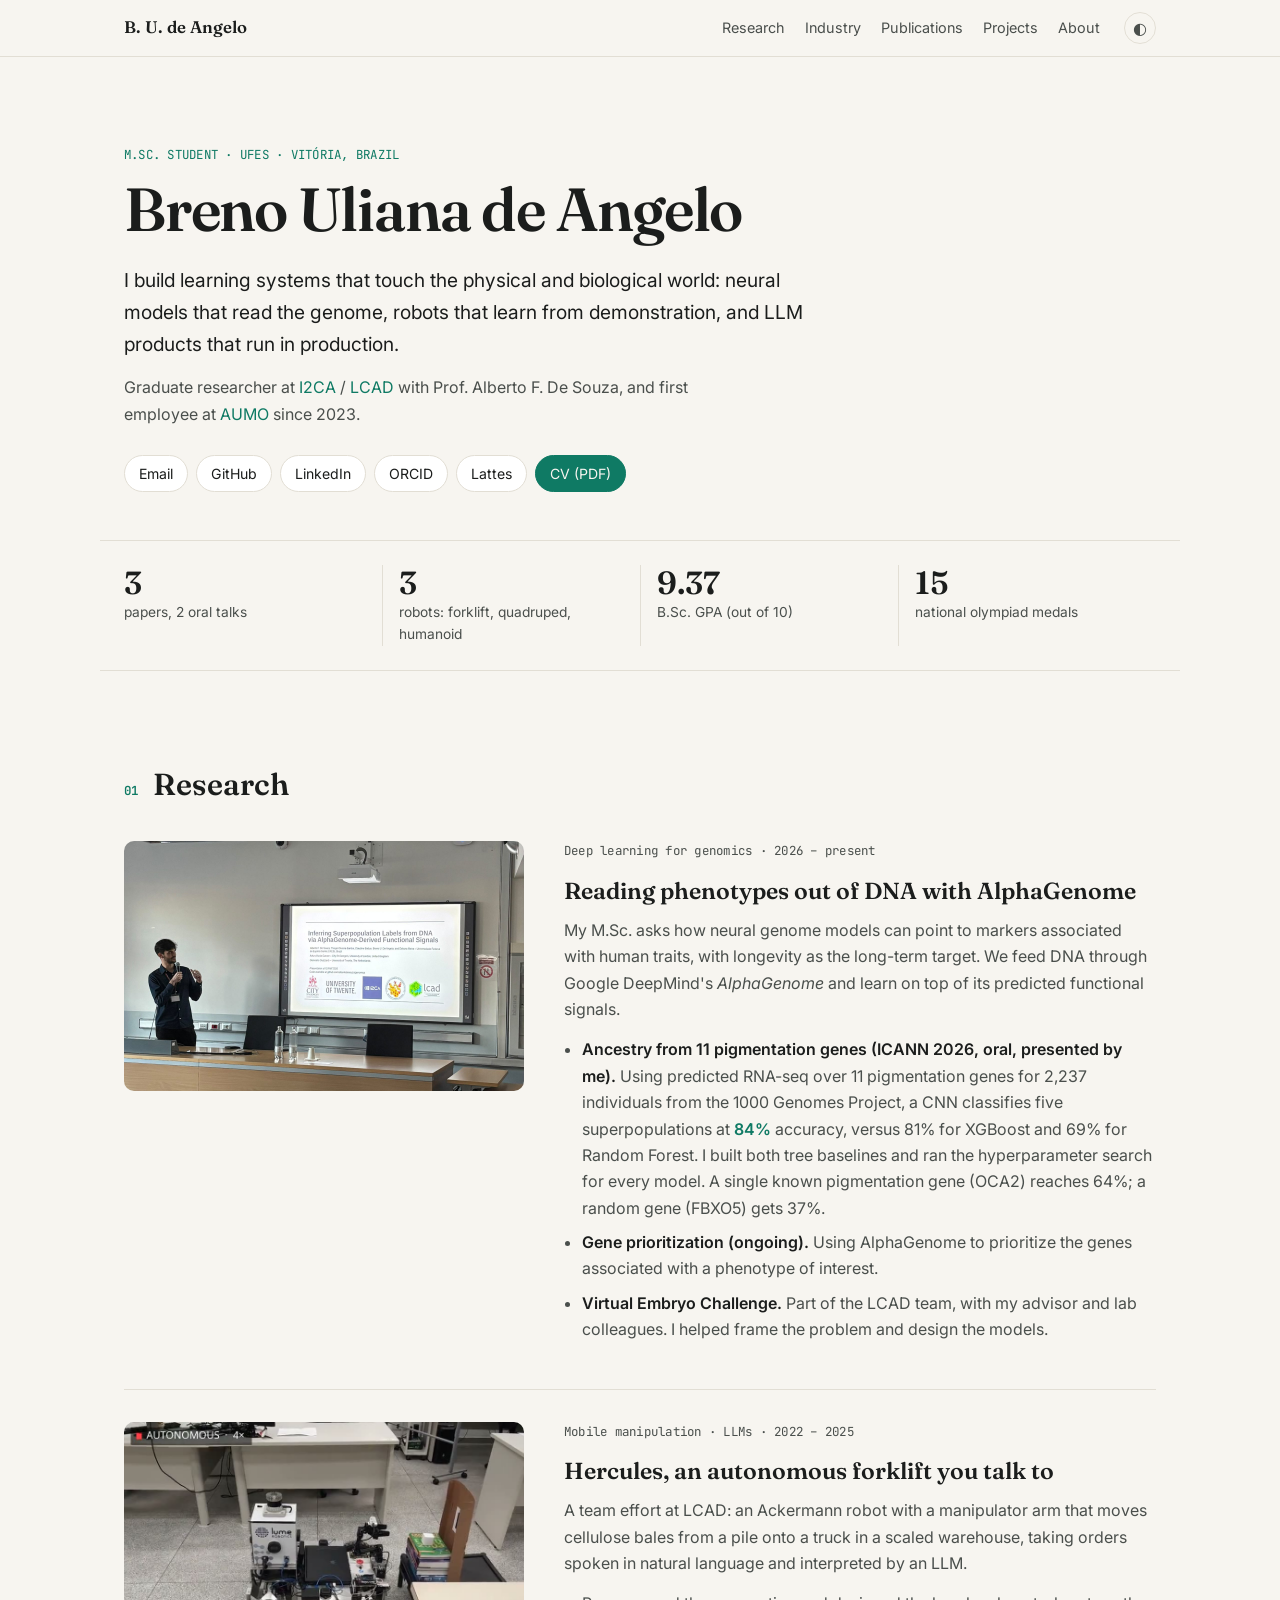
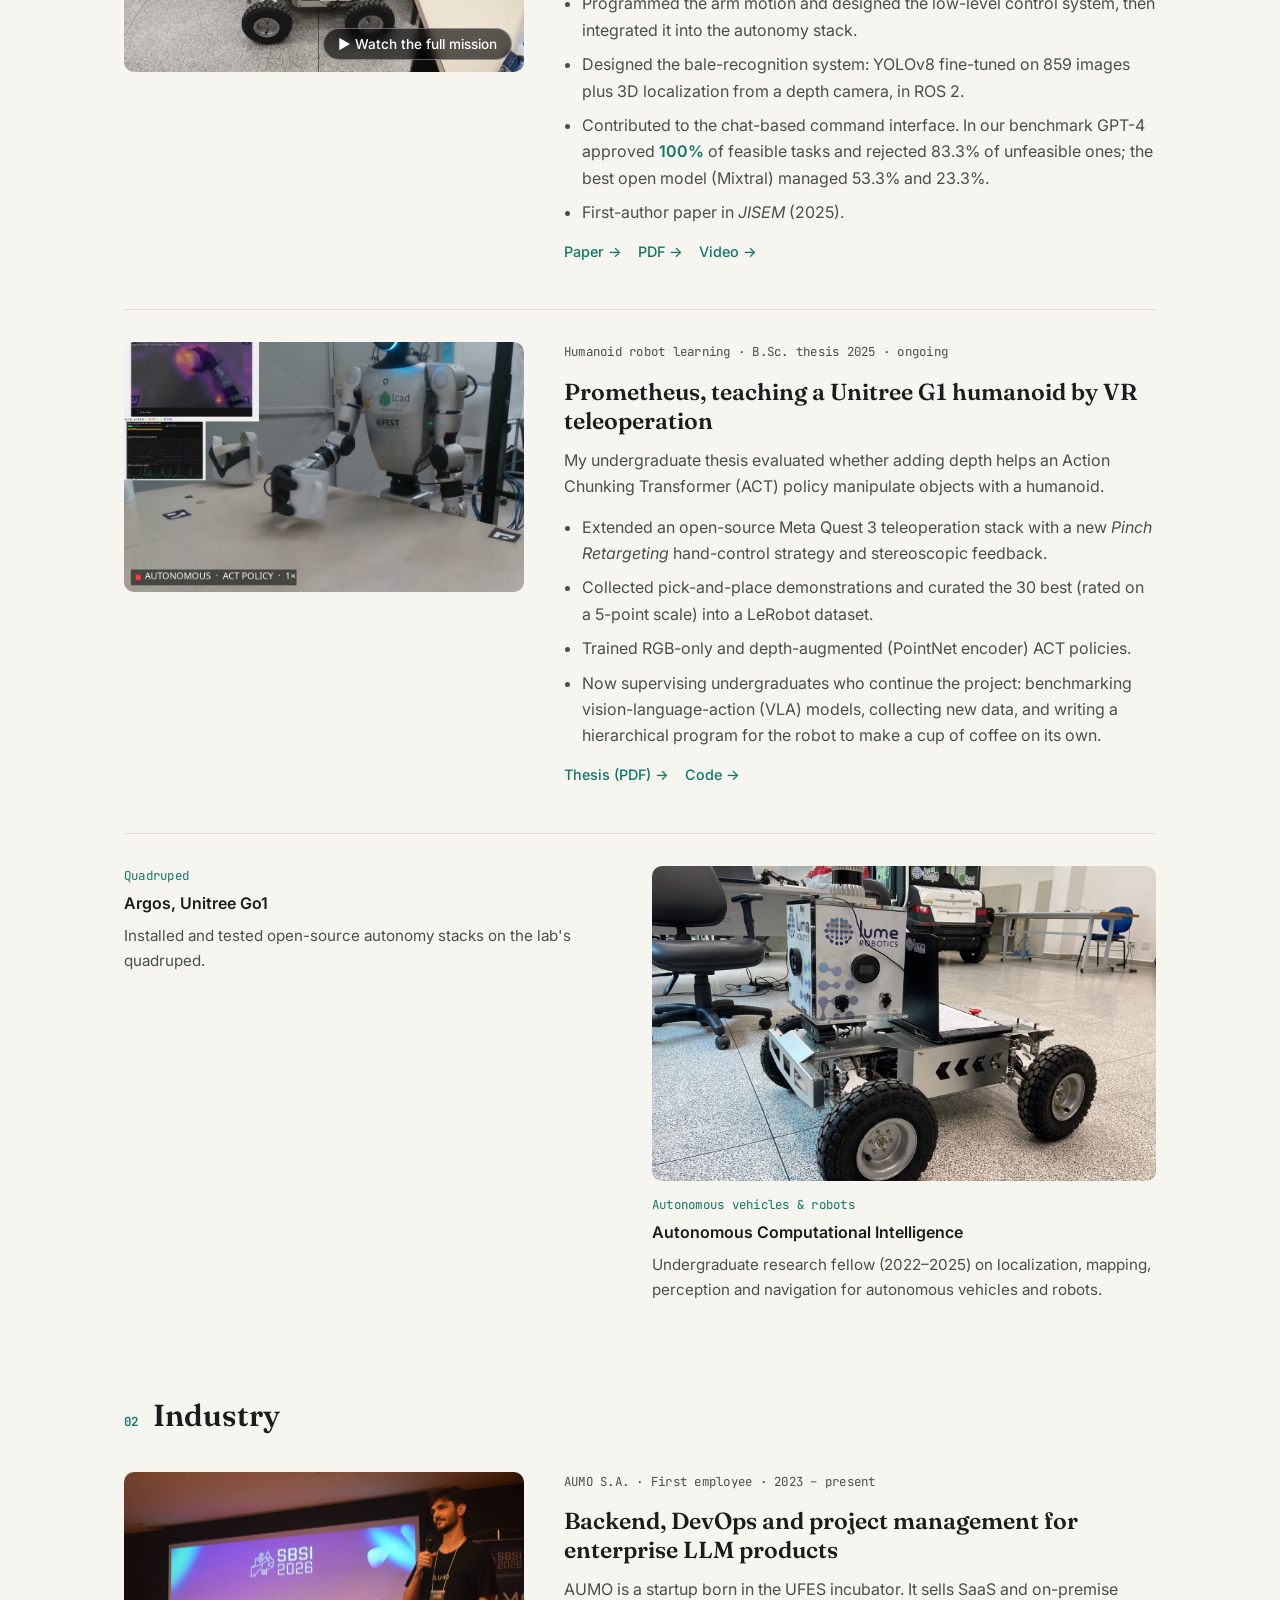
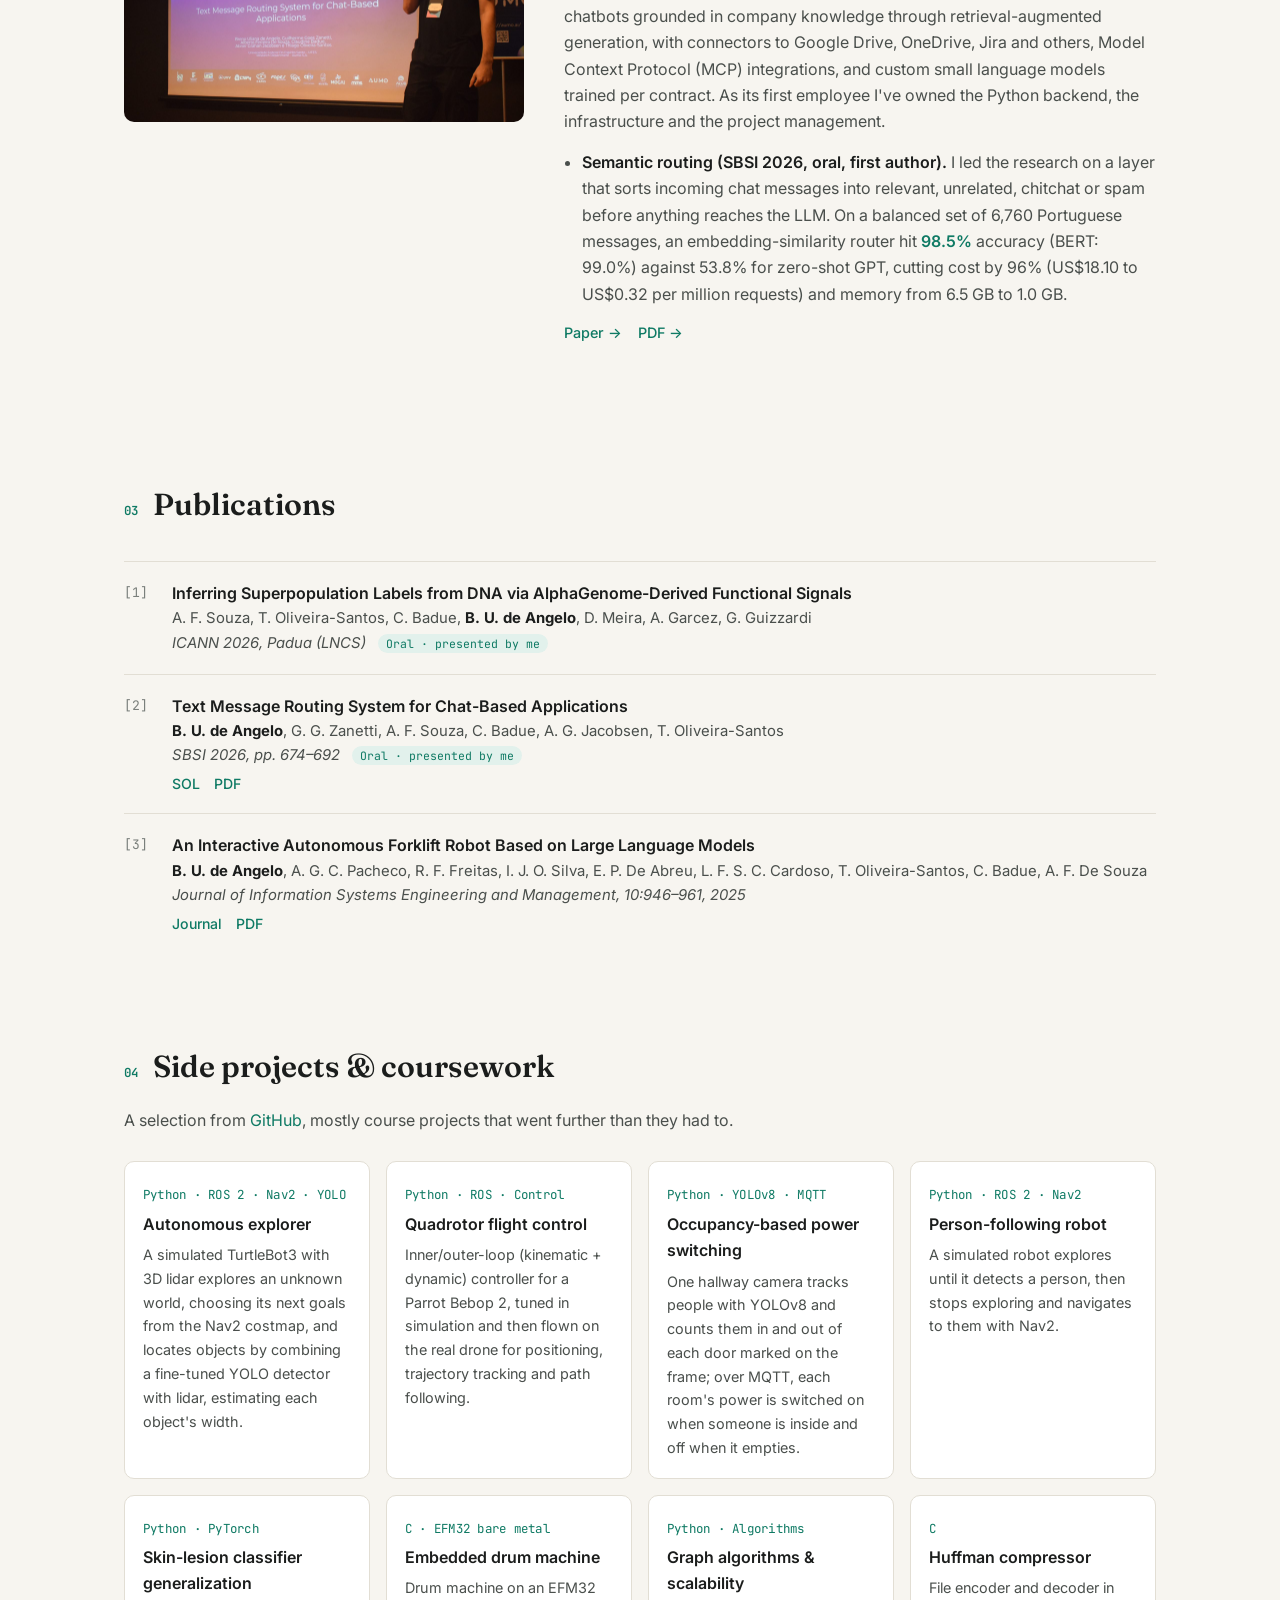
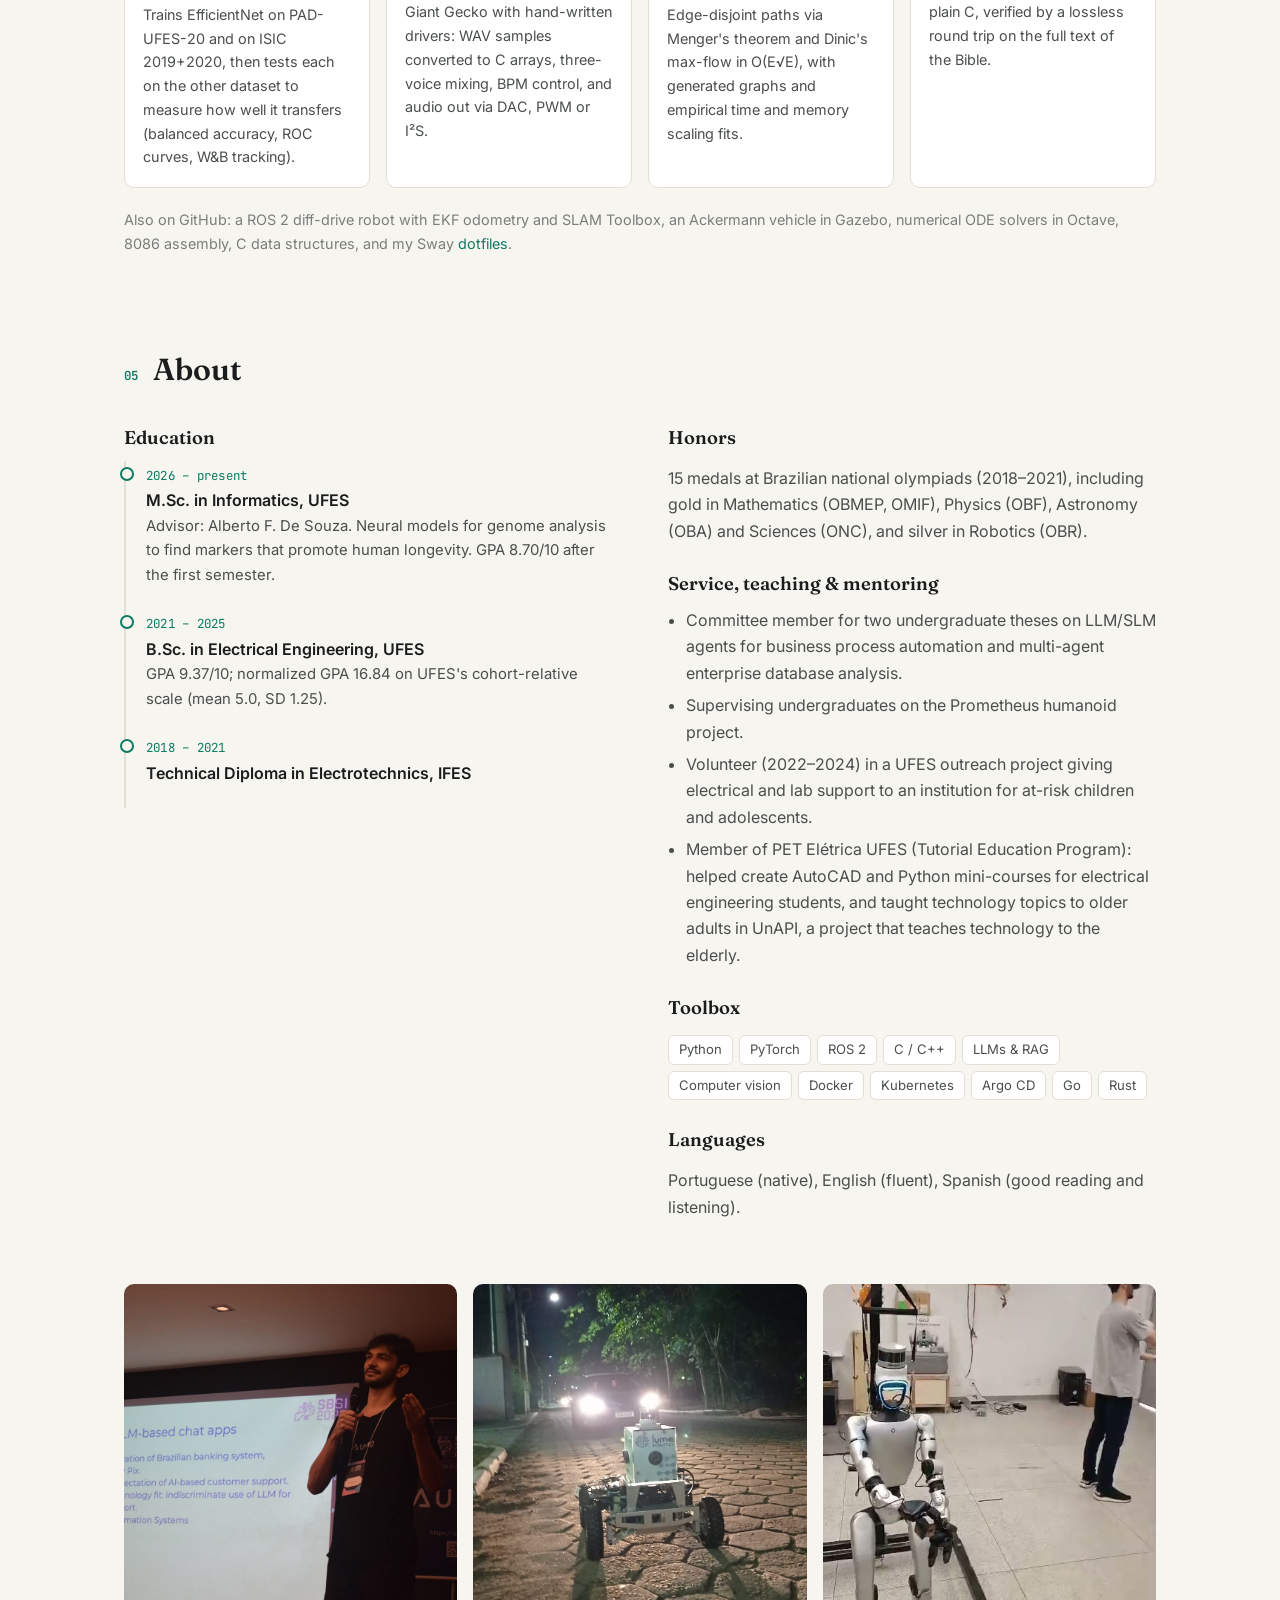
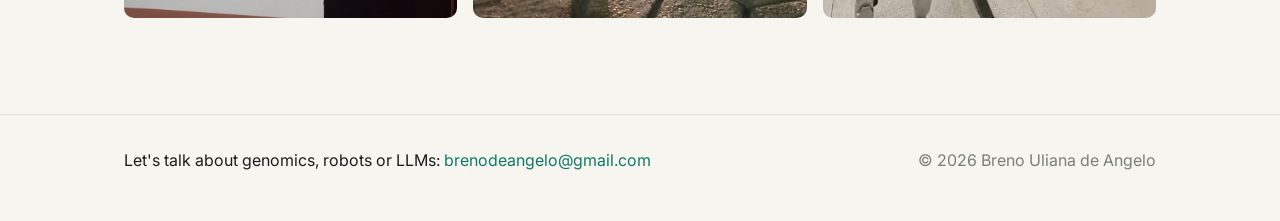
==== index.html @ 8107053a "Personal website" ====
<!doctype html>
<html lang="en">
<head>
  <meta charset="utf-8">
  <meta name="viewport" content="width=device-width, initial-scale=1">
  <title>Breno Uliana de Angelo</title>
  <meta name="description" content="Breno Uliana de Angelo: M.Sc. student at UFES working on deep learning for genomics, robot learning and LLM systems.">
  <link rel="preconnect" href="https://fonts.googleapis.com">
  <link rel="preconnect" href="https://fonts.gstatic.com" crossorigin>
  <link href="https://fonts.googleapis.com/css2?family=Fraunces:opsz,wght@9..144,400;9..144,600&family=Inter:wght@400;500;600&family=JetBrains+Mono:wght@400;500&display=swap" rel="stylesheet">
  <link rel="stylesheet" href="style.css">
</head>
<body>

<header class="nav">
  <div class="wrap nav-inner">
    <a class="brand" href="#top">B. U. de Angelo</a>
    <nav>
      <a href="#research">Research</a>
      <a href="#industry">Industry</a>
      <a href="#publications">Publications</a>
      <a href="#projects">Projects</a>
      <a href="#about">About</a>
    </nav>
    <button class="theme-toggle" type="button" aria-label="Toggle dark mode">◐</button>
  </div>
</header>

<main id="top">

  <!-- ===================== HERO ===================== -->
  <section class="hero wrap">
    <div class="hero-text">
      <p class="eyebrow">M.Sc. student · UFES · Vitória, Brazil</p>
      <h1>Breno Uliana de&nbsp;Angelo</h1>
      <p class="lede">
        I build learning systems that touch the physical and biological world:
        neural models that read the genome, robots that learn from demonstration,
        and LLM products that run in production.
      </p>
      <p class="lede-sub">
        Graduate researcher at <a href="https://github.com/i2ca">I2CA</a> / <a href="https://github.com/LCAD-UFES">LCAD</a>
        with Prof. Alberto F. De Souza, and first employee at <a href="https://github.com/aumoai">AUMO</a> since 2023.
      </p>
      <ul class="links">
        <li><a href="mailto:brenodeangelo@gmail.com">Email</a></li>
        <li><a href="https://github.com/Breno-de-Angelo">GitHub</a></li>
        <li><a href="https://www.linkedin.com/in/breno-uliana-de-angelo-2b32a3231/">LinkedIn</a></li>
        <li><a href="https://orcid.org/0009-0007-9900-2477">ORCID</a></li>
        <li><a href="http://lattes.cnpq.br/7851457880073528">Lattes</a></li>
        <li><a href="papers/cv.pdf" class="cv-link">CV (PDF)</a></li>
      </ul>
    </div>
    <figure class="slot portrait" data-media="media/profile" data-label="Portrait photo"></figure>
  </section>

  <section class="stats wrap" aria-label="At a glance">
    <div><span class="num">3</span><span class="lbl">papers, 2 oral talks</span></div>
    <div><span class="num">3</span><span class="lbl">robots: forklift, quadruped, humanoid</span></div>
    <div><span class="num">9.37</span><span class="lbl">B.Sc. GPA (out of 10)</span></div>
    <div><span class="num">15</span><span class="lbl">national olympiad medals</span></div>
  </section>

  <!-- ===================== RESEARCH ===================== -->
  <section id="research" class="section wrap">
    <h2 class="section-title"><span>01</span> Research</h2>

    <article class="project">
      <figure class="slot" data-media="media/genomics" data-label="Presenting the AlphaGenome paper at ICANN 2026 in Padua, title slide"></figure>
      <div class="project-body">
        <p class="tag">Deep learning for genomics · 2026 – present</p>
        <h3>Reading phenotypes out of DNA with AlphaGenome</h3>
        <p>
          My M.Sc. asks how neural genome models can point to markers associated with human traits, with longevity as the long-term target.
          We feed DNA through Google DeepMind's <em>AlphaGenome</em> and learn on top of its predicted functional signals.
        </p>
        <ul class="results">
          <li>
            <strong>Ancestry from 11 pigmentation genes (ICANN 2026, oral, presented by me).</strong>
            Using predicted RNA-seq over 11 pigmentation genes for 2,237 individuals from the 1000 Genomes Project, a CNN classifies five superpopulations at
            <b>84%</b> accuracy, versus 81% for XGBoost and 69% for Random Forest. I built both tree baselines and ran the hyperparameter search for every model.
            A single known pigmentation gene (OCA2) reaches 64%; a random gene (FBXO5) gets 37%.
          </li>
          <li>
            <strong>Gene prioritization (ongoing).</strong>
            Using AlphaGenome to prioritize the genes associated with a phenotype of interest.
          </li>
          <li>
            <strong>Virtual Embryo Challenge.</strong> Part of the LCAD team, with my advisor and lab colleagues. I helped frame the problem and design the models.
          </li>
        </ul>
      </div>
    </article>

    <article class="project">
      <figure class="slot" data-media="media/hercules" data-youtube="1shBzEbdhWM" data-youtube-label="Watch the full mission" data-label="Hercules autonomously picks a bale from the pile and delivers it to the truck (sped up)"></figure>
      <div class="project-body">
        <p class="tag">Mobile manipulation · LLMs · 2022 – 2025</p>
        <h3>Hercules, an autonomous forklift you talk to</h3>
        <p>
          A team effort at LCAD: an Ackermann robot with a manipulator arm that moves cellulose bales from a pile onto a truck in a scaled warehouse,
          taking orders spoken in natural language and interpreted by an LLM.
        </p>
        <ul class="results">
          <li>Programmed the arm motion and designed the low-level control system, then integrated it into the autonomy stack.</li>
          <li>Designed the bale-recognition system: YOLOv8 fine-tuned on 859 images plus 3D localization from a depth camera, in ROS&nbsp;2.</li>
          <li>Contributed to the chat-based command interface. In our benchmark GPT-4 approved <b>100%</b> of feasible tasks and rejected 83.3% of unfeasible ones; the best open model (Mixtral) managed 53.3% and 23.3%.</li>
          <li>First-author paper in <em>JISEM</em> (2025).</li>
        </ul>
        <p class="actions">
          <a href="https://jisem-journal.com/index.php/journal/article/view/4610">Paper</a>
          <a href="papers/2025-jisem-hercules-forklift.pdf">PDF</a>
          <a href="https://www.youtube.com/watch?v=1shBzEbdhWM">Video</a>
        </p>
      </div>
    </article>

    <article class="project">
      <figure class="slot" data-media="media/prometheus" data-label="The Unitree G1 running a learned ACT policy autonomously: it grasps a mug, lifts it and puts it back down (real time)"></figure>
      <div class="project-body">
        <p class="tag">Humanoid robot learning · B.Sc. thesis 2025 · ongoing</p>
        <h3>Prometheus, teaching a Unitree G1 humanoid by VR teleoperation</h3>
        <p>
          My undergraduate thesis evaluated whether adding depth helps an Action Chunking Transformer (ACT) policy manipulate objects with a humanoid.
        </p>
        <ul class="results">
          <li>Extended an open-source Meta Quest&nbsp;3 teleoperation stack with a new <em>Pinch Retargeting</em> hand-control strategy and stereoscopic feedback.</li>
          <li>Collected pick-and-place demonstrations and curated the 30 best (rated on a 5-point scale) into a LeRobot dataset.</li>
          <li>Trained RGB-only and depth-augmented (PointNet encoder) ACT policies.</li>
          <li>Now supervising undergraduates who continue the project: benchmarking vision-language-action (VLA) models, collecting new data, and writing a hierarchical program for the robot to make a cup of coffee on its own.</li>
        </ul>
        <p class="actions">
          <a href="papers/2025-tcc-depth-augmented-act-humanoid.pdf">Thesis (PDF)</a>
          <a href="https://github.com/Breno-de-Angelo/refactored-prometheus">Code</a>
        </p>
      </div>
    </article>

    <div class="mini-grid">
      <article class="mini">
        <figure class="slot" data-media="media/argos" data-label="Argos (Unitree Go1) photo"></figure>
        <p class="tag">Quadruped</p>
        <h4>Argos, Unitree Go1</h4>
        <p>Installed and tested open-source autonomy stacks on the lab's quadruped.</p>
      </article>
      <article class="mini">
        <figure class="slot" data-media="media/autonomy" data-label="The lab's robot car with its sensor box"></figure>
        <p class="tag">Autonomous vehicles &amp; robots</p>
        <h4>Autonomous Computational Intelligence</h4>
        <p>Undergraduate research fellow (2022–2025) on localization, mapping, perception and navigation for autonomous vehicles and robots.</p>
      </article>
    </div>
  </section>

  <!-- ===================== INDUSTRY ===================== -->
  <section id="industry" class="section wrap">
    <h2 class="section-title"><span>02</span> Industry</h2>

    <article class="project">
      <figure class="slot" data-media="media/aumo" data-label="Presenting the message routing paper at SBSI 2026"></figure>
      <div class="project-body">
        <p class="tag">AUMO S.A. · First employee · 2023 – present</p>
        <h3>Backend, DevOps and project management for enterprise LLM products</h3>
        <p>
          AUMO is a startup born in the UFES incubator. It sells SaaS and on-premise chatbots grounded in company knowledge through retrieval-augmented generation,
          with connectors to Google Drive, OneDrive, Jira and others, Model Context Protocol (MCP) integrations, and custom small language models trained per contract.
          As its first employee I've owned the Python backend, the infrastructure and the project management.
        </p>
        <ul class="results">
          <li>
            <strong>Semantic routing (SBSI 2026, oral, first author).</strong> I led the research on a layer that sorts incoming chat messages
            into relevant, unrelated, chitchat or spam before anything reaches the LLM. On a balanced set of 6,760 Portuguese messages, an embedding-similarity router hit
            <b>98.5%</b> accuracy (BERT: 99.0%) against 53.8% for zero-shot GPT, cutting cost by 96% (US$18.10 to US$0.32 per million requests) and memory from 6.5&nbsp;GB to 1.0&nbsp;GB.
          </li>
        </ul>
        <p class="actions">
          <a href="https://sol.sbc.org.br/index.php/sbsi/article/view/41348">Paper</a>
          <a href="papers/2026-sbsi-text-message-routing.pdf">PDF</a>
        </p>
      </div>
    </article>
  </section>

  <!-- ===================== PUBLICATIONS ===================== -->
  <section id="publications" class="section wrap">
    <h2 class="section-title"><span>03</span> Publications</h2>
    <ol class="pubs">
      <li>
        <p class="pub-title">Inferring Superpopulation Labels from DNA via AlphaGenome-Derived Functional Signals</p>
        <p class="pub-authors">A. F. Souza, T. Oliveira-Santos, C. Badue, <b>B. U. de Angelo</b>, D. Meira, A. Garcez, G. Guizzardi</p>
        <p class="pub-venue">ICANN 2026, Padua (LNCS) <span class="badge">Oral · presented by me</span></p>
      </li>
      <li>
        <p class="pub-title">Text Message Routing System for Chat-Based Applications</p>
        <p class="pub-authors"><b>B. U. de Angelo</b>, G. G. Zanetti, A. F. Souza, C. Badue, A. G. Jacobsen, T. Oliveira-Santos</p>
        <p class="pub-venue">SBSI 2026, pp. 674–692 <span class="badge">Oral · presented by me</span></p>
        <p class="pub-links"><a href="https://sol.sbc.org.br/index.php/sbsi/article/view/41348">SOL</a> <a href="papers/2026-sbsi-text-message-routing.pdf">PDF</a></p>
      </li>
      <li>
        <p class="pub-title">An Interactive Autonomous Forklift Robot Based on Large Language Models</p>
        <p class="pub-authors"><b>B. U. de Angelo</b>, A. G. C. Pacheco, R. F. Freitas, I. J. O. Silva, E. P. De Abreu, L. F. S. C. Cardoso, T. Oliveira-Santos, C. Badue, A. F. De Souza</p>
        <p class="pub-venue">Journal of Information Systems Engineering and Management, 10:946–961, 2025</p>
        <p class="pub-links"><a href="https://jisem-journal.com/index.php/journal/article/view/4610">Journal</a> <a href="papers/2025-jisem-hercules-forklift.pdf">PDF</a></p>
      </li>
    </ol>
  </section>

  <!-- ===================== PROJECTS ===================== -->
  <section id="projects" class="section wrap">
    <h2 class="section-title"><span>04</span> Side projects &amp; coursework</h2>
    <p class="section-intro">A selection from <a href="https://github.com/Breno-de-Angelo">GitHub</a>, mostly course projects that went further than they had to.</p>
    <div class="repo-grid">
      <a class="repo" href="https://github.com/Breno-de-Angelo/robos_autonomos_t1">
        <span class="repo-lang">Python · ROS 2 · Nav2 · YOLO</span>
        <h4>Autonomous explorer</h4>
        <p>A simulated TurtleBot3 with 3D lidar explores an unknown world, choosing its next goals from the Nav2 costmap, and locates objects by combining a fine-tuned YOLO detector with lidar, estimating each object's width.</p>
      </a>
      <a class="repo" href="https://github.com/Breno-de-Angelo/robotica_movel">
        <span class="repo-lang">Python · ROS · Control</span>
        <h4>Quadrotor flight control</h4>
        <p>Inner/outer-loop (kinematic + dynamic) controller for a Parrot Bebop 2, tuned in simulation and then flown on the real drone for positioning, trajectory tracking and path following.</p>
      </a>
      <a class="repo" href="https://github.com/Breno-de-Angelo/person_tracker">
        <span class="repo-lang">Python · YOLOv8 · MQTT</span>
        <h4>Occupancy-based power switching</h4>
        <p>One hallway camera tracks people with YOLOv8 and counts them in and out of each door marked on the frame; over MQTT, each room's power is switched on when someone is inside and off when it empties.</p>
      </a>
      <a class="repo" href="https://github.com/Breno-de-Angelo/robos_autonomos_t2">
        <span class="repo-lang">Python · ROS 2 · Nav2</span>
        <h4>Person-following robot</h4>
        <p>A simulated robot explores until it detects a person, then stops exploring and navigates to them with Nav2.</p>
      </a>
      <a class="repo" href="https://github.com/Breno-de-Angelo/lesion-classifier-generalization">
        <span class="repo-lang">Python · PyTorch</span>
        <h4>Skin-lesion classifier generalization</h4>
        <p>Trains EfficientNet on PAD-UFES-20 and on ISIC 2019+2020, then tests each on the other dataset to measure how well it transfers (balanced accuracy, ROC curves, W&amp;B tracking).</p>
      </a>
      <a class="repo" href="https://github.com/Breno-de-Angelo/embedded-drum-synth">
        <span class="repo-lang">C · EFM32 bare metal</span>
        <h4>Embedded drum machine</h4>
        <p>Drum machine on an EFM32 Giant Gecko with hand-written drivers: WAV samples converted to C arrays, three-voice mixing, BPM control, and audio out via DAC, PWM or I²S.</p>
      </a>
      <a class="repo" href="https://github.com/Breno-de-Angelo/graph-theory">
        <span class="repo-lang">Python · Algorithms</span>
        <h4>Graph algorithms &amp; scalability</h4>
        <p>Edge-disjoint paths via Menger's theorem and Dinic's max-flow in O(E√E), with generated graphs and empirical time and memory scaling fits.</p>
      </a>
      <a class="repo" href="https://github.com/Breno-de-Angelo/huffman-encoding">
        <span class="repo-lang">C</span>
        <h4>Huffman compressor</h4>
        <p>File encoder and decoder in plain C, verified by a lossless round trip on the full text of the Bible.</p>
      </a>
    </div>
    <p class="more">Also on GitHub: a ROS 2 diff-drive robot with EKF odometry and SLAM Toolbox, an Ackermann vehicle in Gazebo, numerical ODE solvers in Octave, 8086 assembly, C data structures, and my Sway <a href="https://github.com/Breno-de-Angelo/dotfiles">dotfiles</a>.</p>
  </section>

  <!-- ===================== ABOUT ===================== -->
  <section id="about" class="section wrap">
    <h2 class="section-title"><span>05</span> About</h2>

    <div class="about-grid">
      <div>
        <h3 class="sub">Education</h3>
        <ul class="timeline">
          <li>
            <span class="when">2026 – present</span>
            <p class="what">M.Sc. in Informatics, UFES</p>
            <p class="detail">Advisor: Alberto F. De Souza. Neural models for genome analysis to find markers that promote human longevity. GPA 8.70/10 after the first semester.</p>
          </li>
          <li>
            <span class="when">2021 – 2025</span>
            <p class="what">B.Sc. in Electrical Engineering, UFES</p>
            <p class="detail">GPA 9.37/10; normalized GPA 16.84 on UFES's cohort-relative scale (mean 5.0, SD 1.25).</p>
          </li>
          <li>
            <span class="when">2018 – 2021</span>
            <p class="what">Technical Diploma in Electrotechnics, IFES</p>
          </li>
        </ul>
      </div>

      <div>
        <h3 class="sub">Honors</h3>
        <p>15 medals at Brazilian national olympiads (2018–2021), including gold in Mathematics (OBMEP, OMIF), Physics (OBF), Astronomy (OBA) and Sciences (ONC), and silver in Robotics (OBR).</p>

        <h3 class="sub">Service, teaching &amp; mentoring</h3>
        <ul class="plain">
          <li>Committee member for two undergraduate theses on LLM/SLM agents for business process automation and multi-agent enterprise database analysis.</li>
          <li>Supervising undergraduates on the Prometheus humanoid project.</li>
          <li>Volunteer (2022–2024) in a UFES outreach project giving electrical and lab support to an institution for at-risk children and adolescents.</li>
          <li>Member of PET Elétrica UFES (Tutorial Education Program): helped create AutoCAD and Python mini-courses for electrical engineering students, and taught technology topics to older adults in UnAPI, a project that teaches technology to the elderly.</li>
        </ul>

        <h3 class="sub">Toolbox</h3>
        <p class="chips">
          <span>Python</span><span>PyTorch</span><span>ROS 2</span><span>C / C++</span><span>LLMs &amp; RAG</span><span>Computer vision</span><span>Docker</span><span>Kubernetes</span><span>Argo CD</span><span>Go</span><span>Rust</span>
        </p>

        <h3 class="sub">Languages</h3>
        <p>Portuguese (native), English (fluent), Spanish (good reading and listening).</p>
      </div>
    </div>

    <div class="gallery" aria-label="Gallery">
      <figure class="slot" data-media="media/gallery-1" data-label="Talk at SBSI 2026"></figure>
      <figure class="slot" data-media="media/gallery-2" data-label="The robot car out for its first street data log, at night"></figure>
      <figure class="slot" data-media="media/gallery-3" data-label="VR teleoperation: the Unitree G1 mirrors the operator's arms"></figure>
    </div>
  </section>

</main>

<footer class="footer">
  <div class="wrap footer-inner">
    <p>Let's talk about genomics, robots or LLMs: <a href="mailto:brenodeangelo@gmail.com">brenodeangelo@gmail.com</a></p>
    <p class="muted">© 2026 Breno Uliana de Angelo</p>
  </div>
</footer>

<script src="main.js"></script>
</body>
</html>
---- style.css ----
:root {
  --bg: #f7f5f0;
  --surface: #ffffff;
  --ink: #1b1d1c;
  --ink-2: #4a4f4c;
  --muted: #7a7f7b;
  --line: #e2ded4;
  --accent: #0f7a64;
  --accent-soft: #e2f1ec;
  --slot: #ecebe4;
  --serif: "Fraunces", Georgia, serif;
  --sans: "Inter", system-ui, -apple-system, sans-serif;
  --mono: "JetBrains Mono", ui-monospace, monospace;
  color-scheme: light;
}
@media (prefers-color-scheme: dark) {
  :root:not([data-theme="light"]) {
    --bg: #121413; --surface: #1a1d1b; --ink: #ecebe6; --ink-2: #b9bcb7; --muted: #868b86;
    --line: #2b302d; --accent: #4fc7a6; --accent-soft: #1c302a; --slot: #202421;
    color-scheme: dark;
  }
}
:root[data-theme="dark"] {
  --bg: #121413; --surface: #1a1d1b; --ink: #ecebe6; --ink-2: #b9bcb7; --muted: #868b86;
  --line: #2b302d; --accent: #4fc7a6; --accent-soft: #1c302a; --slot: #202421;
  color-scheme: dark;
}

* { box-sizing: border-box; }
html { scroll-behavior: smooth; scroll-padding-top: 72px; }
body {
  margin: 0; background: var(--bg); color: var(--ink);
  font: 16px/1.65 var(--sans); -webkit-font-smoothing: antialiased;
}
a { color: var(--accent); text-decoration: none; }
a:hover { text-decoration: underline; text-underline-offset: 3px; }
img, video { display: block; max-width: 100%; }
.wrap { max-width: 1080px; margin: 0 auto; padding: 0 24px; }
@media (max-width: 600px) { .wrap { padding: 0 16px; } }

/* nav */
.nav {
  position: sticky; top: 0; z-index: 10;
  background: color-mix(in srgb, var(--bg) 85%, transparent);
  backdrop-filter: blur(10px); border-bottom: 1px solid var(--line);
}
.nav-inner { display: flex; align-items: center; gap: 24px; height: 56px; }
.brand { font-family: var(--serif); font-weight: 600; color: var(--ink); font-size: 1.05rem; }
.nav nav { display: flex; gap: 20px; margin-left: auto; font-size: .9rem; }
.nav nav a { color: var(--ink-2); }
.theme-toggle {
  background: none; border: 1px solid var(--line); color: var(--ink-2);
  width: 32px; height: 32px; border-radius: 50%; cursor: pointer; font-size: 1rem;
}
@media (max-width: 720px) { .nav nav { display: none; } .theme-toggle { margin-left: auto; } }

/* hero */
.hero {
  display: grid; grid-template-columns: 1fr 300px; gap: 56px; align-items: center;
  padding-top: 88px; padding-bottom: 48px;
}
.eyebrow, .tag, .repo-lang, .when, .section-title span {
  font-family: var(--mono); font-size: .78rem; letter-spacing: .02em; color: var(--accent);
}
.eyebrow { margin: 0 0 12px; text-transform: uppercase; }
h1 {
  font-family: var(--serif); font-weight: 600; font-size: clamp(2.4rem, 5.5vw, 3.8rem);
  line-height: 1.05; margin: 0 0 24px; letter-spacing: -.02em;
}
.lede { font-size: 1.2rem; color: var(--ink); margin: 0 0 14px; max-width: 36em; }
.lede-sub { color: var(--ink-2); margin: 0 0 28px; max-width: 38em; }
.links { list-style: none; padding: 0; margin: 0; display: flex; flex-wrap: wrap; gap: 8px; }
.links a {
  display: inline-block; padding: 6px 14px; border: 1px solid var(--line); border-radius: 999px;
  color: var(--ink); font-size: .88rem; background: var(--surface);
}
.links a:hover { border-color: var(--accent); color: var(--accent); text-decoration: none; }
.links .cv-link { background: var(--accent); border-color: var(--accent); color: var(--bg); }
.links .cv-link:hover { color: var(--bg); opacity: .9; }
@media (max-width: 820px) {
  .hero { grid-template-columns: 1fr; gap: 32px; padding-top: 48px; }
  .portrait { max-width: 260px; order: -1; }
}

/* stats */
.stats {
  display: grid; grid-template-columns: repeat(4, 1fr); gap: 0;
  border-top: 1px solid var(--line); border-bottom: 1px solid var(--line);
  padding-top: 24px; padding-bottom: 24px;
}
.stats div { padding: 0 16px; border-left: 1px solid var(--line); }
.stats div:first-child { border-left: 0; padding-left: 0; }
.num { display: block; font-family: var(--serif); font-size: 2rem; font-weight: 600; line-height: 1.1; }
.lbl { display: block; color: var(--ink-2); font-size: .86rem; }
@media (max-width: 720px) {
  .stats { grid-template-columns: 1fr 1fr; row-gap: 20px; }
  .stats div:nth-child(3) { border-left: 0; padding-left: 0; }
}

/* sections */
.section { padding-top: 88px; }
.section-title {
  font-family: var(--serif); font-weight: 600; font-size: 1.9rem; margin: 0 0 32px;
  display: flex; align-items: baseline; gap: 14px;
}
.section-intro { color: var(--ink-2); margin: -16px 0 28px; }
h3 { font-family: var(--serif); font-weight: 600; font-size: 1.45rem; line-height: 1.25; margin: 4px 0 12px; }
h4 { font-weight: 600; font-size: 1rem; margin: 4px 0 6px; }
.tag { margin: 0; }

.project {
  display: grid; grid-template-columns: 400px 1fr; gap: 40px;
  padding: 32px 0; border-top: 1px solid var(--line);
}
.project:first-of-type { border-top: 0; padding-top: 0; }
.project-body > p { color: var(--ink-2); margin: 0 0 14px; }
.results { margin: 0 0 14px; padding-left: 1.1em; color: var(--ink-2); }
.results li { margin-bottom: 8px; }
.results strong { color: var(--ink); font-weight: 600; }
.results b { color: var(--accent); font-weight: 600; }
.actions { display: flex; gap: 16px; font-size: .9rem; font-weight: 500; }
.actions a::after { content: " →"; }
@media (max-width: 900px) { .project { grid-template-columns: 1fr; gap: 20px; } }

.mini-grid { display: grid; grid-template-columns: 1fr 1fr; gap: 24px; padding-top: 32px; border-top: 1px solid var(--line); }
.mini p:last-child { color: var(--ink-2); margin: 0; font-size: .95rem; }
.mini .slot { margin-bottom: 14px; }
@media (max-width: 720px) { .mini-grid { grid-template-columns: 1fr; } }

/* media slots */
.slot {
  margin: 0; background: var(--slot); border-radius: 10px; overflow: hidden;
  aspect-ratio: 16 / 10; position: relative;
}
.slot.portrait { aspect-ratio: 4 / 5; border-radius: 14px; }
.slot img, .slot video { width: 100%; height: 100%; object-fit: cover; }
.slot.empty { display: none; }
.hero:has(.portrait.empty) { grid-template-columns: 1fr; }
.dev .hero:has(.portrait.empty) { grid-template-columns: 1fr 300px; }
.dev .slot.empty {
  display: flex; align-items: center; justify-content: center; text-align: center;
  border: 1px dashed var(--line); color: var(--muted); font: .78rem/1.5 var(--mono); padding: 16px;
}
.slot.empty::before { content: attr(data-label) "\A" attr(data-media) ".{jpg,png,webp,mp4,webm}"; white-space: pre-wrap; }
.slot.hidden-when-empty.empty { display: none; }

/* publications */
.pubs { list-style: none; padding: 0; margin: 0; counter-reset: pub; }
.pubs li {
  counter-increment: pub; position: relative; padding: 18px 0 18px 48px; border-top: 1px solid var(--line);
}
.pubs li::before {
  content: "[" counter(pub) "]"; position: absolute; left: 0; top: 20px;
  font-family: var(--mono); font-size: .82rem; color: var(--muted);
}
.pubs p { margin: 0; }
.pub-title { font-weight: 600; }
.pub-authors { color: var(--ink-2); font-size: .93rem; }
.pub-authors b { color: var(--ink); }
.pub-venue { font-style: italic; color: var(--ink-2); font-size: .93rem; }
.pub-links { margin-top: 4px !important; display: flex; gap: 14px; font-size: .88rem; font-weight: 500; }
.badge {
  font-style: normal; font-family: var(--mono); font-size: .72rem; margin-left: 8px;
  background: var(--accent-soft); color: var(--accent); padding: 2px 8px; border-radius: 999px; white-space: nowrap;
}

/* repos */
.repo-grid { display: grid; grid-template-columns: repeat(auto-fill, minmax(230px, 1fr)); gap: 16px; }
.repo {
  display: block; background: var(--surface); border: 1px solid var(--line); border-radius: 10px;
  padding: 18px; color: var(--ink); transition: border-color .15s, transform .15s;
}
.repo:hover { border-color: var(--accent); text-decoration: none; transform: translateY(-2px); }
.repo p { color: var(--ink-2); font-size: .9rem; margin: 0; }

/* about */
.about-grid { display: grid; grid-template-columns: 1fr 1fr; gap: 56px; }
.about-grid p, .plain { color: var(--ink-2); }
.sub { font-size: 1.15rem; margin: 0 0 12px; }
.about-grid > div > .sub:not(:first-child) { margin-top: 28px; }
.timeline { list-style: none; padding: 0; margin: 0; border-left: 2px solid var(--line); }
.timeline li { padding: 0 0 22px 20px; position: relative; }
.timeline li::before {
  content: ""; position: absolute; left: -6px; top: 6px; width: 10px; height: 10px;
  border-radius: 50%; background: var(--bg); border: 2px solid var(--accent);
}
.timeline p { margin: 0; }
.what { color: var(--ink) !important; font-weight: 600; }
.detail { font-size: .93rem; }
.plain { padding-left: 1.1em; margin: 0; }
.plain li { margin-bottom: 6px; }
.chips { display: flex; flex-wrap: wrap; gap: 6px; }
.chips span {
  font-size: .82rem; padding: 3px 10px; border-radius: 6px;
  background: var(--surface); border: 1px solid var(--line); color: var(--ink-2);
}
@media (max-width: 820px) { .about-grid { grid-template-columns: 1fr; gap: 24px; } }

.gallery { display: grid; grid-template-columns: repeat(3, 1fr); gap: 16px; margin-top: 48px; }
.gallery .slot { aspect-ratio: 1; }
@media (max-width: 600px) { .gallery { grid-template-columns: 1fr 1fr; } }

/* footer */
.footer { margin-top: 96px; border-top: 1px solid var(--line); padding: 32px 0 48px; }
.footer-inner { display: flex; justify-content: space-between; flex-wrap: wrap; gap: 12px; }
.footer p { margin: 0; }
.muted { color: var(--muted); }
.more { color: var(--muted); font-size: .9rem; margin: 20px 0 0; }
.slot.tall { aspect-ratio: 474 / 850; max-height: 720px; background: #000; }
@media (max-width: 900px) { .slot.tall { max-width: 360px; } }
.slot iframe { width: 100%; height: 100%; border: 0; display: block; }
.yt-play {
  position: absolute; right: 12px; bottom: 12px; cursor: pointer;
  font: 500 .85rem var(--sans); color: #fff; background: rgba(0,0,0,.62);
  border: 1px solid rgba(255,255,255,.35); border-radius: 999px; padding: 7px 14px;
  backdrop-filter: blur(4px);
}
.yt-play:hover { background: var(--accent); border-color: var(--accent); }
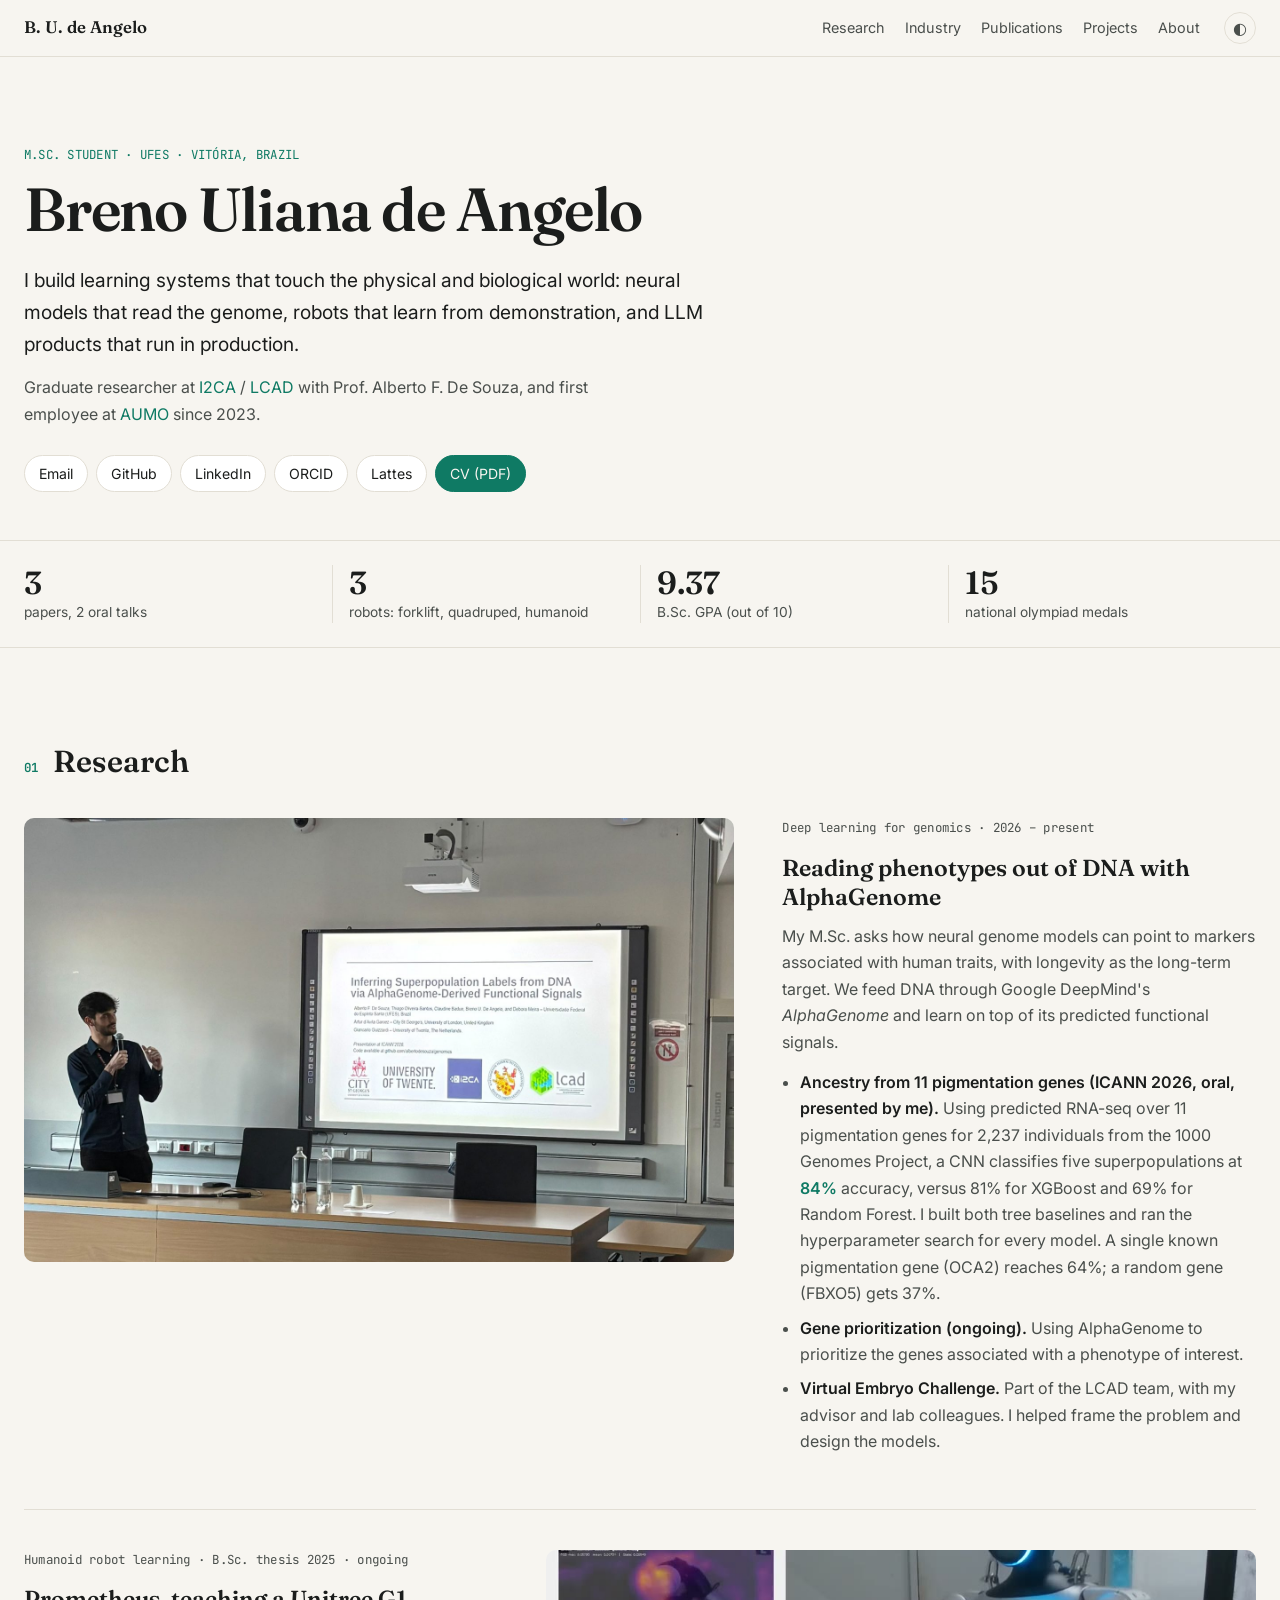
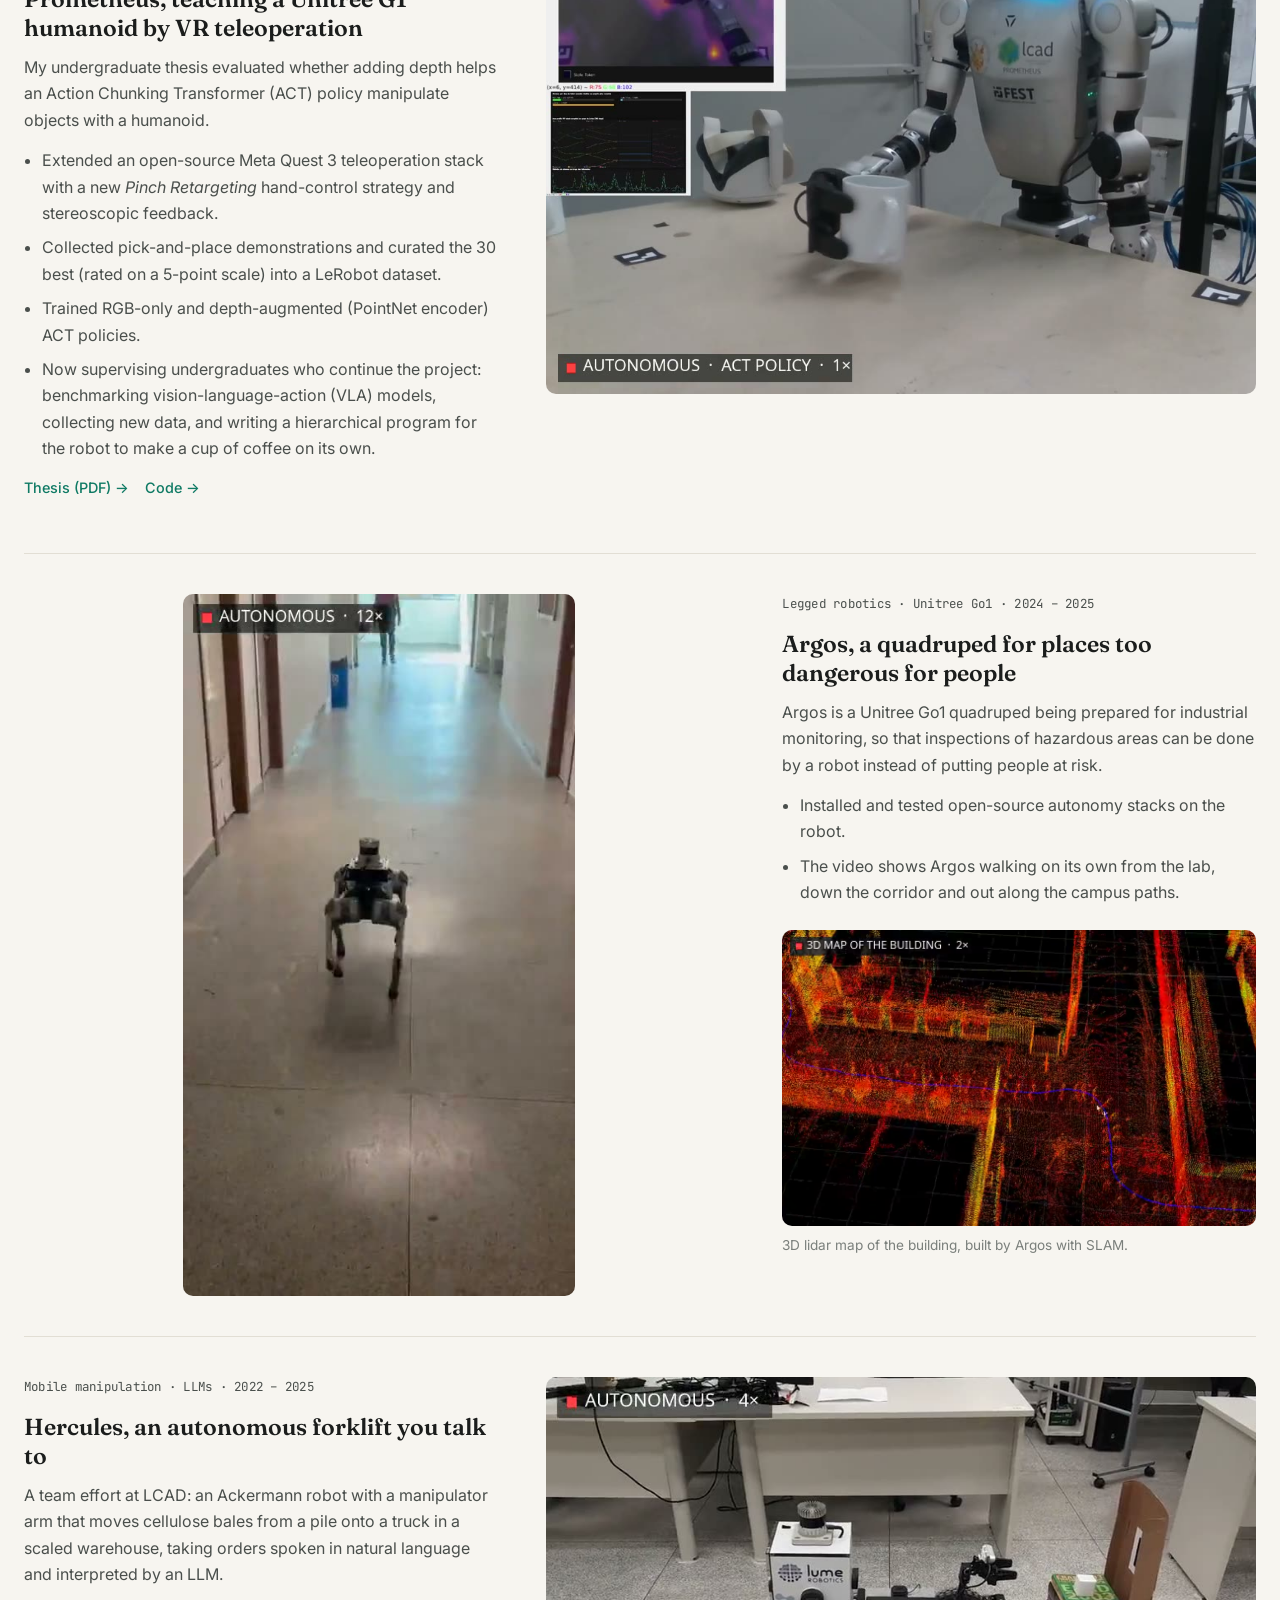
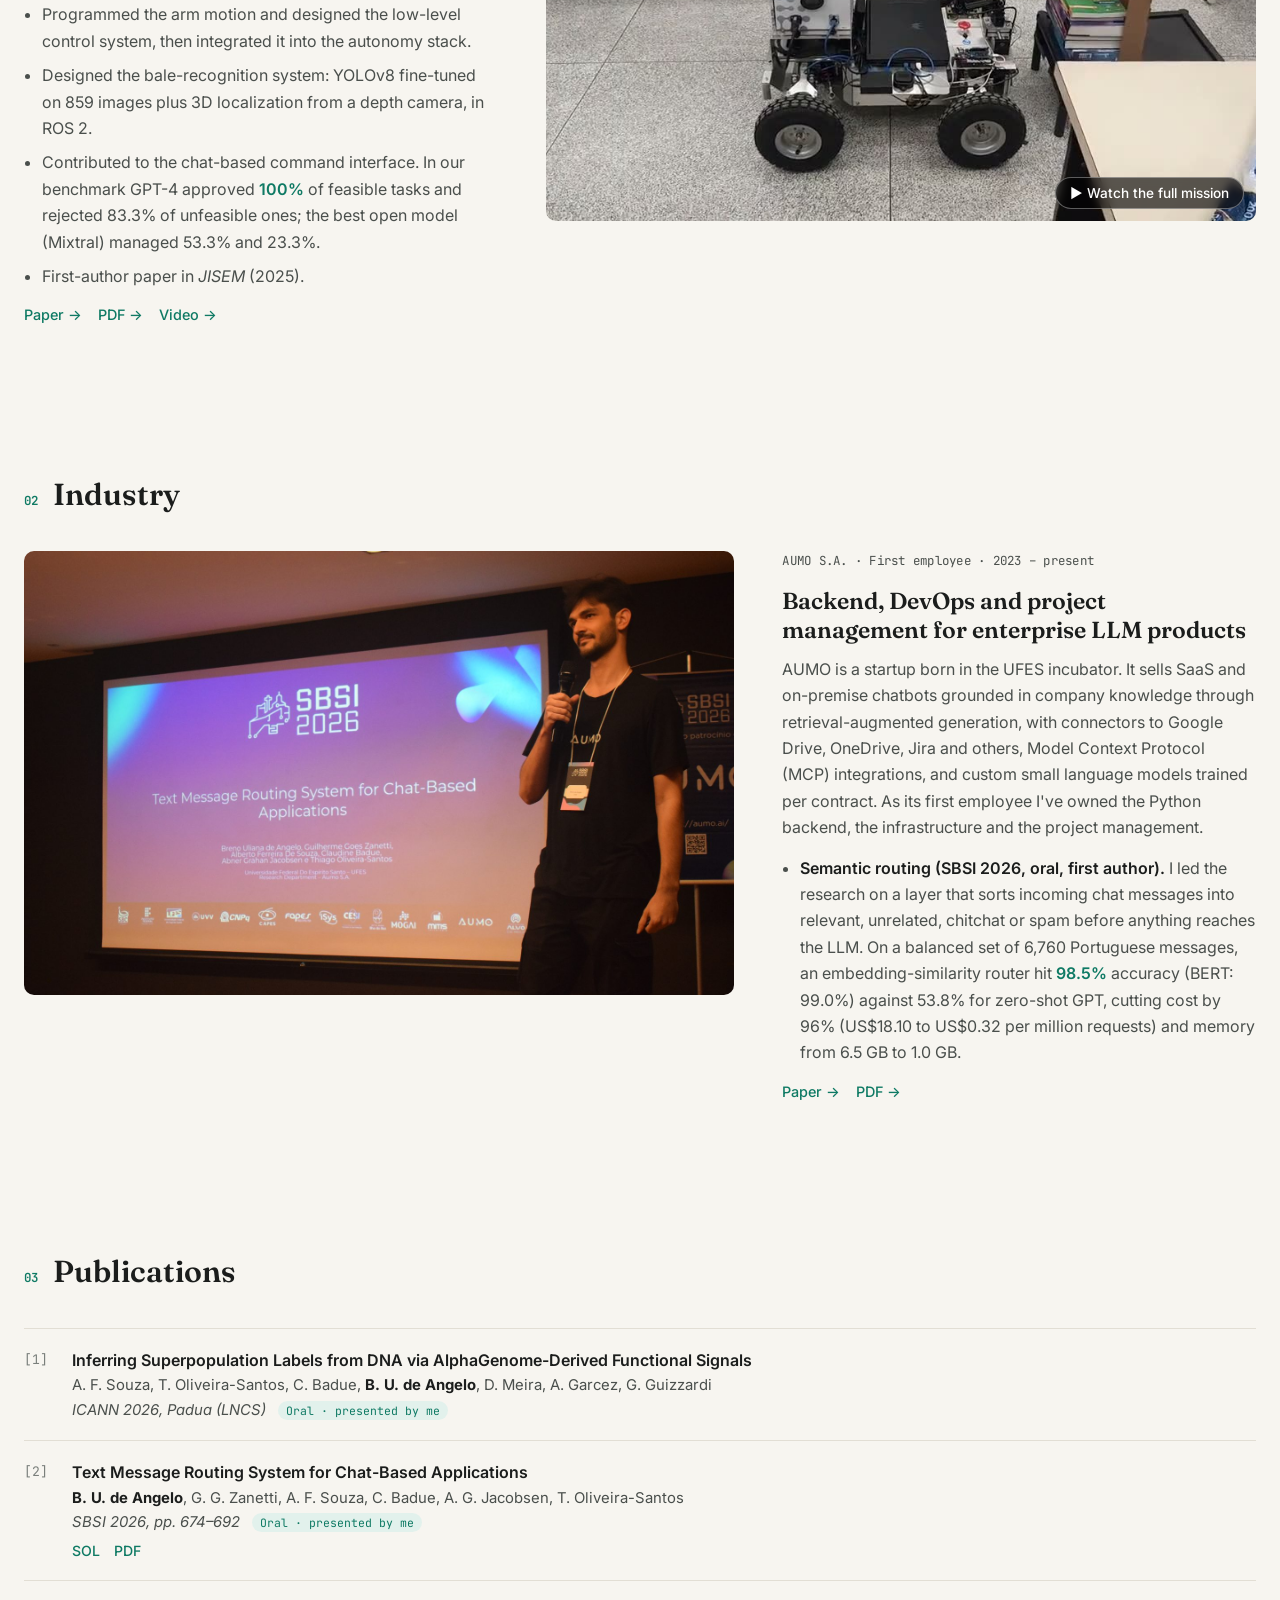
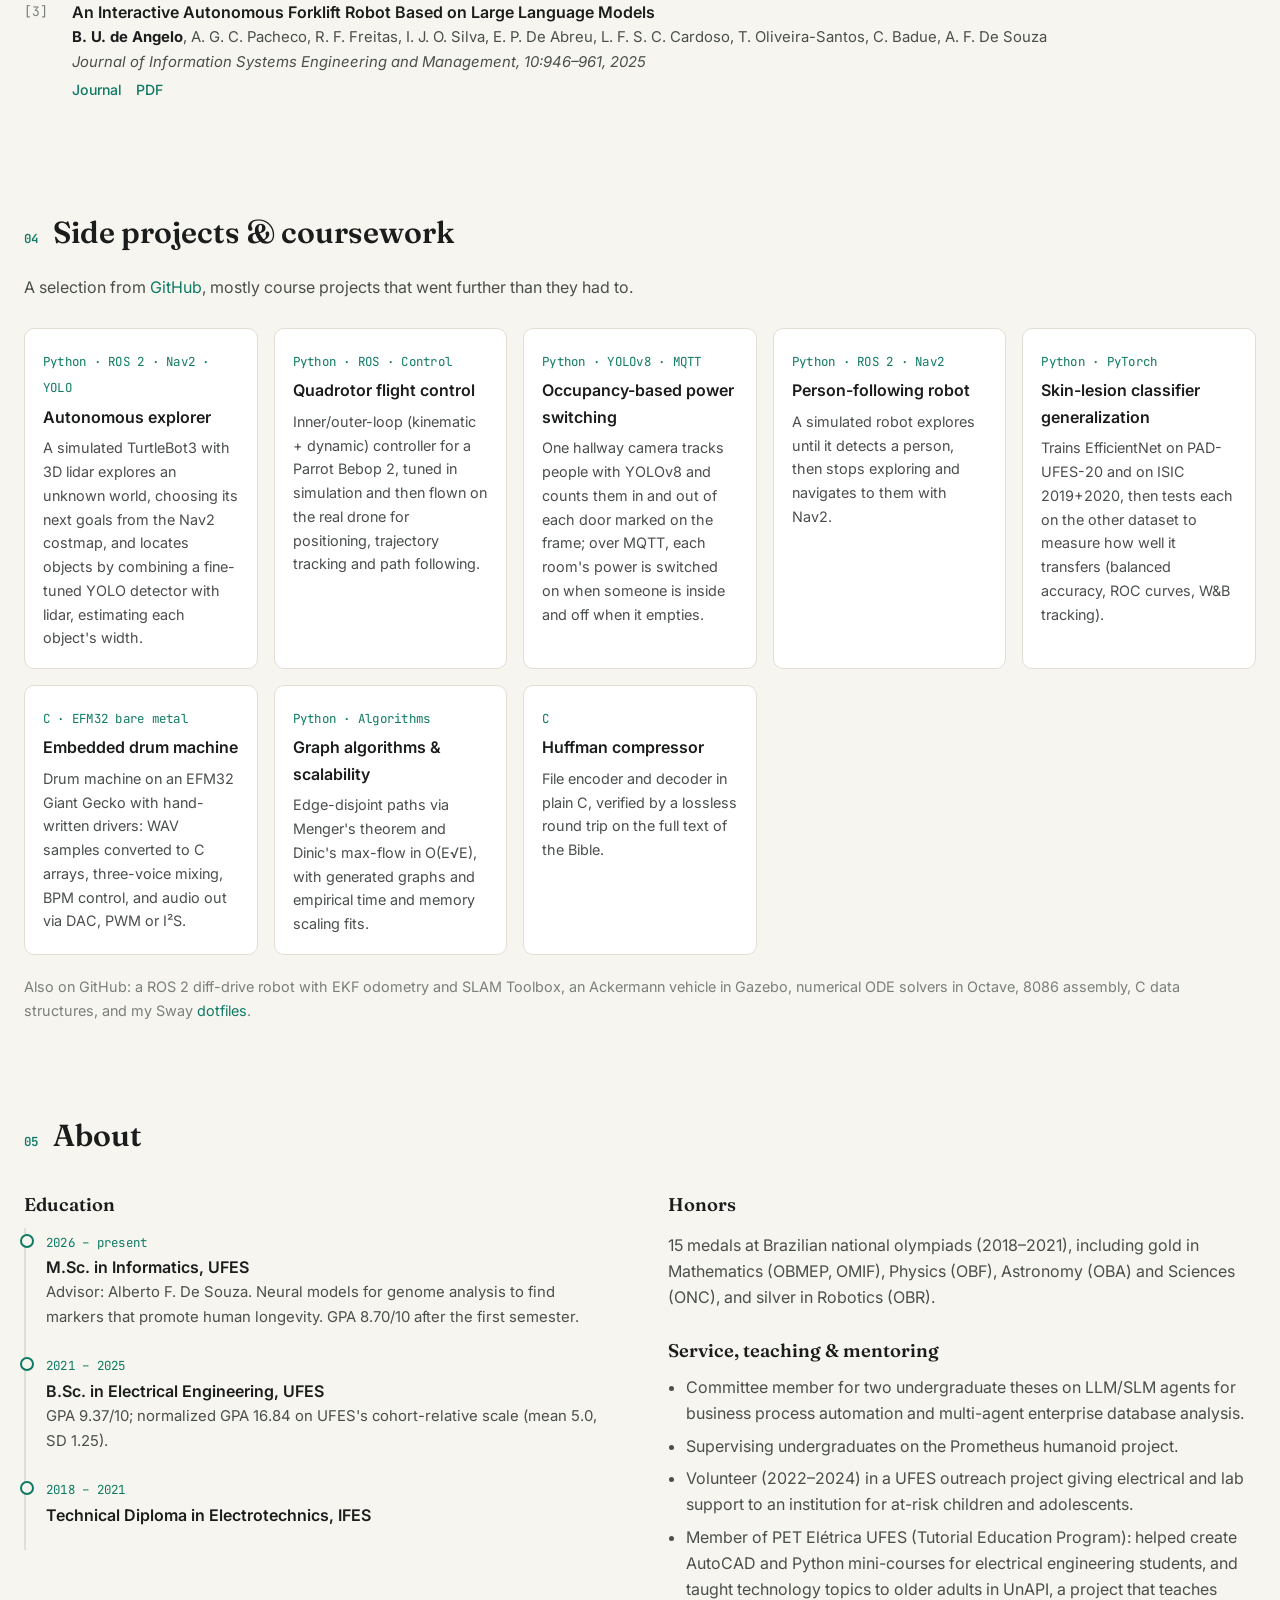
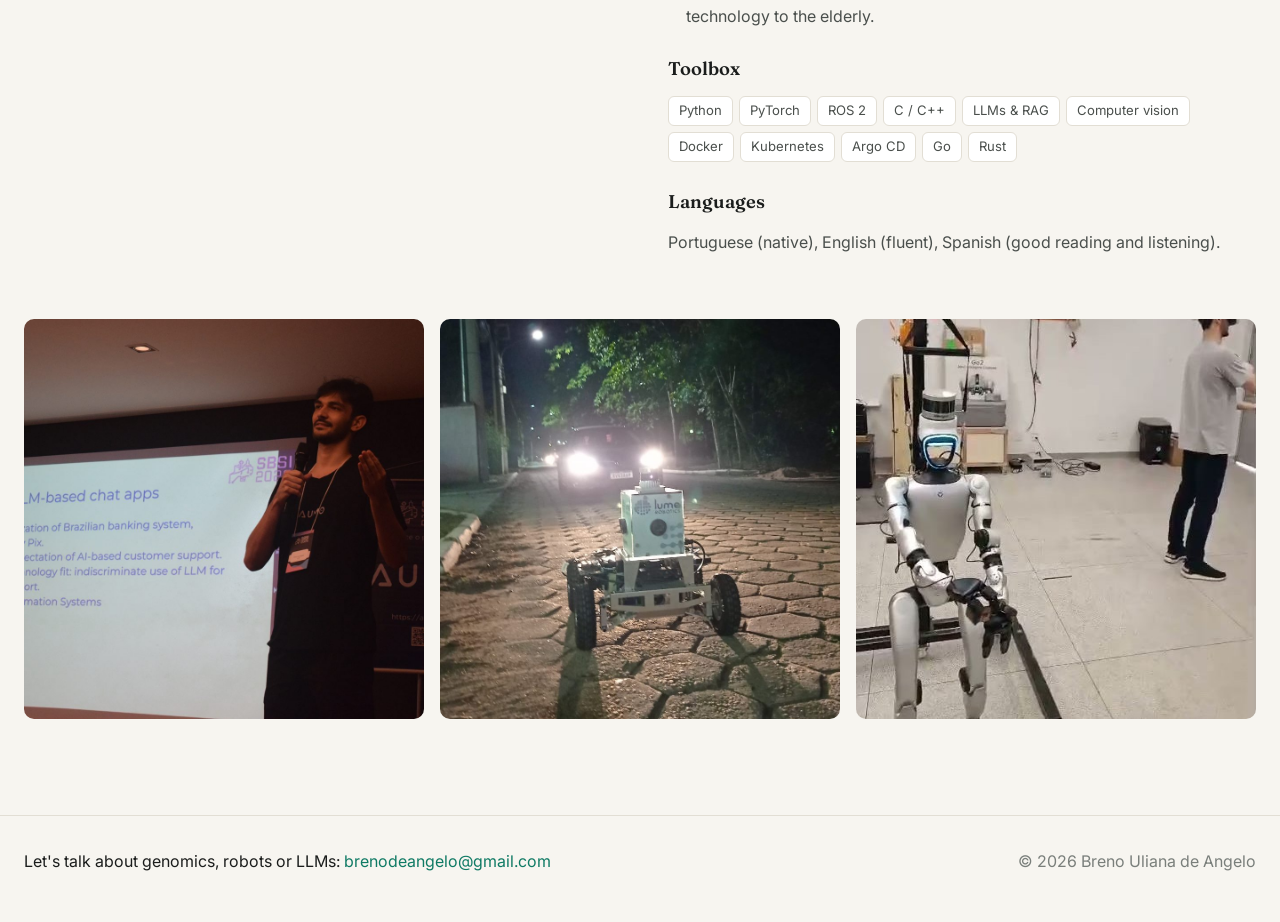
==== commit c4d843ef: "Larger media on wide screens, reorder research, add Argos videos" ====
--- a/index.html
+++ b/index.html
@@ -93,6 +93,45 @@
     </article>
 
     <article class="project">
+      <figure class="slot" data-media="media/prometheus" data-label="The Unitree G1 running a learned ACT policy autonomously: it grasps a mug, lifts it and puts it back down (real time)"></figure>
+      <div class="project-body">
+        <p class="tag">Humanoid robot learning · B.Sc. thesis 2025 · ongoing</p>
+        <h3>Prometheus, teaching a Unitree G1 humanoid by VR teleoperation</h3>
+        <p>
+          My undergraduate thesis evaluated whether adding depth helps an Action Chunking Transformer (ACT) policy manipulate objects with a humanoid.
+        </p>
+        <ul class="results">
+          <li>Extended an open-source Meta Quest&nbsp;3 teleoperation stack with a new <em>Pinch Retargeting</em> hand-control strategy and stereoscopic feedback.</li>
+          <li>Collected pick-and-place demonstrations and curated the 30 best (rated on a 5-point scale) into a LeRobot dataset.</li>
+          <li>Trained RGB-only and depth-augmented (PointNet encoder) ACT policies.</li>
+          <li>Now supervising undergraduates who continue the project: benchmarking vision-language-action (VLA) models, collecting new data, and writing a hierarchical program for the robot to make a cup of coffee on its own.</li>
+        </ul>
+        <p class="actions">
+          <a href="papers/2025-tcc-depth-augmented-act-humanoid.pdf">Thesis (PDF)</a>
+          <a href="https://github.com/Breno-de-Angelo/refactored-prometheus">Code</a>
+        </p>
+      </div>
+    </article>
+
+    <article class="project">
+      <figure class="slot tall" data-media="media/argos" data-label="Argos walking autonomously from the lab, down the corridor and out along the campus paths (sped up 12×)"></figure>
+      <div class="project-body">
+        <p class="tag">Legged robotics · Unitree Go1 · 2024 – 2025</p>
+        <h3>Argos, a quadruped for places too dangerous for people</h3>
+        <p>
+          Argos is a Unitree Go1 quadruped being prepared for industrial monitoring, so that inspections of hazardous areas
+          can be done by a robot instead of putting people at risk.
+        </p>
+        <ul class="results">
+          <li>Installed and tested open-source autonomy stacks on the robot.</li>
+          <li>The video shows Argos walking on its own from the lab, down the corridor and out along the campus paths.</li>
+        </ul>
+        <figure class="slot secondary" data-media="media/argos-slam" data-label="Argos building a 3D lidar map of the building with SLAM, then a fly-around of the finished map"></figure>
+        <p class="media-caption">3D lidar map of the building, built by Argos with SLAM.</p>
+      </div>
+    </article>
+
+    <article class="project">
       <figure class="slot" data-media="media/hercules" data-youtube="1shBzEbdhWM" data-youtube-label="Watch the full mission" data-label="Hercules autonomously picks a bale from the pile and delivers it to the truck (sped up)"></figure>
       <div class="project-body">
         <p class="tag">Mobile manipulation · LLMs · 2022 – 2025</p>
@@ -114,42 +153,6 @@
         </p>
       </div>
     </article>
-
-    <article class="project">
-      <figure class="slot" data-media="media/prometheus" data-label="The Unitree G1 running a learned ACT policy autonomously: it grasps a mug, lifts it and puts it back down (real time)"></figure>
-      <div class="project-body">
-        <p class="tag">Humanoid robot learning · B.Sc. thesis 2025 · ongoing</p>
-        <h3>Prometheus, teaching a Unitree G1 humanoid by VR teleoperation</h3>
-        <p>
-          My undergraduate thesis evaluated whether adding depth helps an Action Chunking Transformer (ACT) policy manipulate objects with a humanoid.
-        </p>
-        <ul class="results">
-          <li>Extended an open-source Meta Quest&nbsp;3 teleoperation stack with a new <em>Pinch Retargeting</em> hand-control strategy and stereoscopic feedback.</li>
-          <li>Collected pick-and-place demonstrations and curated the 30 best (rated on a 5-point scale) into a LeRobot dataset.</li>
-          <li>Trained RGB-only and depth-augmented (PointNet encoder) ACT policies.</li>
-          <li>Now supervising undergraduates who continue the project: benchmarking vision-language-action (VLA) models, collecting new data, and writing a hierarchical program for the robot to make a cup of coffee on its own.</li>
-        </ul>
-        <p class="actions">
-          <a href="papers/2025-tcc-depth-augmented-act-humanoid.pdf">Thesis (PDF)</a>
-          <a href="https://github.com/Breno-de-Angelo/refactored-prometheus">Code</a>
-        </p>
-      </div>
-    </article>
-
-    <div class="mini-grid">
-      <article class="mini">
-        <figure class="slot" data-media="media/argos" data-label="Argos (Unitree Go1) photo"></figure>
-        <p class="tag">Quadruped</p>
-        <h4>Argos, Unitree Go1</h4>
-        <p>Installed and tested open-source autonomy stacks on the lab's quadruped.</p>
-      </article>
-      <article class="mini">
-        <figure class="slot" data-media="media/autonomy" data-label="The lab's robot car with its sensor box"></figure>
-        <p class="tag">Autonomous vehicles &amp; robots</p>
-        <h4>Autonomous Computational Intelligence</h4>
-        <p>Undergraduate research fellow (2022–2025) on localization, mapping, perception and navigation for autonomous vehicles and robots.</p>
-      </article>
-    </div>
   </section>
 
   <!-- ===================== INDUSTRY ===================== -->
--- a/style.css
+++ b/style.css
@@ -35,7 +35,7 @@
 a { color: var(--accent); text-decoration: none; }
 a:hover { text-decoration: underline; text-underline-offset: 3px; }
 img, video { display: block; max-width: 100%; }
-.wrap { max-width: 1080px; margin: 0 auto; padding: 0 24px; }
+.wrap { max-width: 1320px; margin: 0 auto; padding: 0 24px; }
 @media (max-width: 600px) { .wrap { padding: 0 16px; } }
 
 /* nav */
@@ -109,9 +109,13 @@
 .tag { margin: 0; }
 
 .project {
-  display: grid; grid-template-columns: 400px 1fr; gap: 40px;
-  padding: 32px 0; border-top: 1px solid var(--line);
-}
+  display: grid; grid-template-columns: minmax(0, 3fr) minmax(0, 2fr); gap: 48px;
+  align-items: start; padding: 40px 0; border-top: 1px solid var(--line);
+}
+/* Media stays in view while reading the text beside it; alternate sides. */
+.project > .slot { position: sticky; top: 80px; }
+.project:nth-of-type(even) { grid-template-columns: minmax(0, 2fr) minmax(0, 3fr); }
+.project:nth-of-type(even) > .slot { order: 2; }
 .project:first-of-type { border-top: 0; padding-top: 0; }
 .project-body > p { color: var(--ink-2); margin: 0 0 14px; }
 .results { margin: 0 0 14px; padding-left: 1.1em; color: var(--ink-2); }
@@ -120,7 +124,11 @@
 .results b { color: var(--accent); font-weight: 600; }
 .actions { display: flex; gap: 16px; font-size: .9rem; font-weight: 500; }
 .actions a::after { content: " →"; }
-@media (max-width: 900px) { .project { grid-template-columns: 1fr; gap: 20px; } }
+@media (max-width: 900px) {
+  .project, .project:nth-of-type(even) { grid-template-columns: 1fr; gap: 20px; }
+  .project > .slot { position: static; }
+  .project:nth-of-type(even) > .slot { order: 0; }
+}
 
 .mini-grid { display: grid; grid-template-columns: 1fr 1fr; gap: 24px; padding-top: 32px; border-top: 1px solid var(--line); }
 .mini p:last-child { color: var(--ink-2); margin: 0; font-size: .95rem; }
@@ -206,8 +214,14 @@
 .footer p { margin: 0; }
 .muted { color: var(--muted); }
 .more { color: var(--muted); font-size: .9rem; margin: 20px 0 0; }
-.slot.tall { aspect-ratio: 474 / 850; max-height: 720px; background: #000; }
-@media (max-width: 900px) { .slot.tall { max-width: 360px; } }
+/* Portrait videos: size from the height and centre in the column. */
+.project > .slot.tall {
+  aspect-ratio: 464 / 832; height: min(78vh, 760px); width: auto;
+  justify-self: center; background: #000;
+}
+@media (max-width: 900px) { .project > .slot.tall { height: min(70vh, 640px); } }
+.project-body .slot.secondary { margin-top: 24px; }
+.media-caption { color: var(--muted) !important; font-size: .85rem; margin: 8px 0 0 !important; }
 .slot iframe { width: 100%; height: 100%; border: 0; display: block; }
 .yt-play {
   position: absolute; right: 12px; bottom: 12px; cursor: pointer;
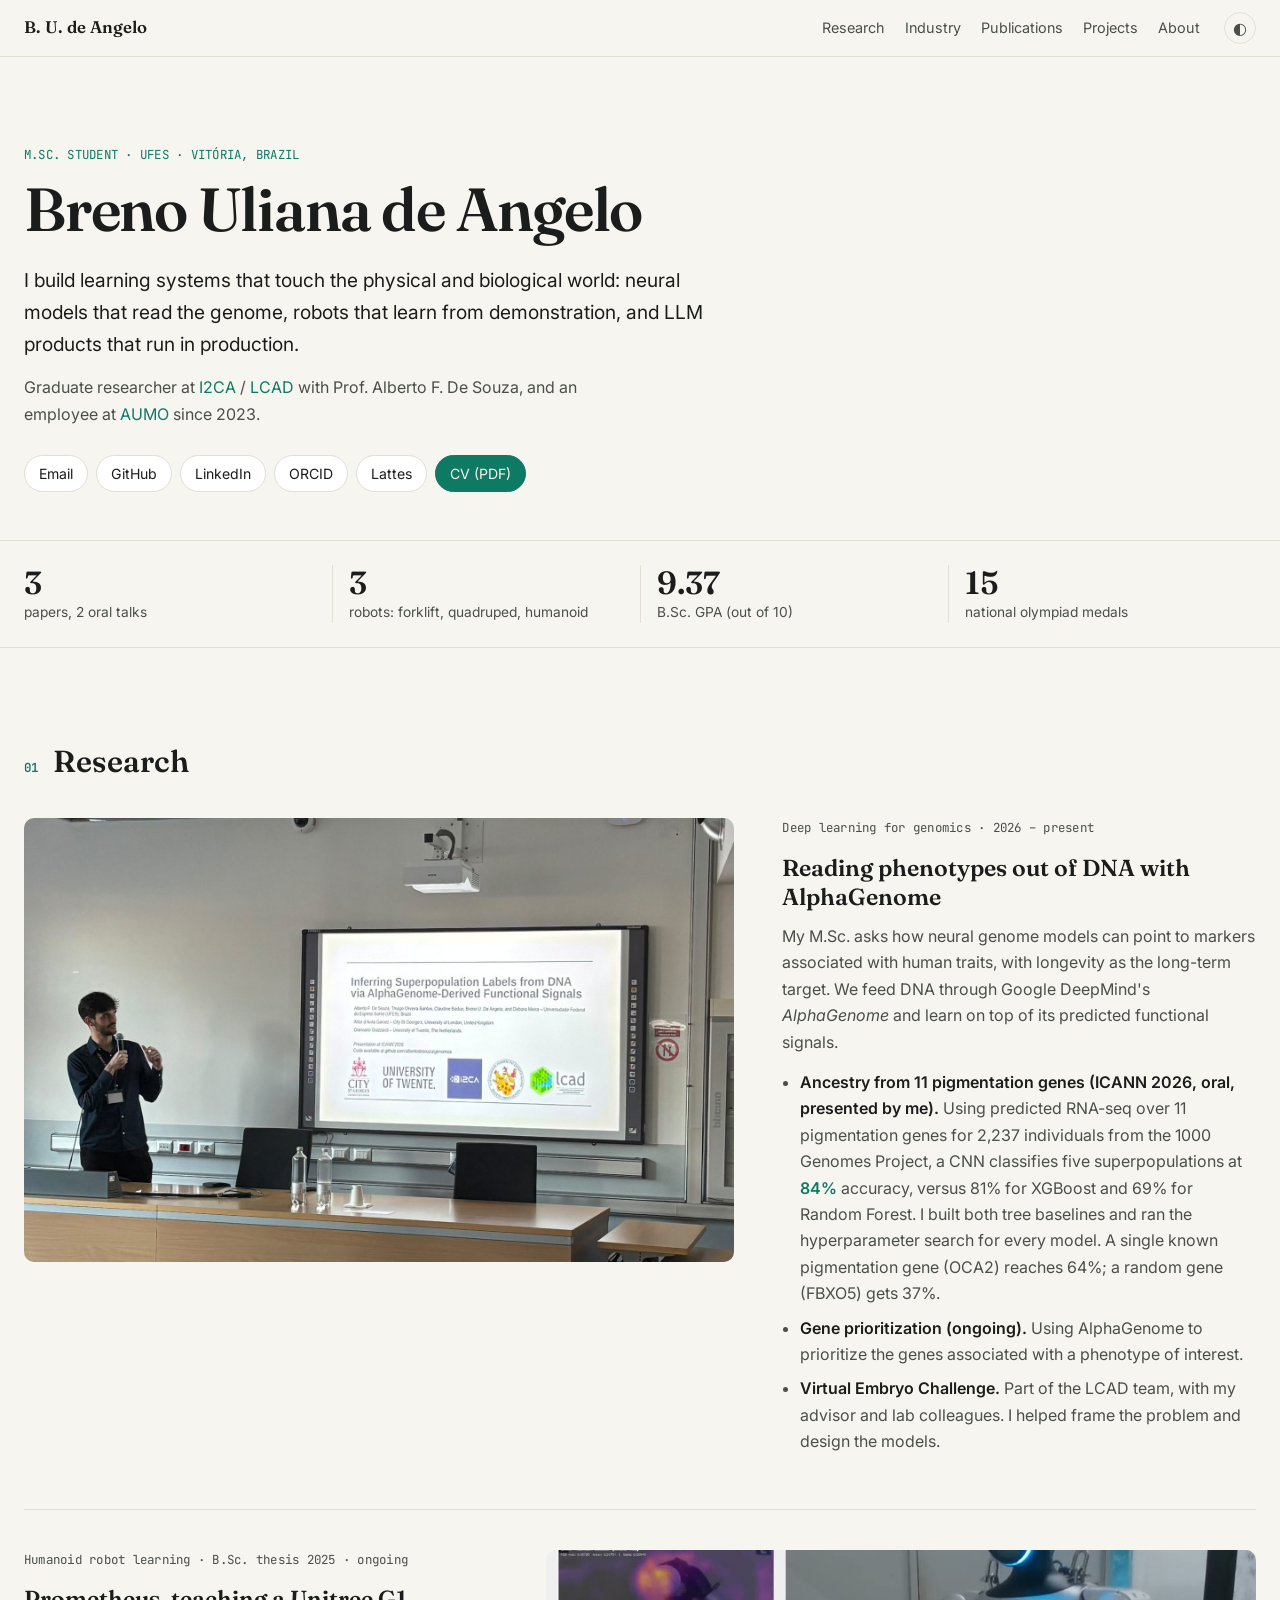
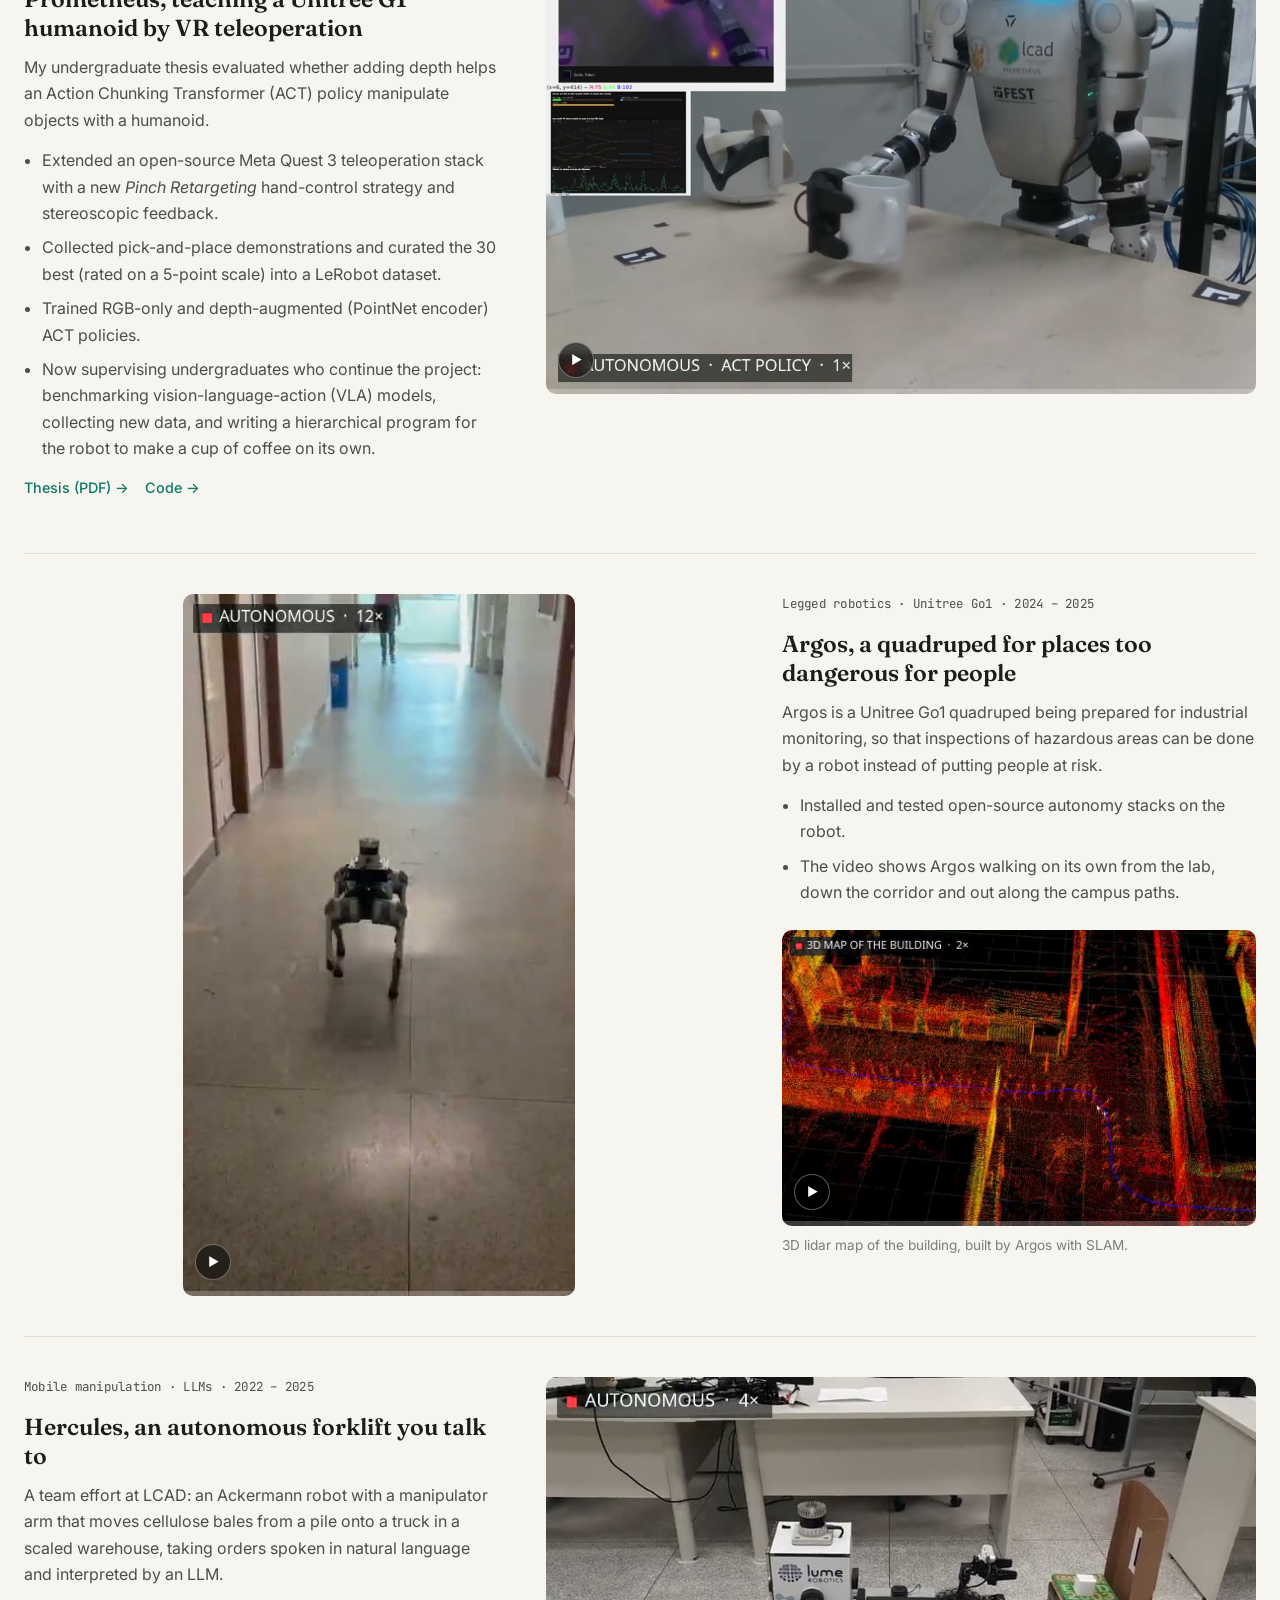
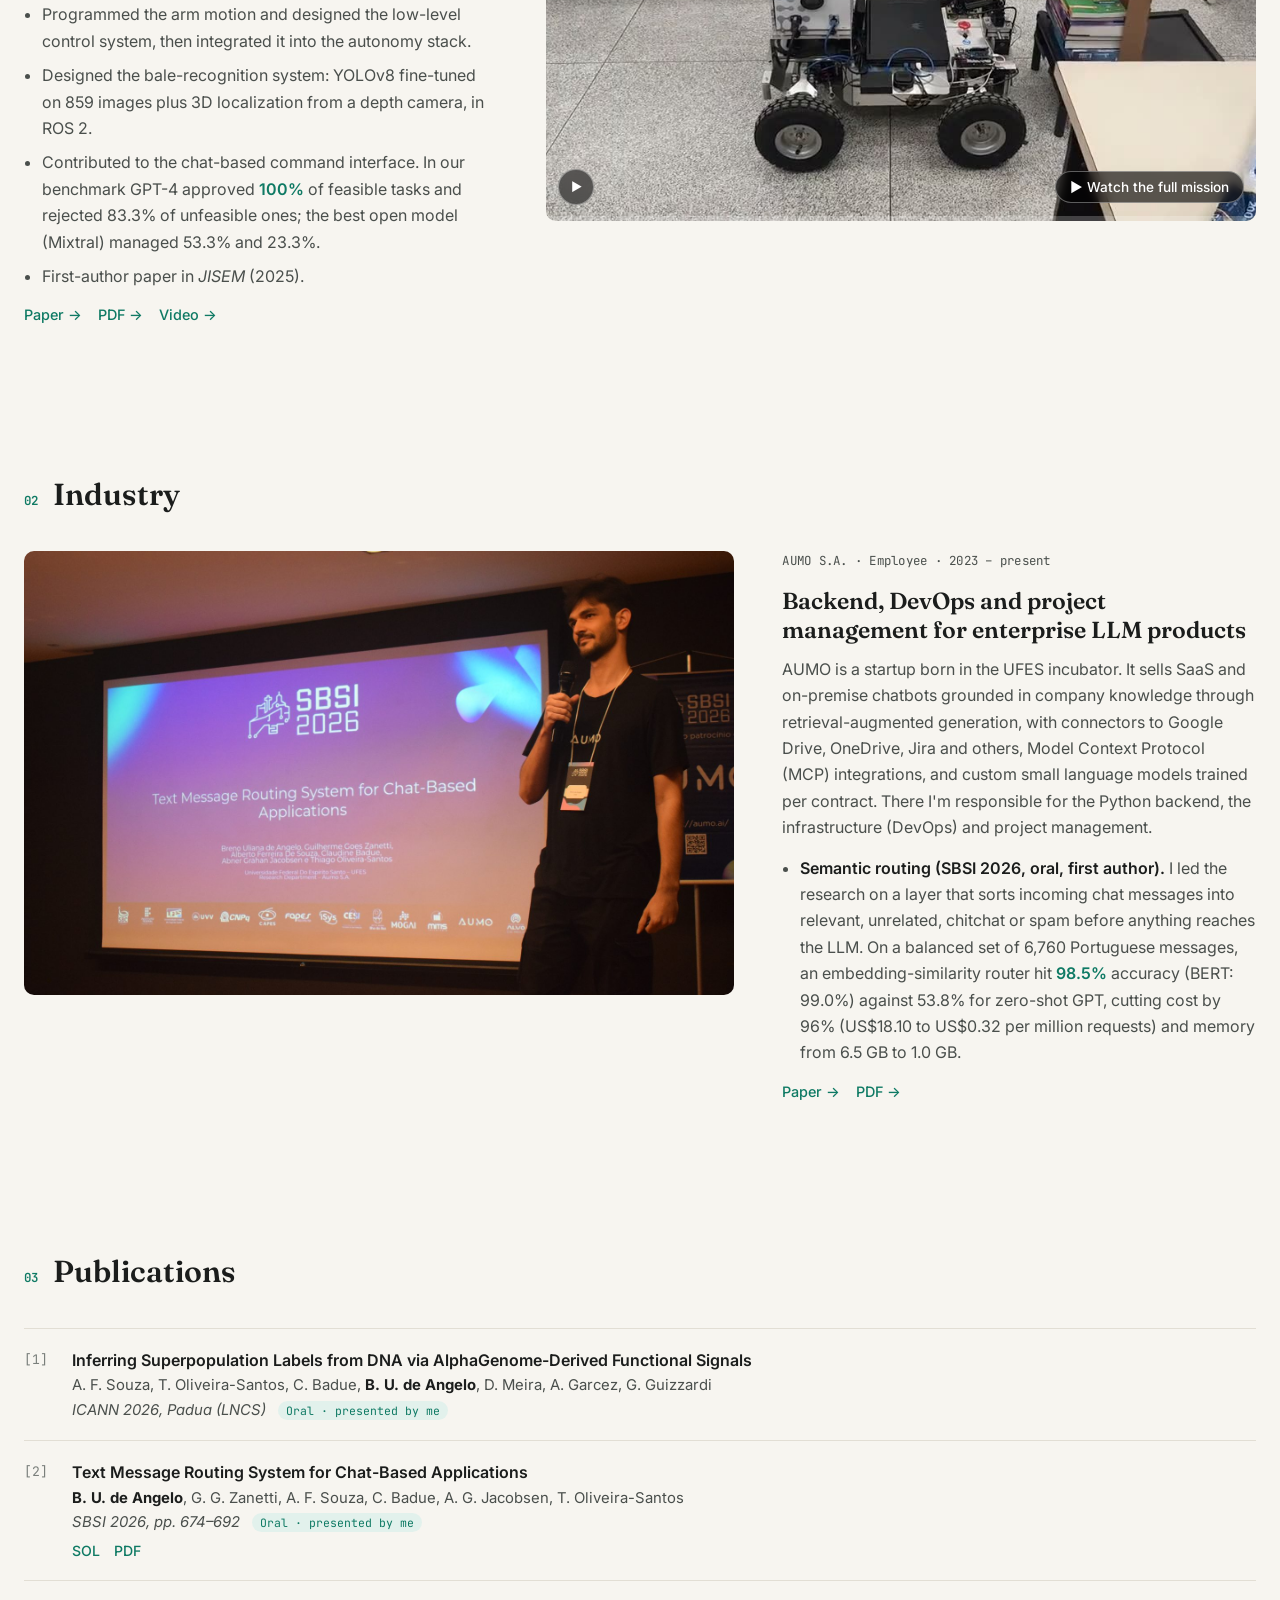
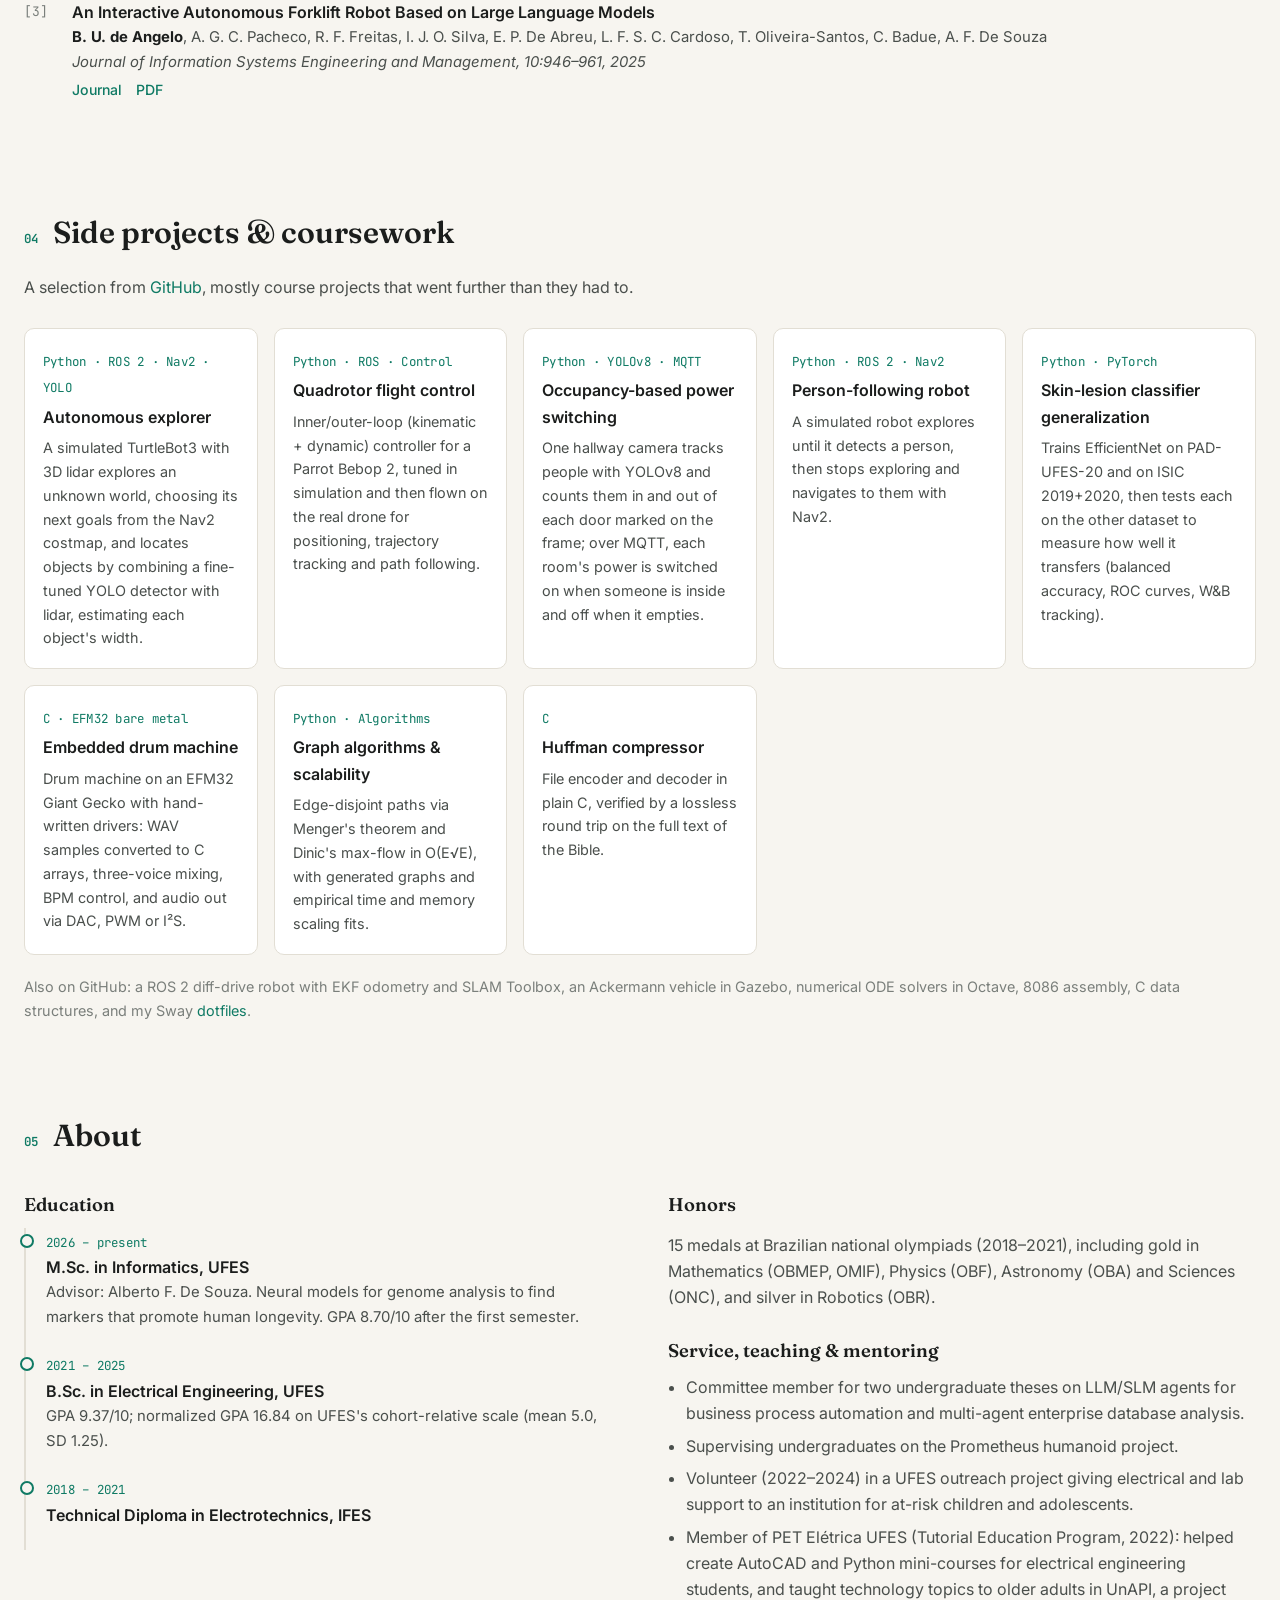
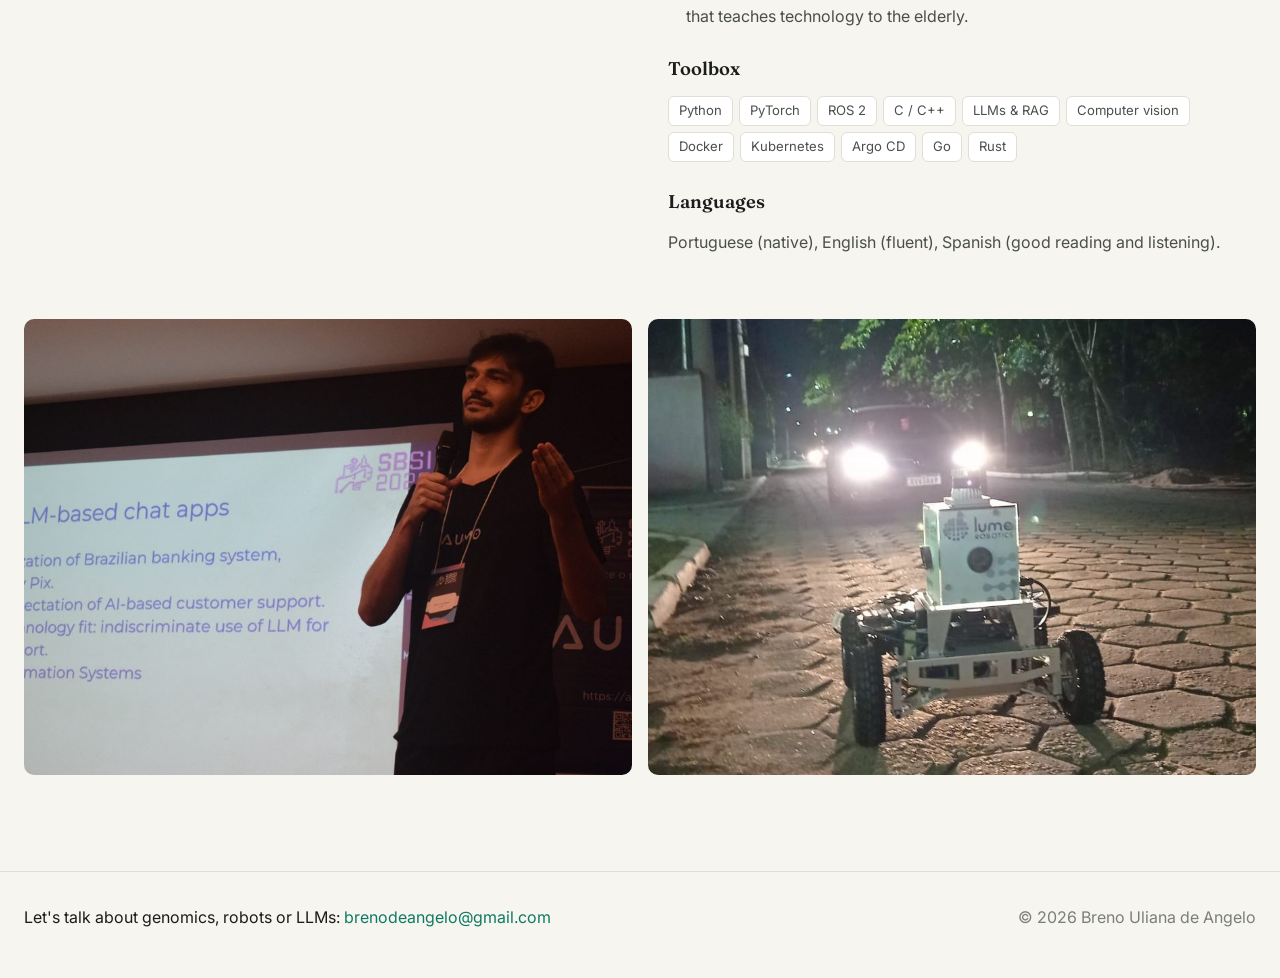
==== commit b79d1f4a: "Video controls, fix in-media buttons on narrow screens, CV and text updates" ====
--- a/index.html
+++ b/index.html
@@ -40,7 +40,7 @@
       </p>
       <p class="lede-sub">
         Graduate researcher at <a href="https://github.com/i2ca">I2CA</a> / <a href="https://github.com/LCAD-UFES">LCAD</a>
-        with Prof. Alberto F. De Souza, and first employee at <a href="https://github.com/aumoai">AUMO</a> since 2023.
+        with Prof. Alberto F. De Souza, and an employee at <a href="https://github.com/aumoai">AUMO</a> since 2023.
       </p>
       <ul class="links">
         <li><a href="mailto:brenodeangelo@gmail.com">Email</a></li>
@@ -162,12 +162,12 @@
     <article class="project">
       <figure class="slot" data-media="media/aumo" data-label="Presenting the message routing paper at SBSI 2026"></figure>
       <div class="project-body">
-        <p class="tag">AUMO S.A. · First employee · 2023 – present</p>
+        <p class="tag">AUMO S.A. · Employee · 2023 – present</p>
         <h3>Backend, DevOps and project management for enterprise LLM products</h3>
         <p>
           AUMO is a startup born in the UFES incubator. It sells SaaS and on-premise chatbots grounded in company knowledge through retrieval-augmented generation,
           with connectors to Google Drive, OneDrive, Jira and others, Model Context Protocol (MCP) integrations, and custom small language models trained per contract.
-          As its first employee I've owned the Python backend, the infrastructure and the project management.
+          There I'm responsible for the Python backend, the infrastructure (DevOps) and project management.
         </p>
         <ul class="results">
           <li>
@@ -291,7 +291,7 @@
           <li>Committee member for two undergraduate theses on LLM/SLM agents for business process automation and multi-agent enterprise database analysis.</li>
           <li>Supervising undergraduates on the Prometheus humanoid project.</li>
           <li>Volunteer (2022–2024) in a UFES outreach project giving electrical and lab support to an institution for at-risk children and adolescents.</li>
-          <li>Member of PET Elétrica UFES (Tutorial Education Program): helped create AutoCAD and Python mini-courses for electrical engineering students, and taught technology topics to older adults in UnAPI, a project that teaches technology to the elderly.</li>
+          <li>Member of PET Elétrica UFES (Tutorial Education Program, 2022): helped create AutoCAD and Python mini-courses for electrical engineering students, and taught technology topics to older adults in UnAPI, a project that teaches technology to the elderly.</li>
         </ul>
 
         <h3 class="sub">Toolbox</h3>
@@ -307,7 +307,6 @@
     <div class="gallery" aria-label="Gallery">
       <figure class="slot" data-media="media/gallery-1" data-label="Talk at SBSI 2026"></figure>
       <figure class="slot" data-media="media/gallery-2" data-label="The robot car out for its first street data log, at night"></figure>
-      <figure class="slot" data-media="media/gallery-3" data-label="VR teleoperation: the Unitree G1 mirrors the operator's arms"></figure>
     </div>
   </section>
 
--- a/style.css
+++ b/style.css
@@ -126,7 +126,7 @@
 .actions a::after { content: " →"; }
 @media (max-width: 900px) {
   .project, .project:nth-of-type(even) { grid-template-columns: 1fr; gap: 20px; }
-  .project > .slot { position: static; }
+  .project > .slot { position: relative; top: auto; }
   .project:nth-of-type(even) > .slot { order: 0; }
 }
 
@@ -204,9 +204,8 @@
 }
 @media (max-width: 820px) { .about-grid { grid-template-columns: 1fr; gap: 24px; } }
 
-.gallery { display: grid; grid-template-columns: repeat(3, 1fr); gap: 16px; margin-top: 48px; }
-.gallery .slot { aspect-ratio: 1; }
-@media (max-width: 600px) { .gallery { grid-template-columns: 1fr 1fr; } }
+.gallery { display: grid; grid-template-columns: 1fr 1fr; gap: 16px; margin-top: 48px; }
+.gallery .slot { aspect-ratio: 4 / 3; }
 
 /* footer */
 .footer { margin-top: 96px; border-top: 1px solid var(--line); padding: 32px 0 48px; }
@@ -230,3 +229,24 @@
   backdrop-filter: blur(4px);
 }
 .yt-play:hover { background: var(--accent); border-color: var(--accent); }
+
+/* video controls */
+.slot video { cursor: pointer; }
+.vc-toggle {
+  position: absolute; left: 12px; bottom: 16px; z-index: 2; cursor: pointer;
+  width: 36px; height: 36px; border-radius: 50%; padding: 0;
+  font: 600 .75rem/1 var(--sans); letter-spacing: -1px; color: #fff;
+  background: rgba(0,0,0,.55); border: 1px solid rgba(255,255,255,.35);
+  backdrop-filter: blur(4px); opacity: .75; transition: opacity .15s, background .15s;
+}
+.slot:hover .vc-toggle, .vc-toggle:focus-visible, .slot.is-paused .vc-toggle { opacity: 1; }
+.vc-toggle:hover { background: var(--accent); border-color: var(--accent); }
+.vc-bar {
+  position: absolute; left: 0; right: 0; bottom: 0; z-index: 2; height: 5px; cursor: pointer;
+  background: rgba(255,255,255,.22); transition: height .15s; touch-action: none;
+}
+.slot:hover .vc-bar, .vc-bar:focus-visible { height: 9px; }
+.vc-fill {
+  height: 100%; background: var(--accent); transform: scaleX(0); transform-origin: left;
+}
+.yt-play { bottom: 18px; }
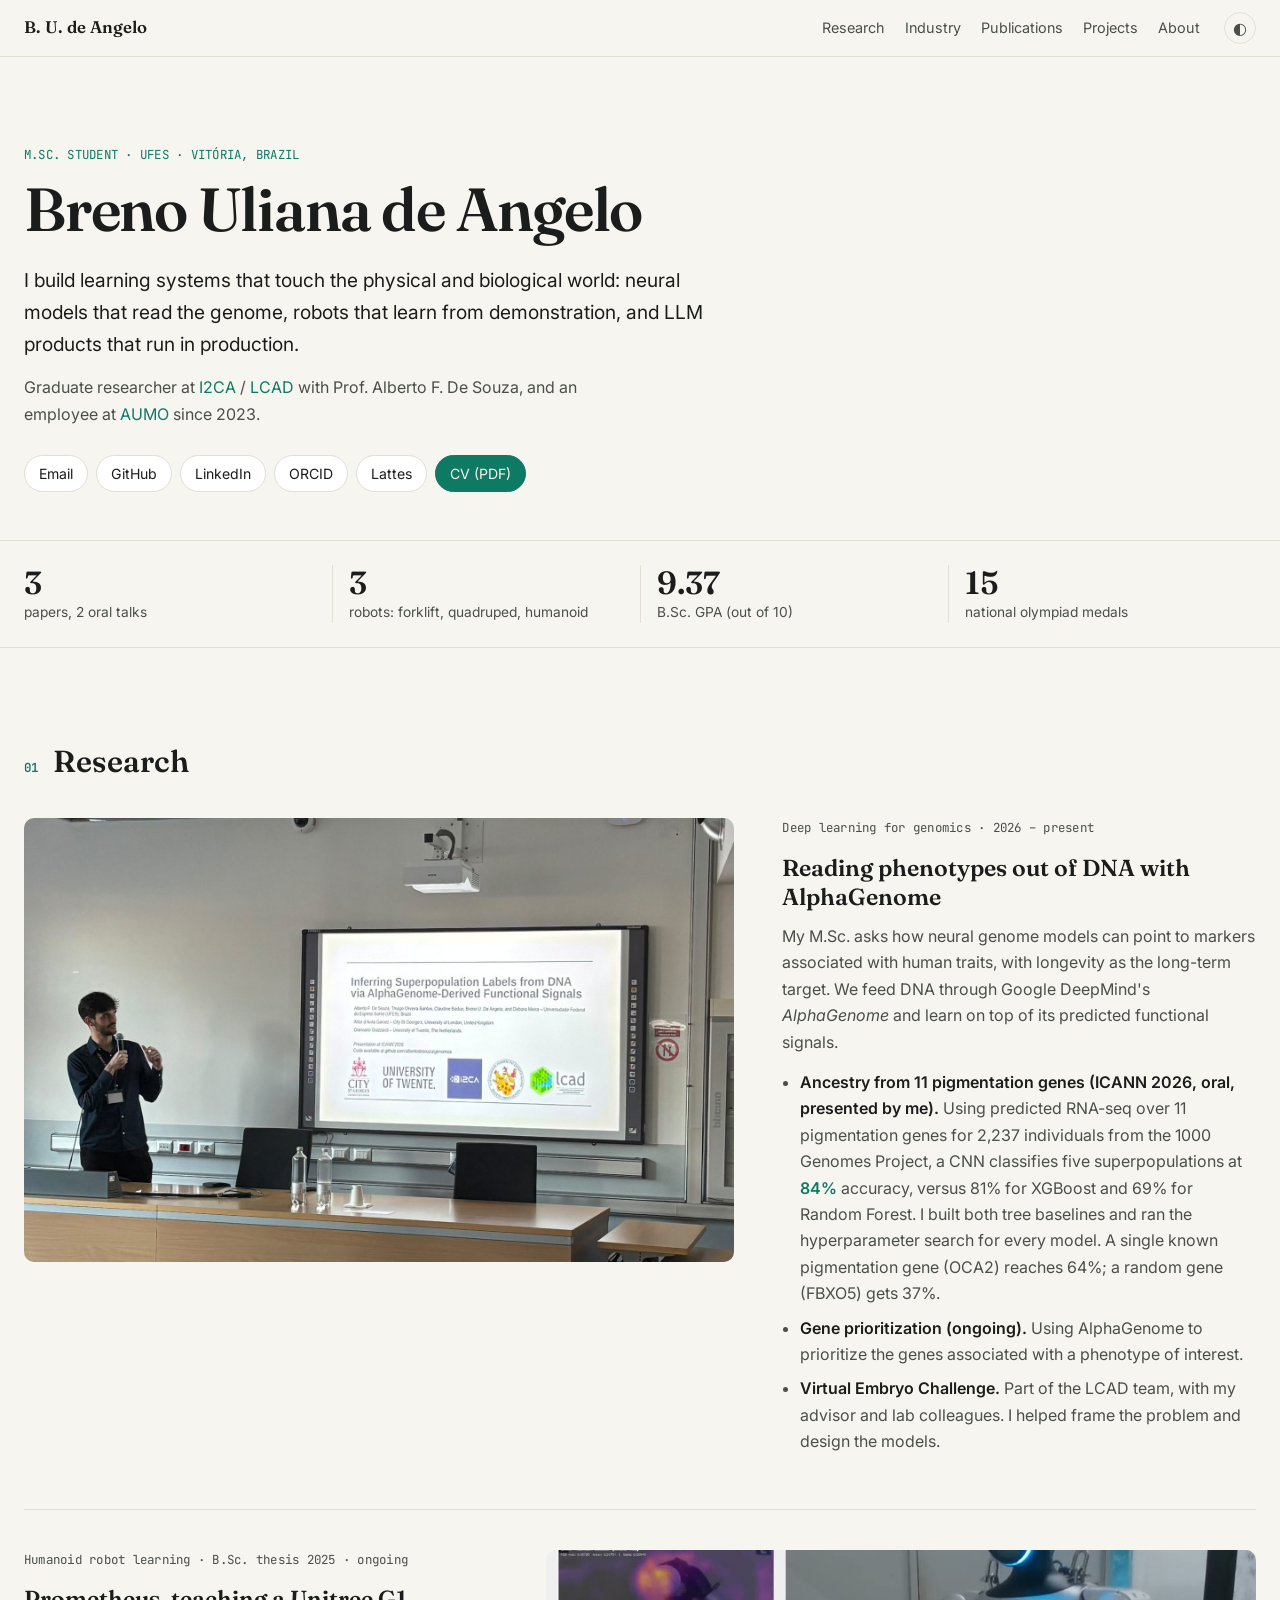
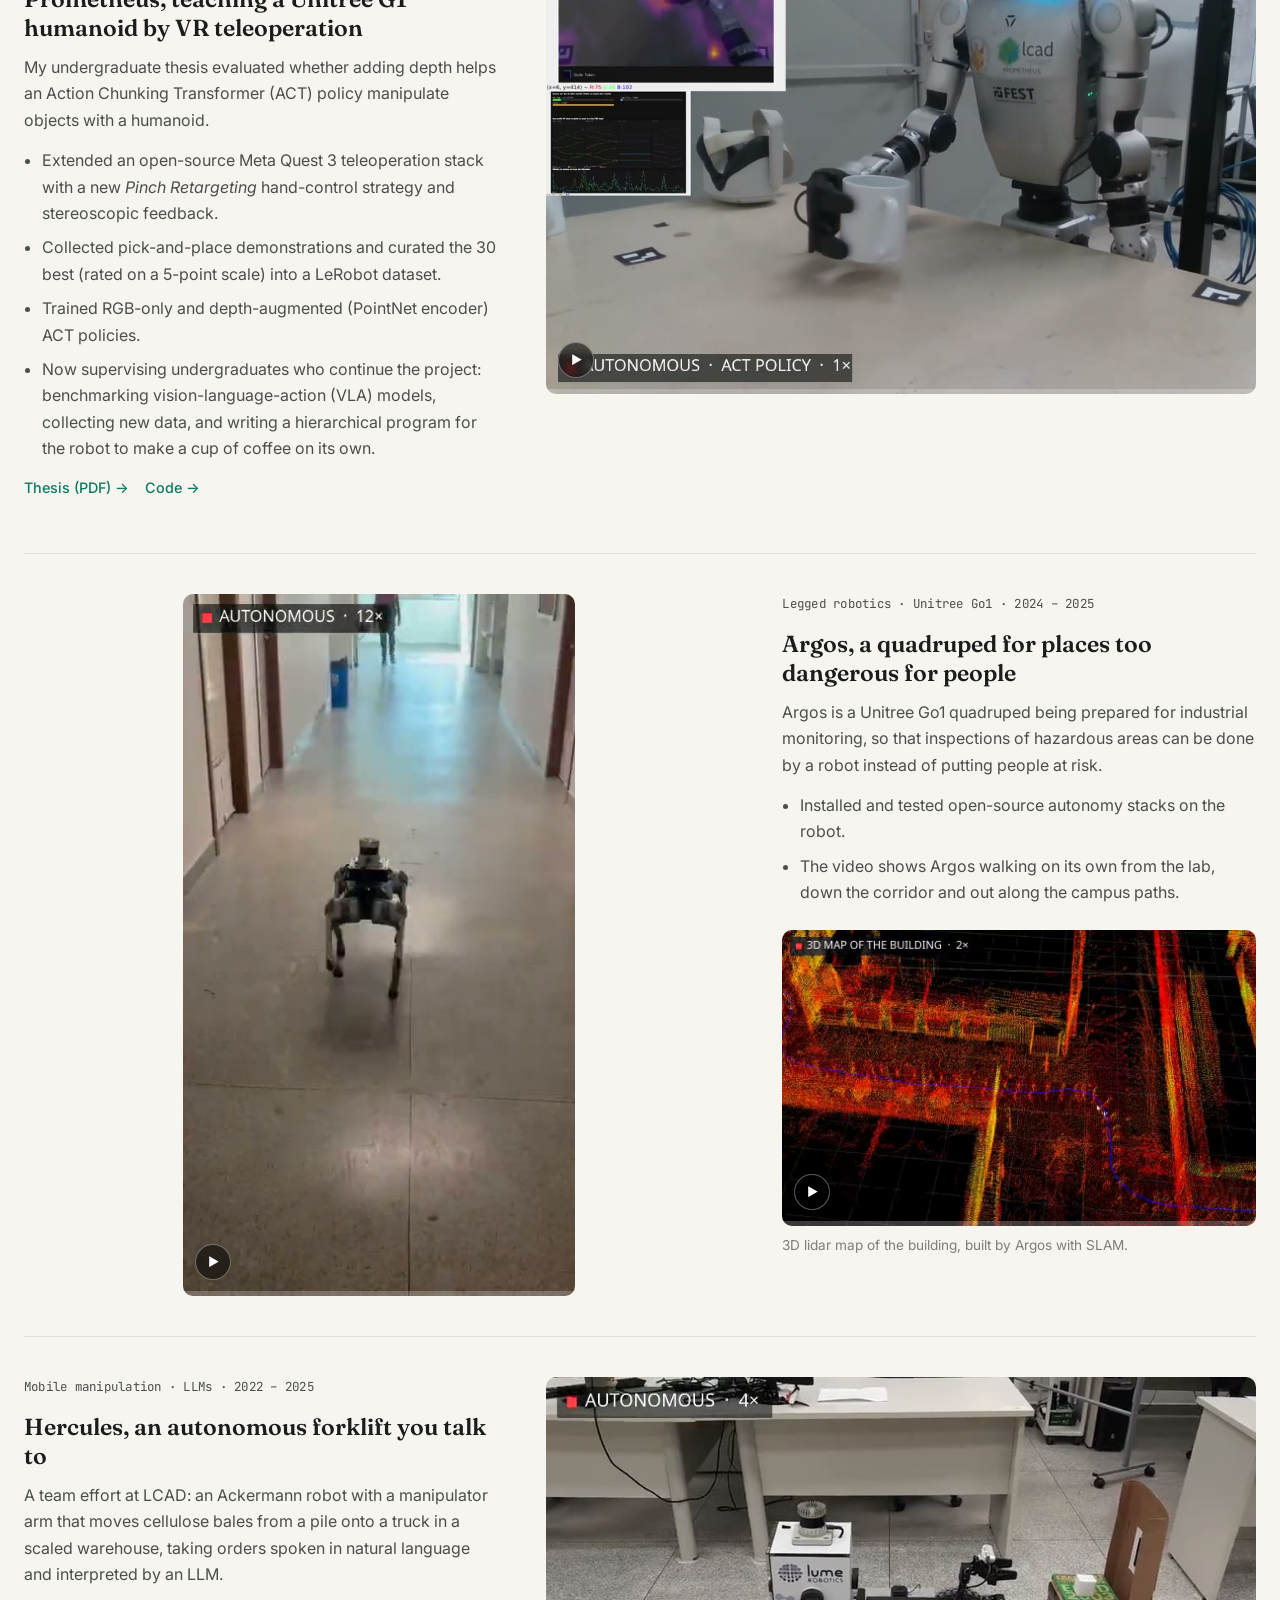
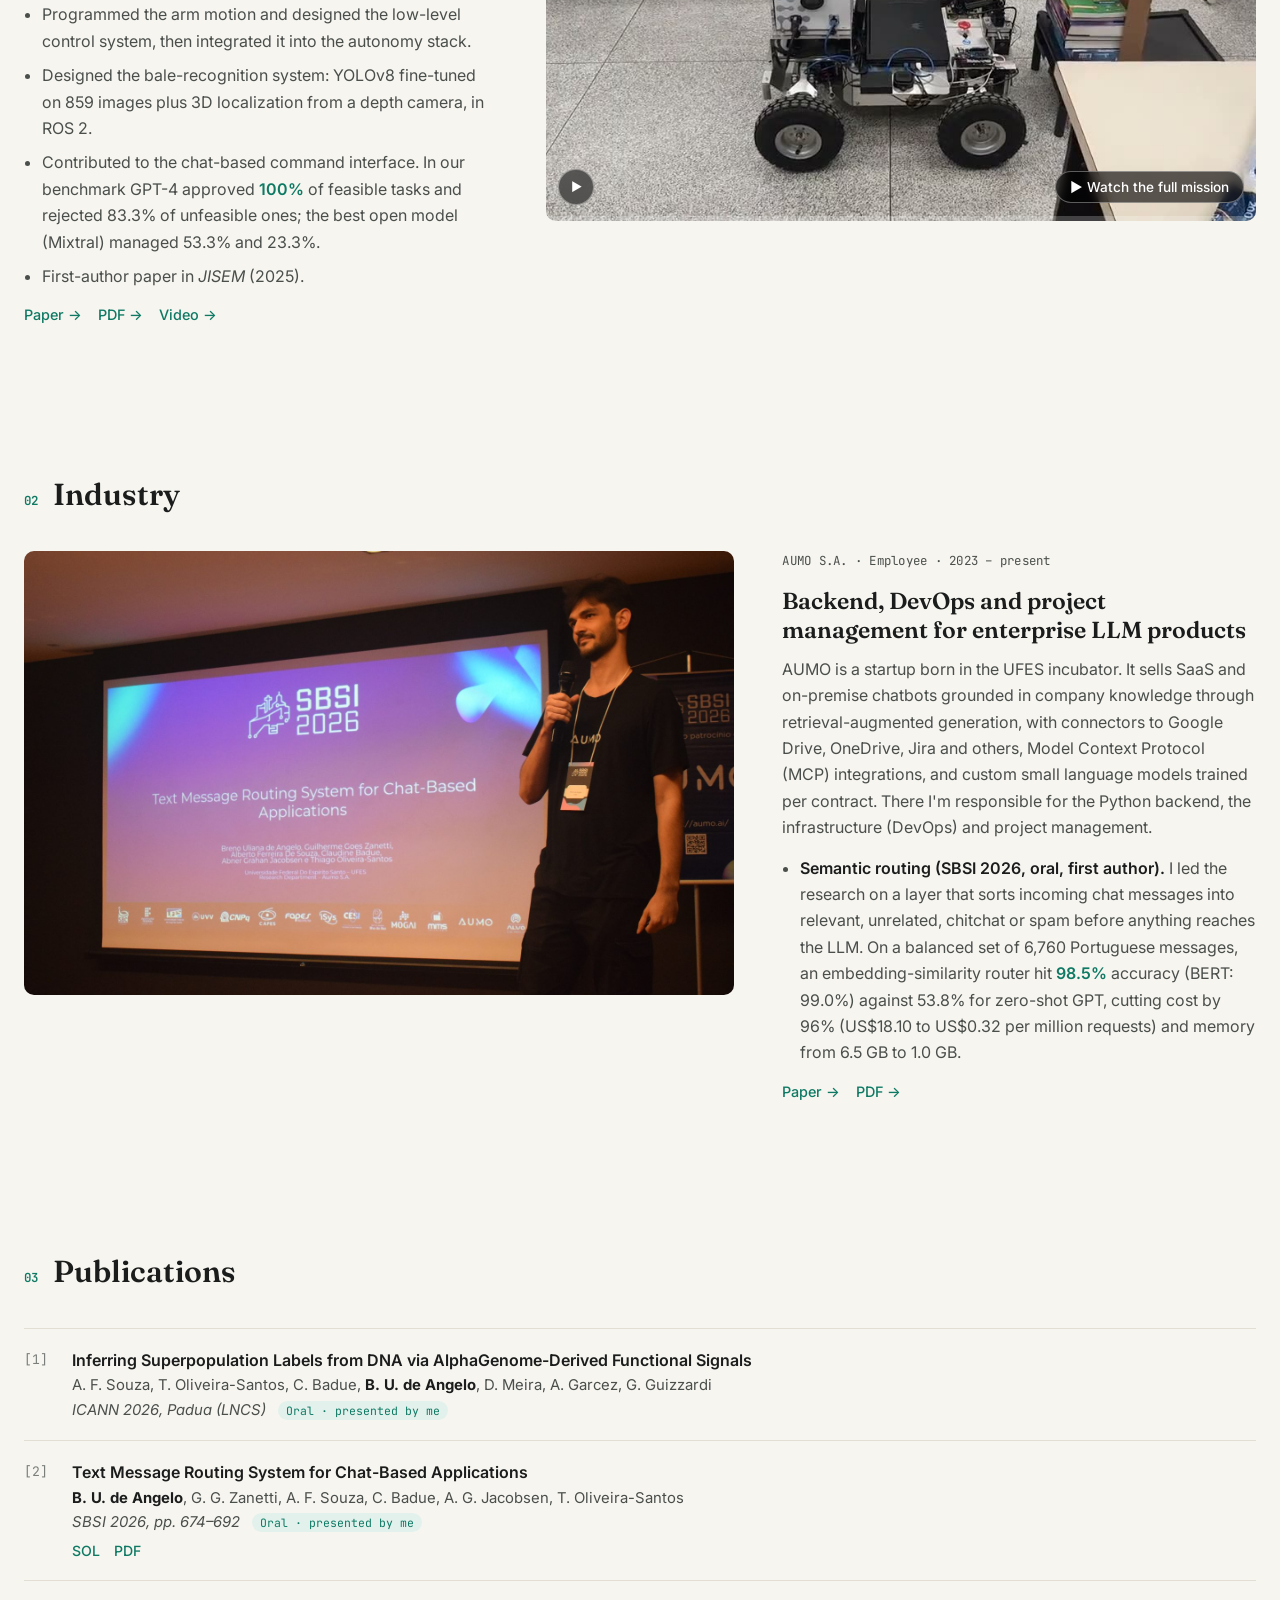
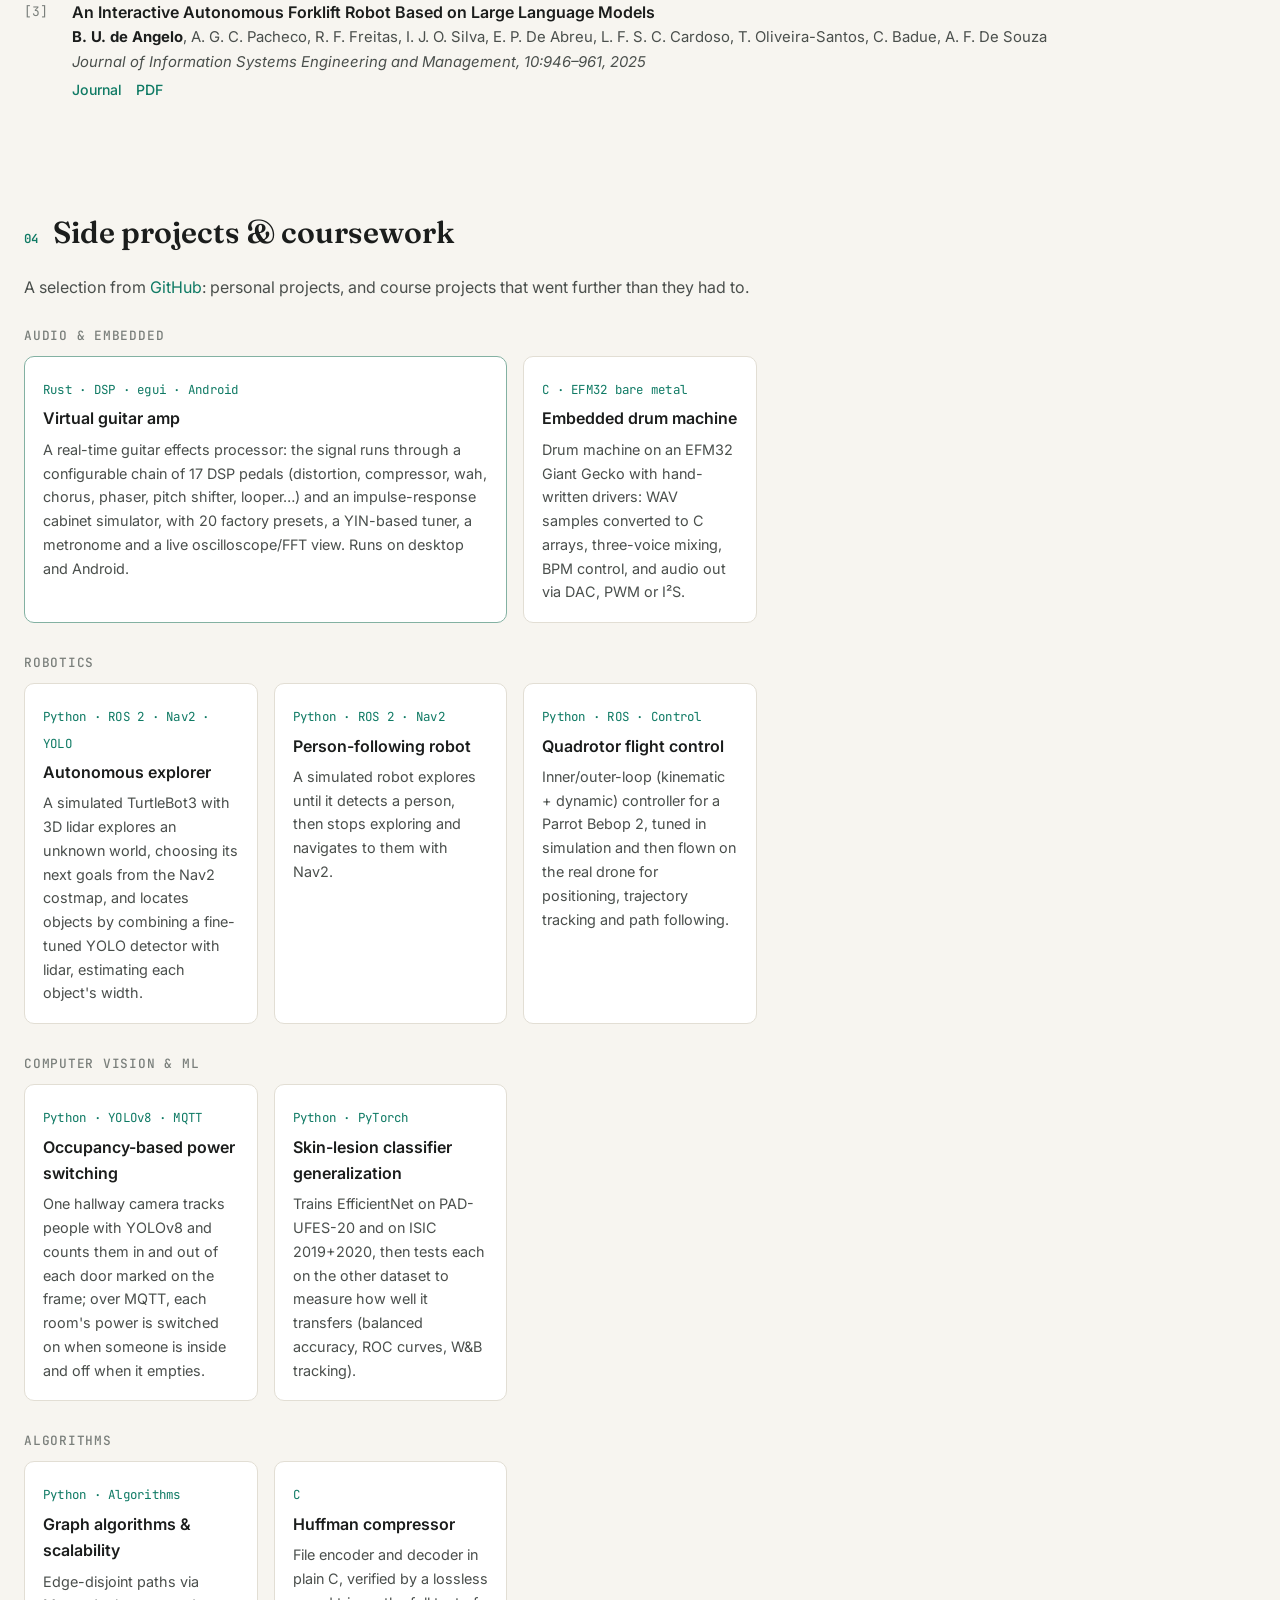
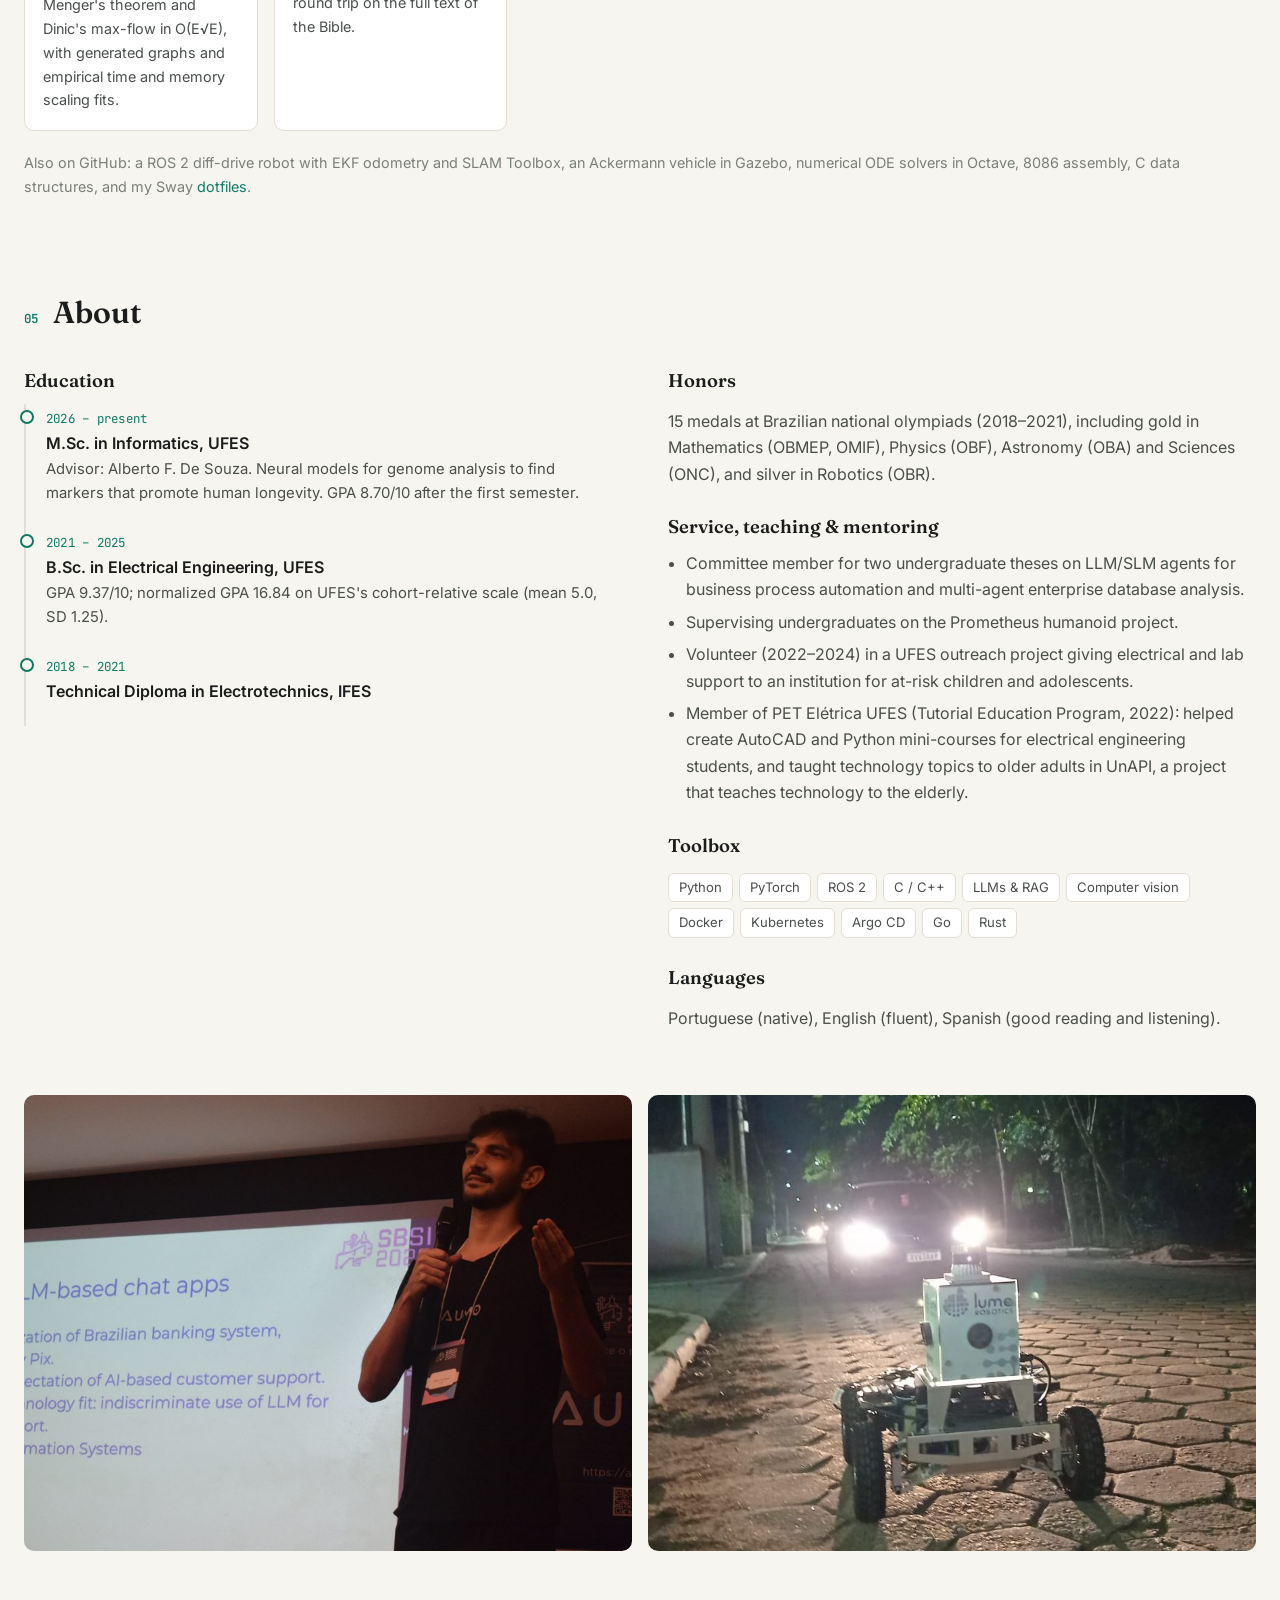
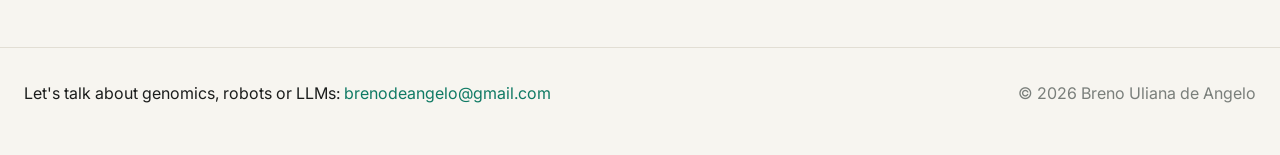
==== commit 33f82ba0: "Add virtual guitar amp; group side projects by category" ====
--- a/index.html
+++ b/index.html
@@ -8,7 +8,7 @@
   <link rel="preconnect" href="https://fonts.googleapis.com">
   <link rel="preconnect" href="https://fonts.gstatic.com" crossorigin>
   <link href="https://fonts.googleapis.com/css2?family=Fraunces:opsz,wght@9..144,400;9..144,600&family=Inter:wght@400;500;600&family=JetBrains+Mono:wght@400;500&display=swap" rel="stylesheet">
-  <link rel="stylesheet" href="style.css">
+  <link rel="stylesheet" href="style.css?v=4">
 </head>
 <body>
 
@@ -211,38 +211,53 @@
   <!-- ===================== PROJECTS ===================== -->
   <section id="projects" class="section wrap">
     <h2 class="section-title"><span>04</span> Side projects &amp; coursework</h2>
-    <p class="section-intro">A selection from <a href="https://github.com/Breno-de-Angelo">GitHub</a>, mostly course projects that went further than they had to.</p>
+    <p class="section-intro">A selection from <a href="https://github.com/Breno-de-Angelo">GitHub</a>: personal projects, and course projects that went further than they had to.</p>
+    <h3 class="repo-cat">Audio &amp; embedded</h3>
+    <div class="repo-grid">
+      <a class="repo featured" href="https://github.com/Breno-de-Angelo/guitar_virtual_amp">
+        <span class="repo-lang">Rust · DSP · egui · Android</span>
+        <h4>Virtual guitar amp</h4>
+        <p>A real-time guitar effects processor: the signal runs through a configurable chain of 17 DSP pedals (distortion, compressor, wah, chorus, phaser, pitch shifter, looper…) and an impulse-response cabinet simulator, with 20 factory presets, a YIN-based tuner, a metronome and a live oscilloscope/FFT view. Runs on desktop and Android.</p>
+      </a>
+      <a class="repo" href="https://github.com/Breno-de-Angelo/embedded-drum-synth">
+        <span class="repo-lang">C · EFM32 bare metal</span>
+        <h4>Embedded drum machine</h4>
+        <p>Drum machine on an EFM32 Giant Gecko with hand-written drivers: WAV samples converted to C arrays, three-voice mixing, BPM control, and audio out via DAC, PWM or I²S.</p>
+      </a>
+    </div>
+    <h3 class="repo-cat">Robotics</h3>
     <div class="repo-grid">
       <a class="repo" href="https://github.com/Breno-de-Angelo/robos_autonomos_t1">
         <span class="repo-lang">Python · ROS 2 · Nav2 · YOLO</span>
         <h4>Autonomous explorer</h4>
         <p>A simulated TurtleBot3 with 3D lidar explores an unknown world, choosing its next goals from the Nav2 costmap, and locates objects by combining a fine-tuned YOLO detector with lidar, estimating each object's width.</p>
       </a>
+      <a class="repo" href="https://github.com/Breno-de-Angelo/robos_autonomos_t2">
+        <span class="repo-lang">Python · ROS 2 · Nav2</span>
+        <h4>Person-following robot</h4>
+        <p>A simulated robot explores until it detects a person, then stops exploring and navigates to them with Nav2.</p>
+      </a>
       <a class="repo" href="https://github.com/Breno-de-Angelo/robotica_movel">
         <span class="repo-lang">Python · ROS · Control</span>
         <h4>Quadrotor flight control</h4>
         <p>Inner/outer-loop (kinematic + dynamic) controller for a Parrot Bebop 2, tuned in simulation and then flown on the real drone for positioning, trajectory tracking and path following.</p>
       </a>
+    </div>
+    <h3 class="repo-cat">Computer vision &amp; ML</h3>
+    <div class="repo-grid">
       <a class="repo" href="https://github.com/Breno-de-Angelo/person_tracker">
         <span class="repo-lang">Python · YOLOv8 · MQTT</span>
         <h4>Occupancy-based power switching</h4>
         <p>One hallway camera tracks people with YOLOv8 and counts them in and out of each door marked on the frame; over MQTT, each room's power is switched on when someone is inside and off when it empties.</p>
       </a>
-      <a class="repo" href="https://github.com/Breno-de-Angelo/robos_autonomos_t2">
-        <span class="repo-lang">Python · ROS 2 · Nav2</span>
-        <h4>Person-following robot</h4>
-        <p>A simulated robot explores until it detects a person, then stops exploring and navigates to them with Nav2.</p>
-      </a>
       <a class="repo" href="https://github.com/Breno-de-Angelo/lesion-classifier-generalization">
         <span class="repo-lang">Python · PyTorch</span>
         <h4>Skin-lesion classifier generalization</h4>
         <p>Trains EfficientNet on PAD-UFES-20 and on ISIC 2019+2020, then tests each on the other dataset to measure how well it transfers (balanced accuracy, ROC curves, W&amp;B tracking).</p>
       </a>
-      <a class="repo" href="https://github.com/Breno-de-Angelo/embedded-drum-synth">
-        <span class="repo-lang">C · EFM32 bare metal</span>
-        <h4>Embedded drum machine</h4>
-        <p>Drum machine on an EFM32 Giant Gecko with hand-written drivers: WAV samples converted to C arrays, three-voice mixing, BPM control, and audio out via DAC, PWM or I²S.</p>
-      </a>
+    </div>
+    <h3 class="repo-cat">Algorithms</h3>
+    <div class="repo-grid">
       <a class="repo" href="https://github.com/Breno-de-Angelo/graph-theory">
         <span class="repo-lang">Python · Algorithms</span>
         <h4>Graph algorithms &amp; scalability</h4>
@@ -319,6 +334,6 @@
   </div>
 </footer>
 
-<script src="main.js"></script>
+<script src="main.js?v=3"></script>
 </body>
 </html>
--- a/style.css
+++ b/style.css
@@ -180,6 +180,13 @@
 }
 .repo:hover { border-color: var(--accent); text-decoration: none; transform: translateY(-2px); }
 .repo p { color: var(--ink-2); font-size: .9rem; margin: 0; }
+.repo-cat {
+  font-family: var(--mono); font-weight: 500; font-size: .8rem; letter-spacing: .06em;
+  text-transform: uppercase; color: var(--muted); margin: 32px 0 12px;
+}
+.section-intro + .repo-cat { margin-top: 0; }
+.repo.featured { grid-column: span 2; border-color: color-mix(in srgb, var(--accent) 45%, var(--line)); }
+@media (max-width: 600px) { .repo.featured { grid-column: auto; } }
 
 /* about */
 .about-grid { display: grid; grid-template-columns: 1fr 1fr; gap: 56px; }
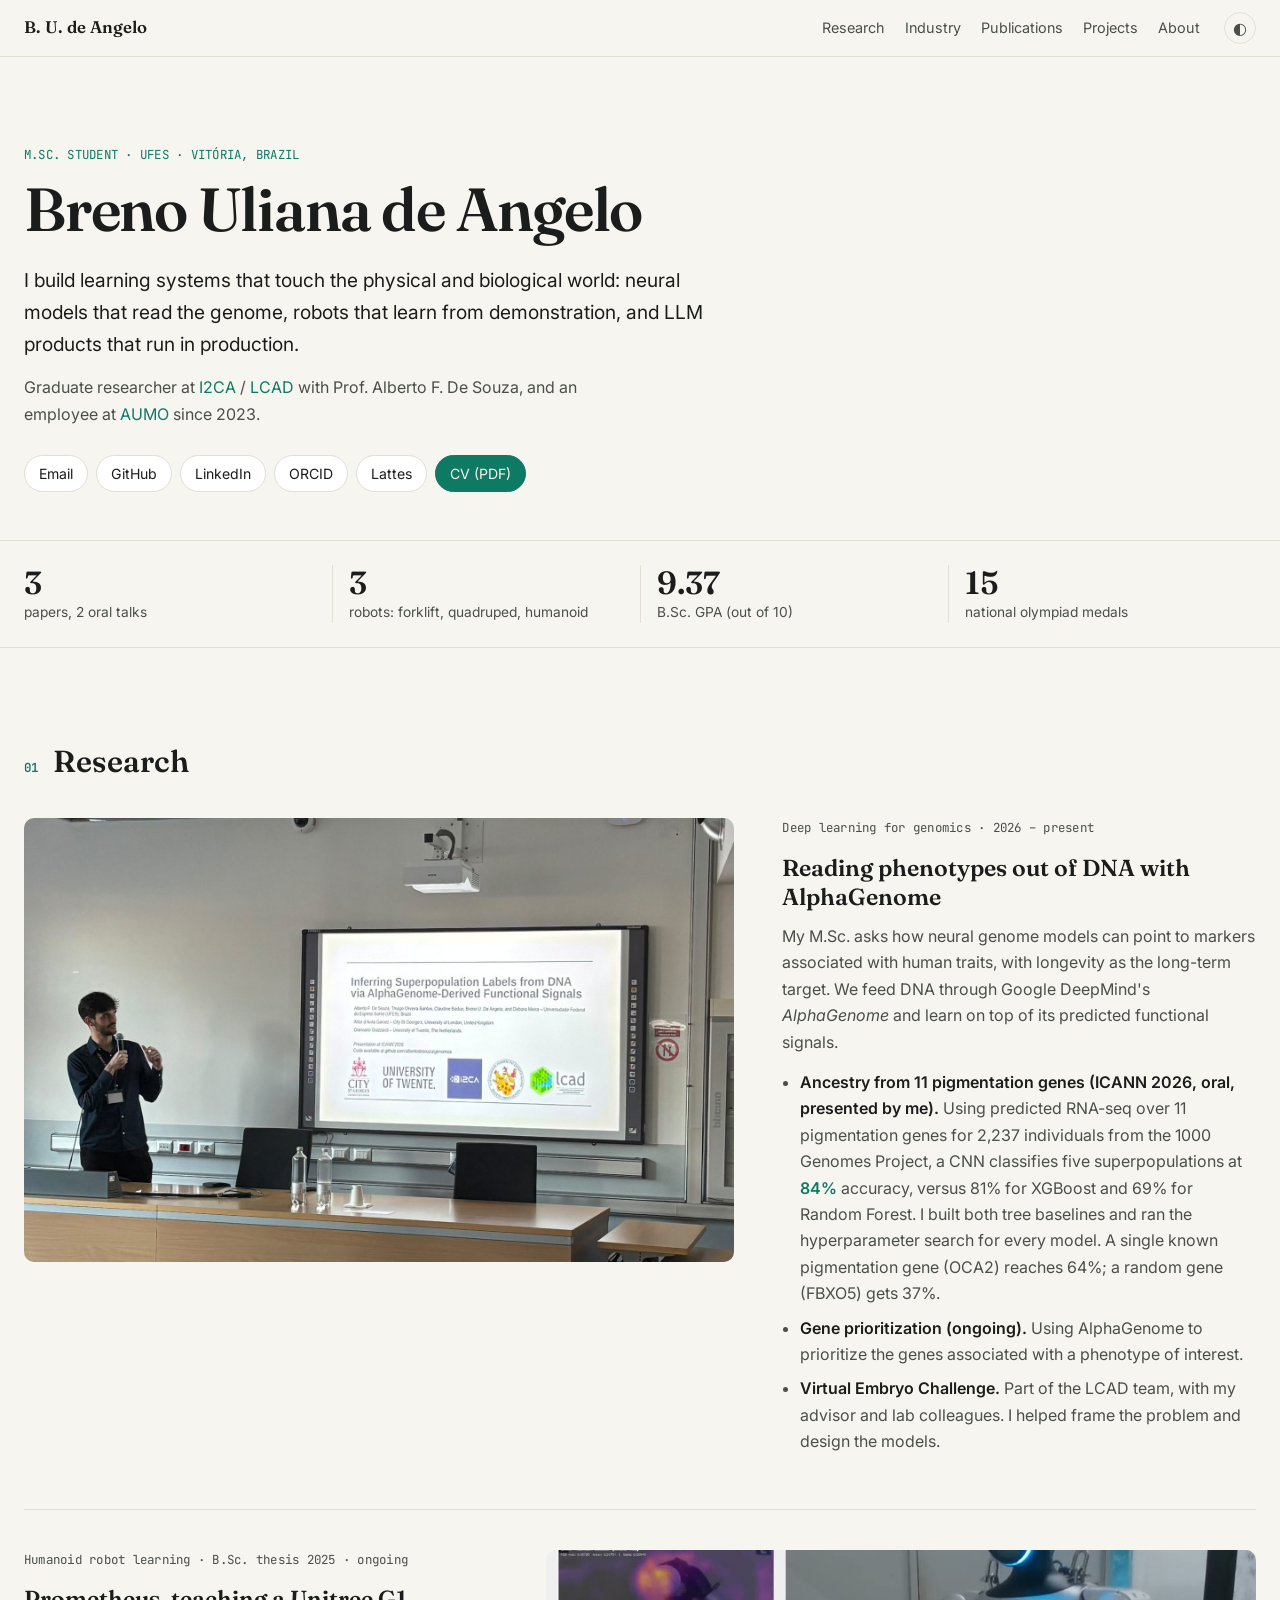
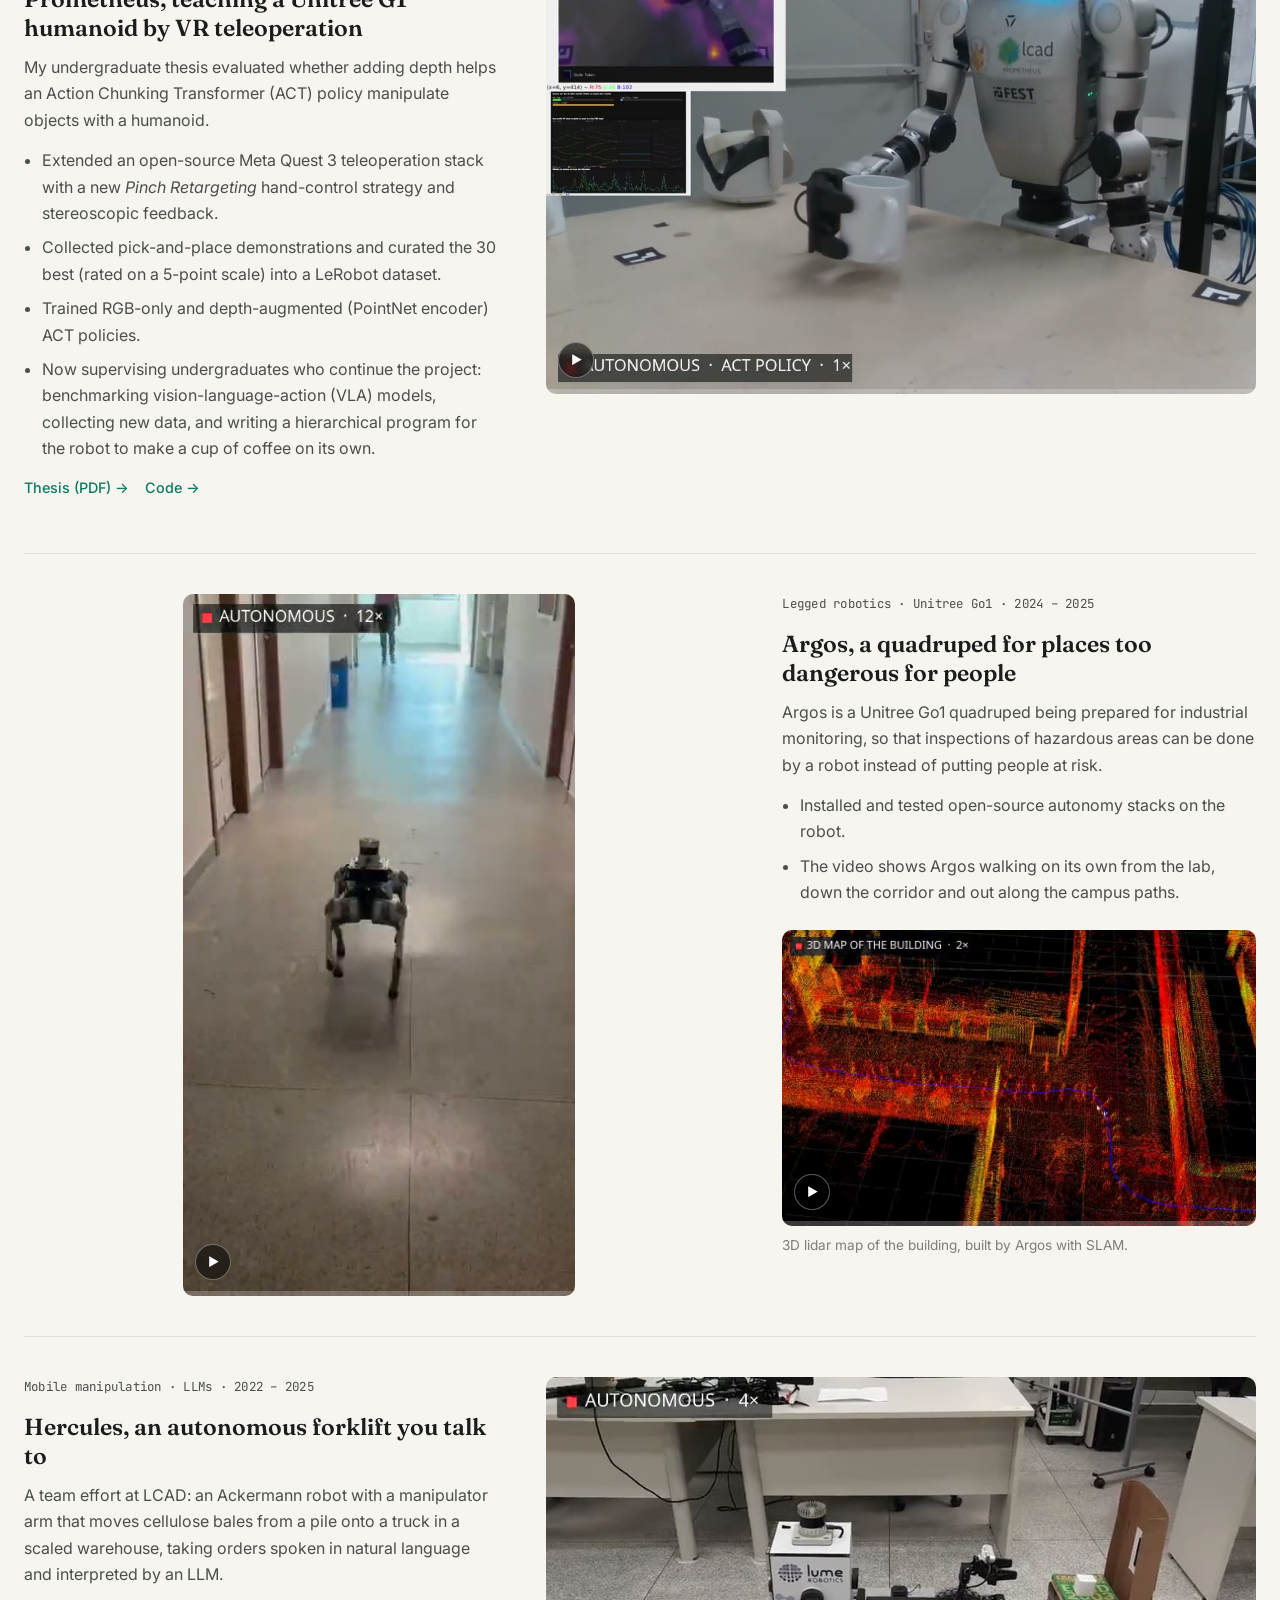
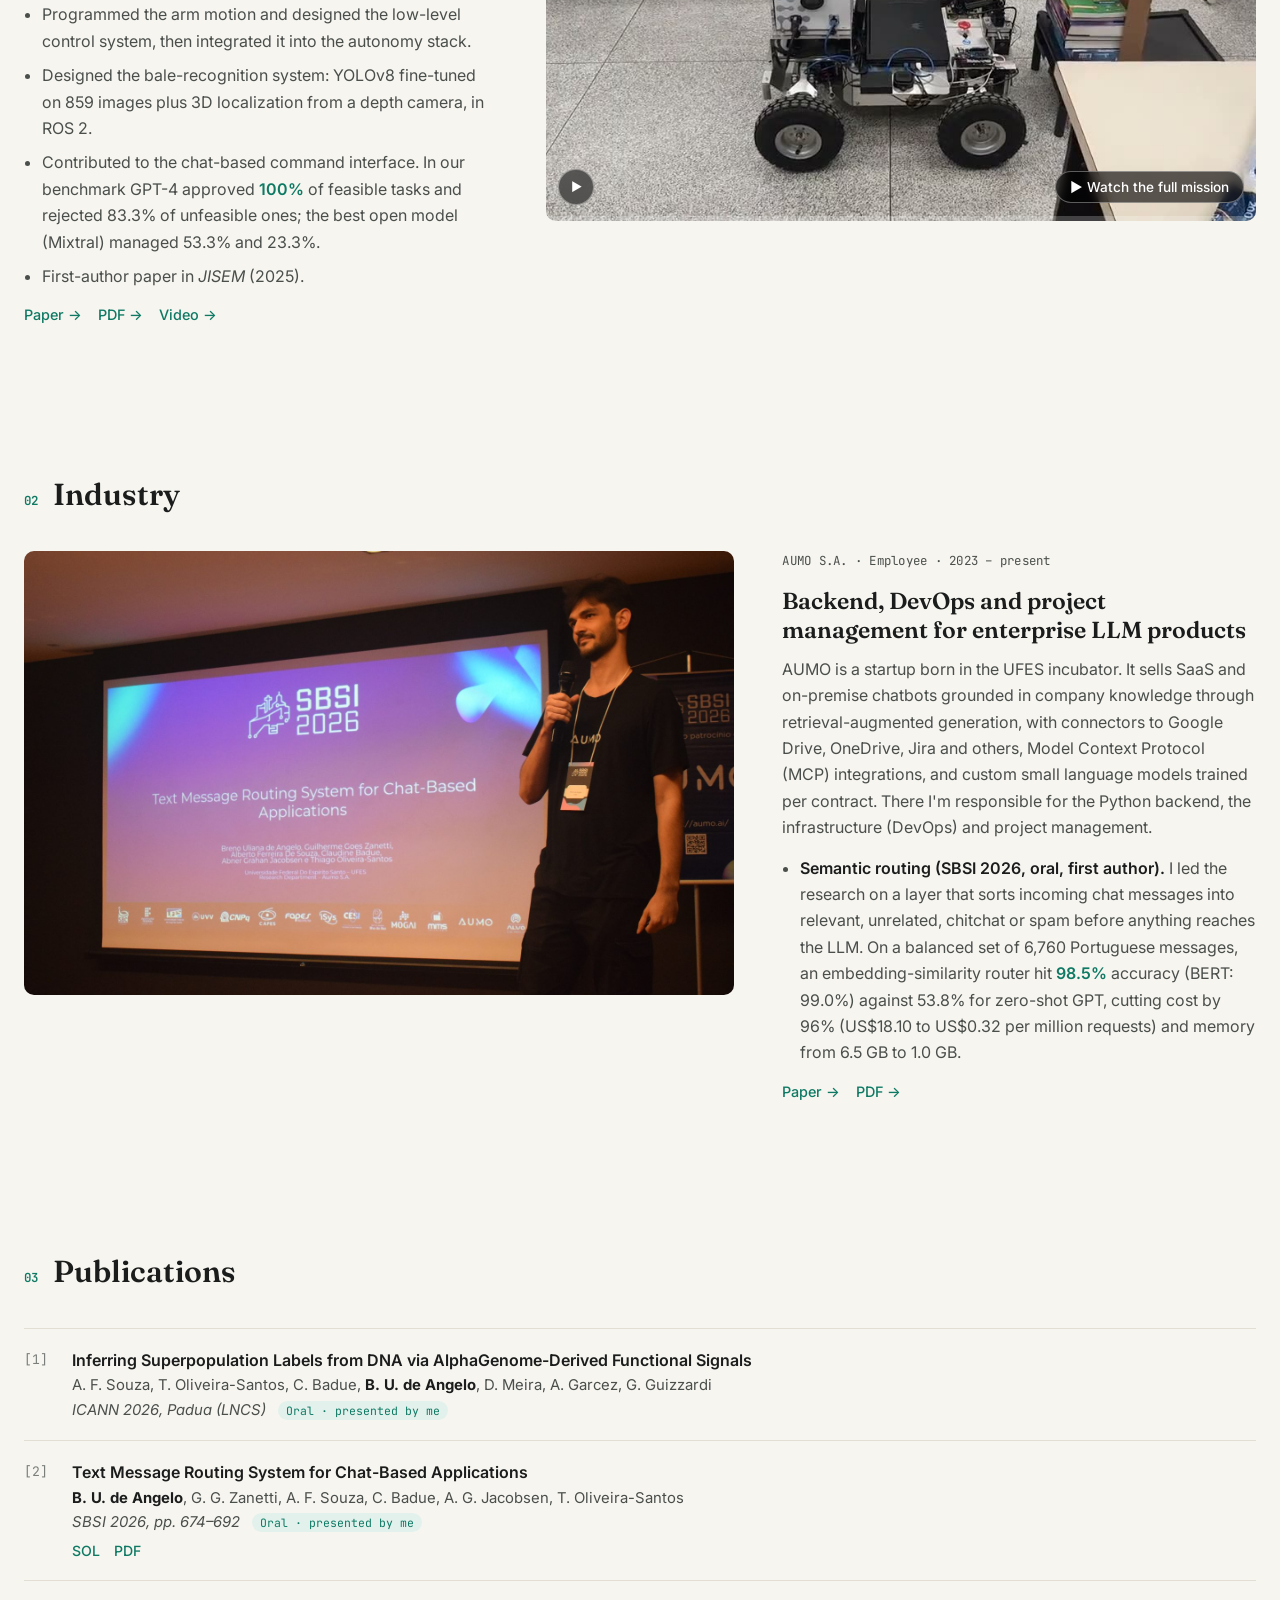
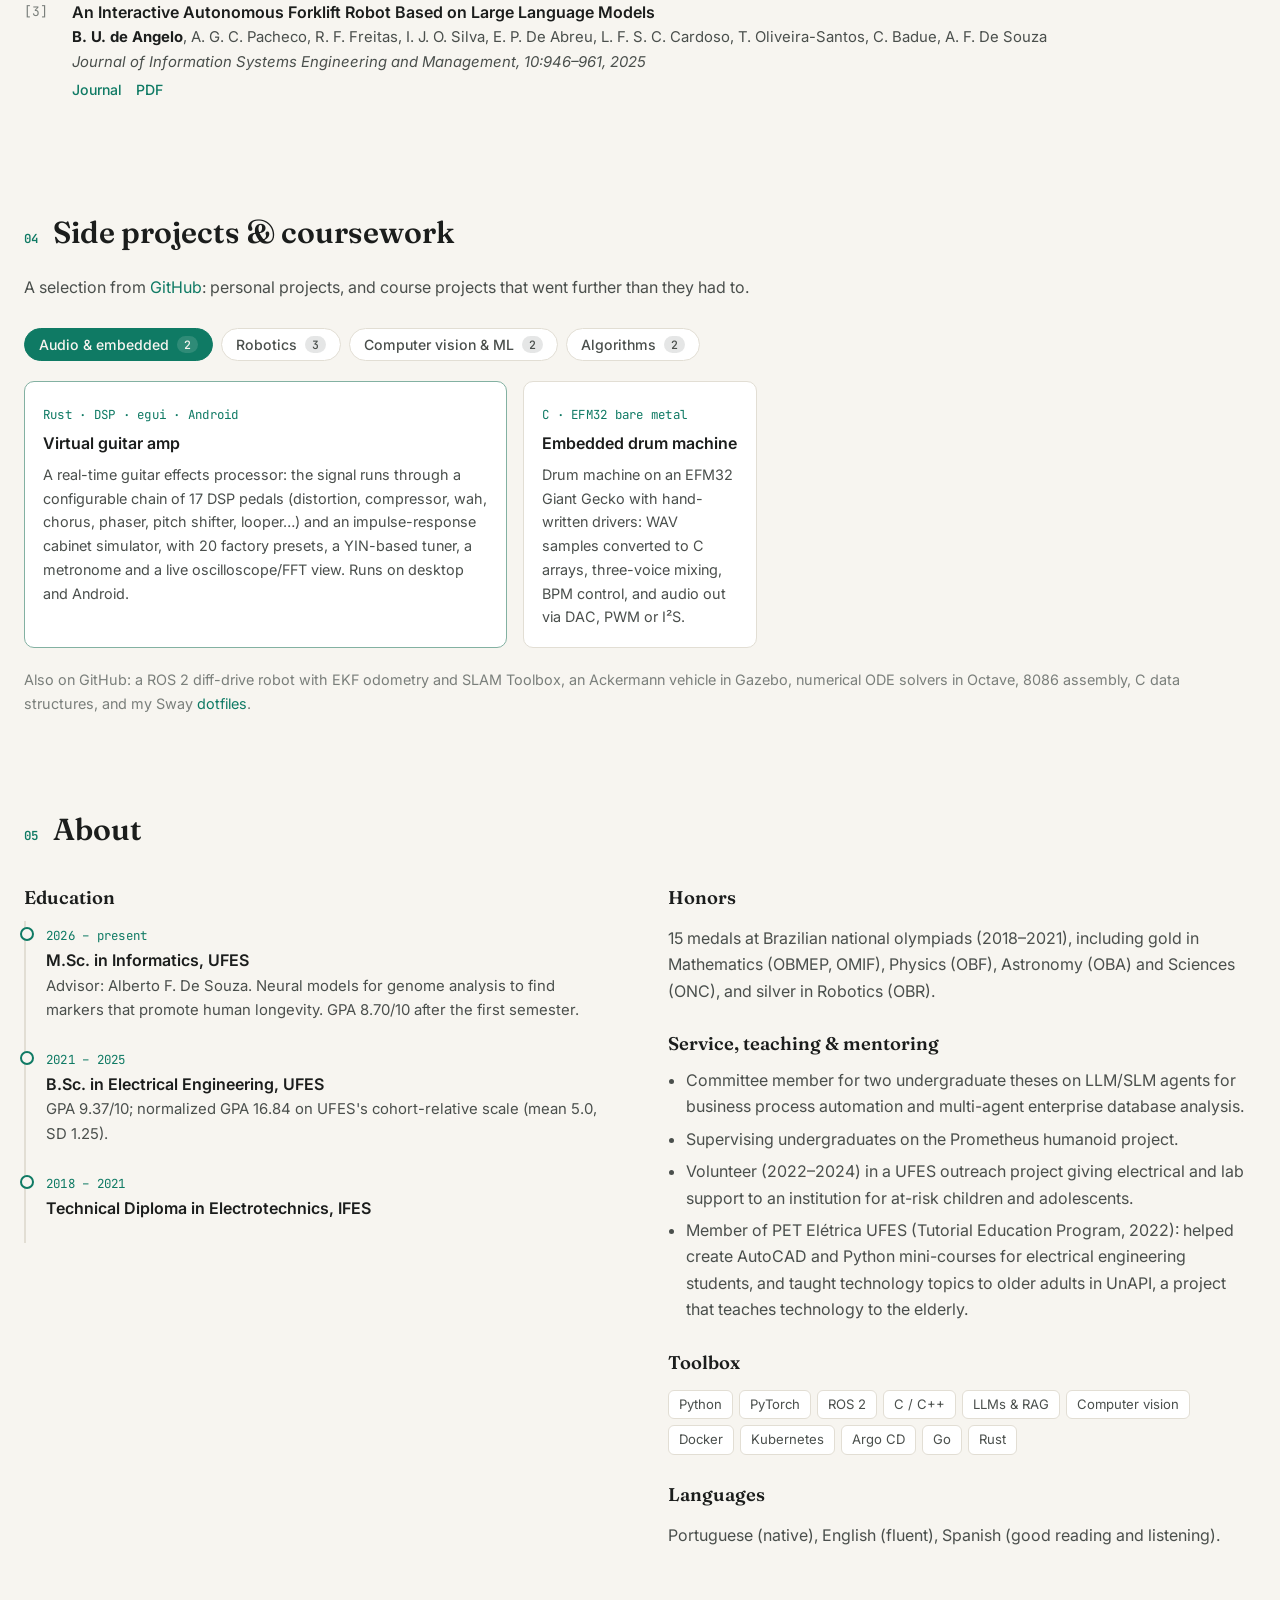
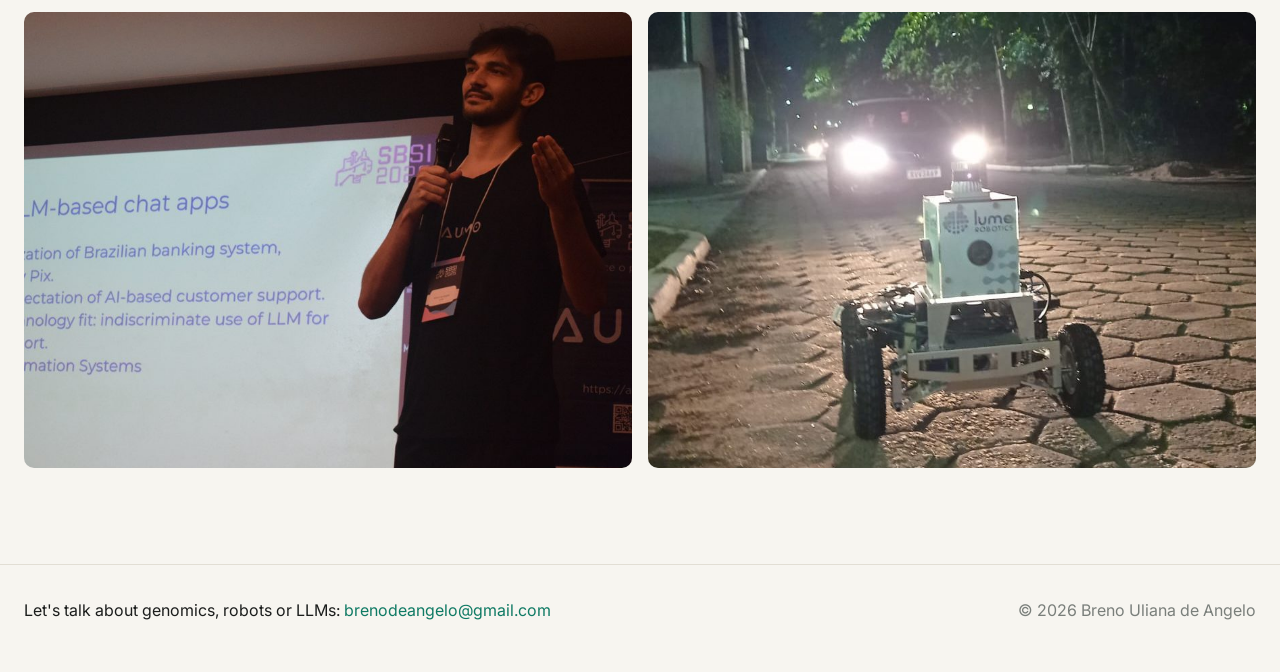
==== commit 3f92f9fb: "Topic selector for side projects" ====
--- a/index.html
+++ b/index.html
@@ -8,7 +8,7 @@
   <link rel="preconnect" href="https://fonts.googleapis.com">
   <link rel="preconnect" href="https://fonts.gstatic.com" crossorigin>
   <link href="https://fonts.googleapis.com/css2?family=Fraunces:opsz,wght@9..144,400;9..144,600&family=Inter:wght@400;500;600&family=JetBrains+Mono:wght@400;500&display=swap" rel="stylesheet">
-  <link rel="stylesheet" href="style.css?v=4">
+  <link rel="stylesheet" href="style.css?v=5">
 </head>
 <body>
 
@@ -334,6 +334,6 @@
   </div>
 </footer>
 
-<script src="main.js?v=3"></script>
+<script src="main.js?v=5"></script>
 </body>
 </html>
--- a/style.css
+++ b/style.css
@@ -257,3 +257,19 @@
   height: 100%; background: var(--accent); transform: scaleX(0); transform-origin: left;
 }
 .yt-play { bottom: 18px; }
+
+/* side-project topic selector */
+.topic-tabs { display: flex; flex-wrap: wrap; gap: 8px; margin: 0 0 20px; }
+.topic-tab {
+  display: inline-flex; align-items: center; gap: 8px; cursor: pointer;
+  padding: 7px 14px; border-radius: 999px; font: 500 .88rem var(--sans);
+  color: var(--ink-2); background: var(--surface); border: 1px solid var(--line);
+  transition: border-color .15s, color .15s, background .15s;
+}
+.topic-tab:hover { border-color: var(--accent); color: var(--accent); }
+.topic-tab[aria-selected="true"] { background: var(--accent); border-color: var(--accent); color: var(--bg); }
+.topic-count {
+  font: 500 .72rem var(--mono); padding: 1px 7px; border-radius: 999px;
+  background: color-mix(in srgb, currentColor 14%, transparent);
+}
+.repo-grid[hidden] { display: none; }
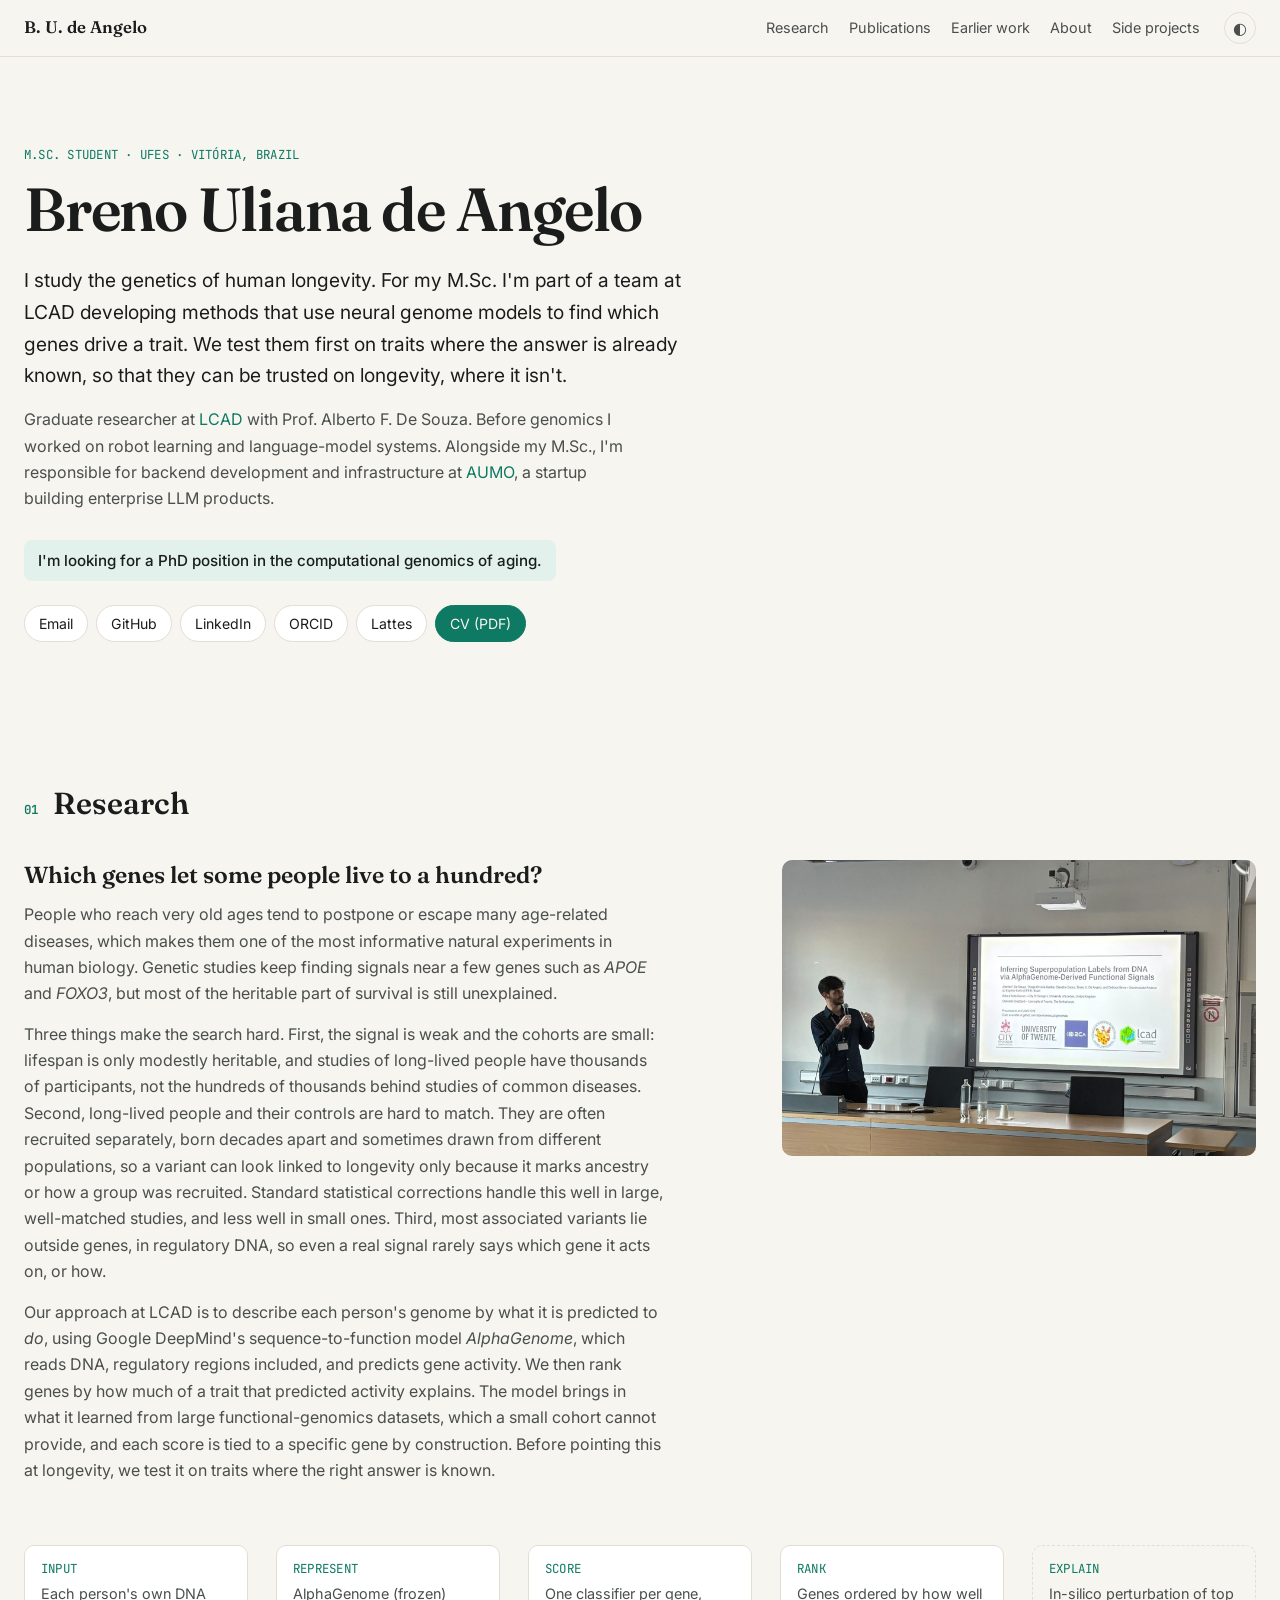
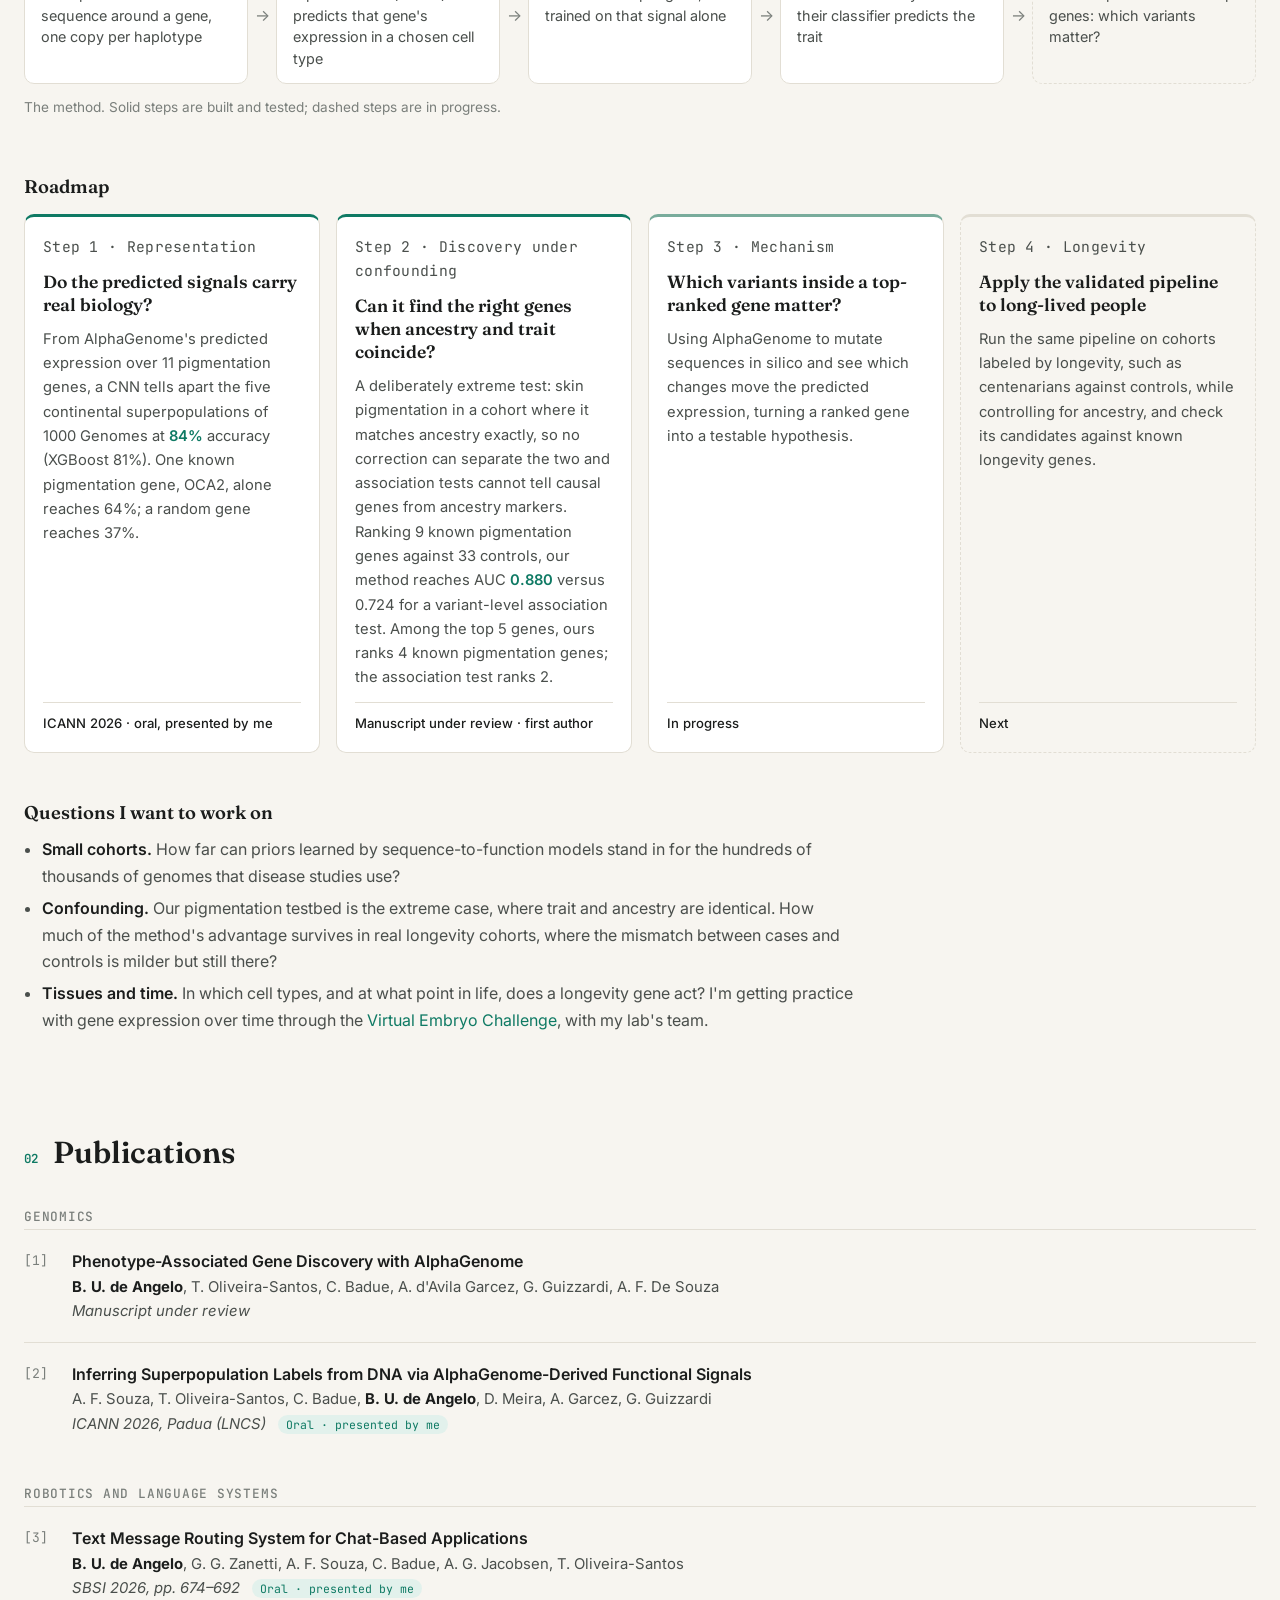
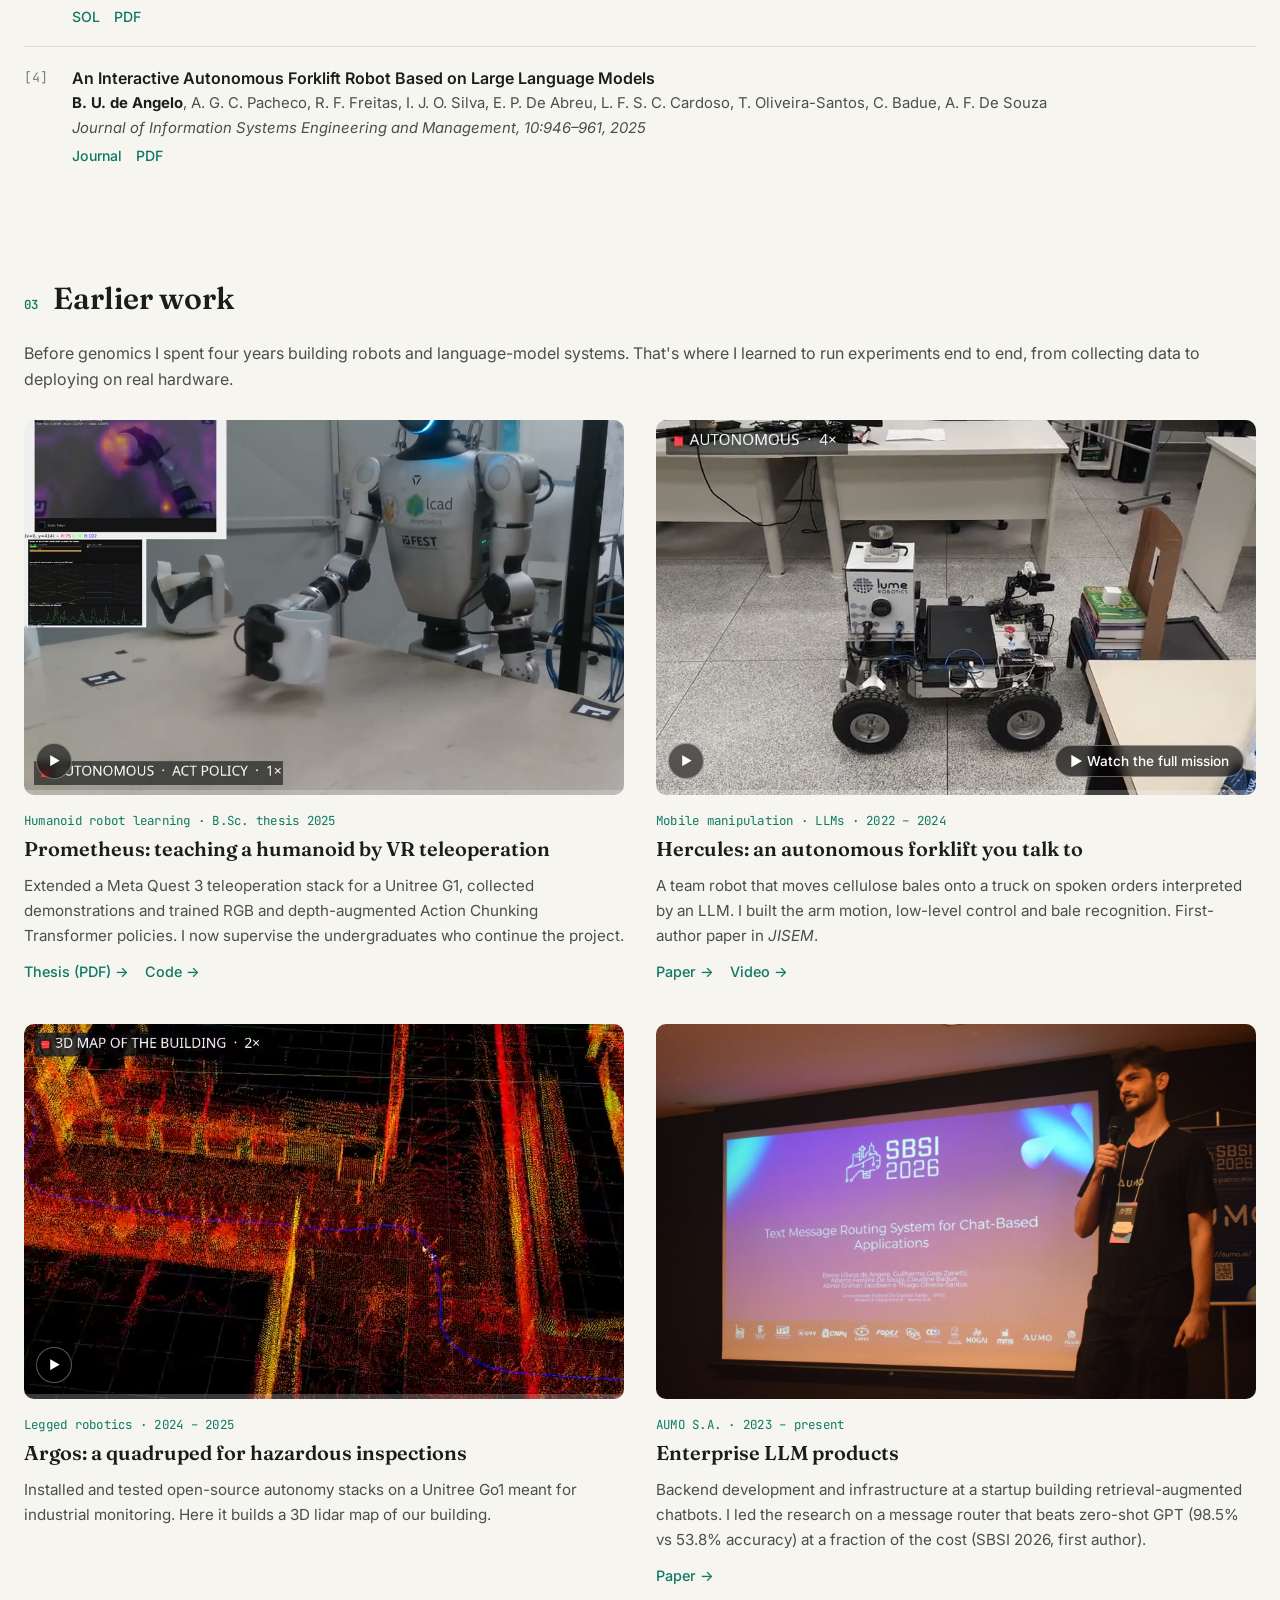
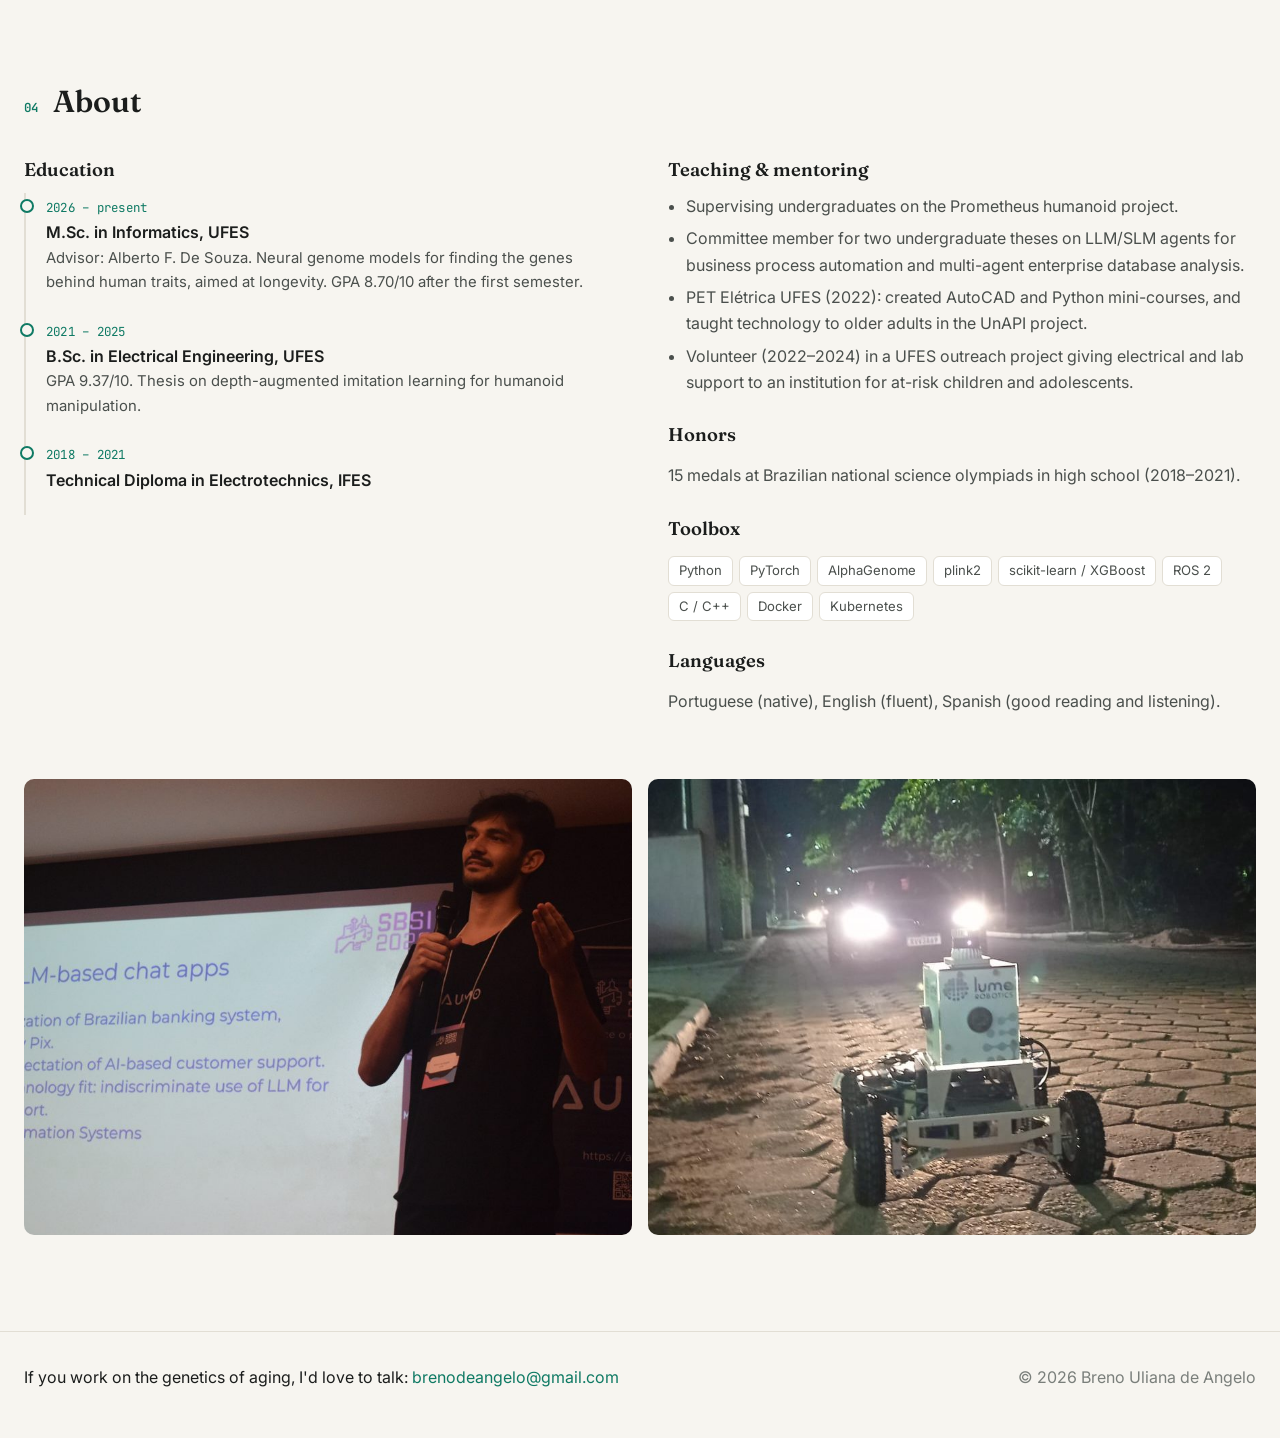
==== commit 864d8f46: "Center the site on longevity research; move side projects to their own page Research section now lea" ====
--- a/index.html
+++ b/index.html
@@ -4,11 +4,11 @@
   <meta charset="utf-8">
   <meta name="viewport" content="width=device-width, initial-scale=1">
   <title>Breno Uliana de Angelo</title>
-  <meta name="description" content="Breno Uliana de Angelo: M.Sc. student at UFES working on deep learning for genomics, robot learning and LLM systems.">
+  <meta name="description" content="Breno Uliana de Angelo: M.Sc. student at UFES working on neural genome models that find the genes behind human traits, aimed at the genetics of human longevity.">
   <link rel="preconnect" href="https://fonts.googleapis.com">
   <link rel="preconnect" href="https://fonts.gstatic.com" crossorigin>
   <link href="https://fonts.googleapis.com/css2?family=Fraunces:opsz,wght@9..144,400;9..144,600&family=Inter:wght@400;500;600&family=JetBrains+Mono:wght@400;500&display=swap" rel="stylesheet">
-  <link rel="stylesheet" href="style.css?v=5">
+  <link rel="stylesheet" href="style.css?v=6">
 </head>
 <body>
 
@@ -17,10 +17,10 @@
     <a class="brand" href="#top">B. U. de Angelo</a>
     <nav>
       <a href="#research">Research</a>
-      <a href="#industry">Industry</a>
       <a href="#publications">Publications</a>
-      <a href="#projects">Projects</a>
+      <a href="#earlier">Earlier work</a>
       <a href="#about">About</a>
+      <a href="projects.html">Side projects</a>
     </nav>
     <button class="theme-toggle" type="button" aria-label="Toggle dark mode">◐</button>
   </div>
@@ -34,14 +34,17 @@
       <p class="eyebrow">M.Sc. student · UFES · Vitória, Brazil</p>
       <h1>Breno Uliana de&nbsp;Angelo</h1>
       <p class="lede">
-        I build learning systems that touch the physical and biological world:
-        neural models that read the genome, robots that learn from demonstration,
-        and LLM products that run in production.
+        I study the genetics of human longevity. For my M.Sc. I'm part of a team at LCAD developing methods that
+        use neural genome models to find which genes drive a trait. We test them first on traits where the answer is already known,
+        so that they can be trusted on longevity, where it isn't.
       </p>
       <p class="lede-sub">
-        Graduate researcher at <a href="https://github.com/i2ca">I2CA</a> / <a href="https://github.com/LCAD-UFES">LCAD</a>
-        with Prof. Alberto F. De Souza, and an employee at <a href="https://github.com/aumoai">AUMO</a> since 2023.
+        Graduate researcher at <a href="https://www.lcad.inf.ufes.br">LCAD</a>
+        with Prof. Alberto F. De Souza. Before genomics I worked on robot learning and language-model systems.
+        Alongside my M.Sc., I'm responsible for backend development and infrastructure at
+        <a href="https://aumo.ai">AUMO</a>, a startup building enterprise LLM products.
       </p>
+      <p class="seeking">I'm looking for a PhD position in the computational genomics of aging.</p>
       <ul class="links">
         <li><a href="mailto:brenodeangelo@gmail.com">Email</a></li>
         <li><a href="https://github.com/Breno-de-Angelo">GitHub</a></li>
@@ -54,145 +57,121 @@
     <figure class="slot portrait" data-media="media/profile" data-label="Portrait photo"></figure>
   </section>
 
-  <section class="stats wrap" aria-label="At a glance">
-    <div><span class="num">3</span><span class="lbl">papers, 2 oral talks</span></div>
-    <div><span class="num">3</span><span class="lbl">robots: forklift, quadruped, humanoid</span></div>
-    <div><span class="num">9.37</span><span class="lbl">B.Sc. GPA (out of 10)</span></div>
-    <div><span class="num">15</span><span class="lbl">national olympiad medals</span></div>
-  </section>
-
   <!-- ===================== RESEARCH ===================== -->
   <section id="research" class="section wrap">
     <h2 class="section-title"><span>01</span> Research</h2>
 
-    <article class="project">
-      <figure class="slot" data-media="media/genomics" data-label="Presenting the AlphaGenome paper at ICANN 2026 in Padua, title slide"></figure>
-      <div class="project-body">
-        <p class="tag">Deep learning for genomics · 2026 – present</p>
-        <h3>Reading phenotypes out of DNA with AlphaGenome</h3>
-        <p>
-          My M.Sc. asks how neural genome models can point to markers associated with human traits, with longevity as the long-term target.
-          We feed DNA through Google DeepMind's <em>AlphaGenome</em> and learn on top of its predicted functional signals.
-        </p>
-        <ul class="results">
-          <li>
-            <strong>Ancestry from 11 pigmentation genes (ICANN 2026, oral, presented by me).</strong>
-            Using predicted RNA-seq over 11 pigmentation genes for 2,237 individuals from the 1000 Genomes Project, a CNN classifies five superpopulations at
-            <b>84%</b> accuracy, versus 81% for XGBoost and 69% for Random Forest. I built both tree baselines and ran the hyperparameter search for every model.
-            A single known pigmentation gene (OCA2) reaches 64%; a random gene (FBXO5) gets 37%.
-          </li>
-          <li>
-            <strong>Gene prioritization (ongoing).</strong>
-            Using AlphaGenome to prioritize the genes associated with a phenotype of interest.
-          </li>
-          <li>
-            <strong>Virtual Embryo Challenge.</strong> Part of the LCAD team, with my advisor and lab colleagues. I helped frame the problem and design the models.
-          </li>
-        </ul>
+    <div class="agenda-intro">
+      <div class="prose">
+        <h3>Which genes let some people live to a hundred?</h3>
+        <p>
+          People who reach very old ages tend to postpone or escape many age-related diseases, which makes them one of the most
+          informative natural experiments in human biology. Genetic studies keep finding signals near a few genes such as
+          <em>APOE</em> and <em>FOXO3</em>, but most of the heritable part of survival is still unexplained.
+        </p>
+        <p>
+          Three things make the search hard. First, the signal is weak and the cohorts are small: lifespan is only modestly
+          heritable, and studies of long-lived people have thousands of participants, not the hundreds of thousands behind
+          studies of common diseases. Second, long-lived people and their controls are hard to match. They are often recruited
+          separately, born decades apart and sometimes drawn from different populations, so a variant can look linked to longevity
+          only because it marks ancestry or how a group was recruited. Standard statistical corrections handle this well in large,
+          well-matched studies, and less well in small ones. Third, most associated variants lie outside genes, in regulatory DNA,
+          so even a real signal rarely says which gene it acts on, or how.
+        </p>
+        <p>
+          Our approach at LCAD is to describe each person's genome by what it is predicted to <em>do</em>, using
+          Google DeepMind's sequence-to-function model <em>AlphaGenome</em>, which reads DNA, regulatory regions included,
+          and predicts gene activity. We then rank genes by how much of a trait that predicted activity explains. The model brings in
+          what it learned from large functional-genomics datasets, which a small cohort cannot provide, and each score is tied to
+          a specific gene by construction. Before pointing this at longevity, we test it on traits where the right answer is known.
+        </p>
       </div>
-    </article>
-
-    <article class="project">
-      <figure class="slot" data-media="media/prometheus" data-label="The Unitree G1 running a learned ACT policy autonomously: it grasps a mug, lifts it and puts it back down (real time)"></figure>
-      <div class="project-body">
-        <p class="tag">Humanoid robot learning · B.Sc. thesis 2025 · ongoing</p>
-        <h3>Prometheus, teaching a Unitree G1 humanoid by VR teleoperation</h3>
-        <p>
-          My undergraduate thesis evaluated whether adding depth helps an Action Chunking Transformer (ACT) policy manipulate objects with a humanoid.
-        </p>
-        <ul class="results">
-          <li>Extended an open-source Meta Quest&nbsp;3 teleoperation stack with a new <em>Pinch Retargeting</em> hand-control strategy and stereoscopic feedback.</li>
-          <li>Collected pick-and-place demonstrations and curated the 30 best (rated on a 5-point scale) into a LeRobot dataset.</li>
-          <li>Trained RGB-only and depth-augmented (PointNet encoder) ACT policies.</li>
-          <li>Now supervising undergraduates who continue the project: benchmarking vision-language-action (VLA) models, collecting new data, and writing a hierarchical program for the robot to make a cup of coffee on its own.</li>
-        </ul>
-        <p class="actions">
-          <a href="papers/2025-tcc-depth-augmented-act-humanoid.pdf">Thesis (PDF)</a>
-          <a href="https://github.com/Breno-de-Angelo/refactored-prometheus">Code</a>
-        </p>
-      </div>
-    </article>
-
-    <article class="project">
-      <figure class="slot tall" data-media="media/argos" data-label="Argos walking autonomously from the lab, down the corridor and out along the campus paths (sped up 12×)"></figure>
-      <div class="project-body">
-        <p class="tag">Legged robotics · Unitree Go1 · 2024 – 2025</p>
-        <h3>Argos, a quadruped for places too dangerous for people</h3>
-        <p>
-          Argos is a Unitree Go1 quadruped being prepared for industrial monitoring, so that inspections of hazardous areas
-          can be done by a robot instead of putting people at risk.
-        </p>
-        <ul class="results">
-          <li>Installed and tested open-source autonomy stacks on the robot.</li>
-          <li>The video shows Argos walking on its own from the lab, down the corridor and out along the campus paths.</li>
-        </ul>
-        <figure class="slot secondary" data-media="media/argos-slam" data-label="Argos building a 3D lidar map of the building with SLAM, then a fly-around of the finished map"></figure>
-        <p class="media-caption">3D lidar map of the building, built by Argos with SLAM.</p>
-      </div>
-    </article>
-
-    <article class="project">
-      <figure class="slot" data-media="media/hercules" data-youtube="1shBzEbdhWM" data-youtube-label="Watch the full mission" data-label="Hercules autonomously picks a bale from the pile and delivers it to the truck (sped up)"></figure>
-      <div class="project-body">
-        <p class="tag">Mobile manipulation · LLMs · 2022 – 2025</p>
-        <h3>Hercules, an autonomous forklift you talk to</h3>
-        <p>
-          A team effort at LCAD: an Ackermann robot with a manipulator arm that moves cellulose bales from a pile onto a truck in a scaled warehouse,
-          taking orders spoken in natural language and interpreted by an LLM.
-        </p>
-        <ul class="results">
-          <li>Programmed the arm motion and designed the low-level control system, then integrated it into the autonomy stack.</li>
-          <li>Designed the bale-recognition system: YOLOv8 fine-tuned on 859 images plus 3D localization from a depth camera, in ROS&nbsp;2.</li>
-          <li>Contributed to the chat-based command interface. In our benchmark GPT-4 approved <b>100%</b> of feasible tasks and rejected 83.3% of unfeasible ones; the best open model (Mixtral) managed 53.3% and 23.3%.</li>
-          <li>First-author paper in <em>JISEM</em> (2025).</li>
-        </ul>
-        <p class="actions">
-          <a href="https://jisem-journal.com/index.php/journal/article/view/4610">Paper</a>
-          <a href="papers/2025-jisem-hercules-forklift.pdf">PDF</a>
-          <a href="https://www.youtube.com/watch?v=1shBzEbdhWM">Video</a>
-        </p>
-      </div>
-    </article>
-  </section>
-
-  <!-- ===================== INDUSTRY ===================== -->
-  <section id="industry" class="section wrap">
-    <h2 class="section-title"><span>02</span> Industry</h2>
-
-    <article class="project">
-      <figure class="slot" data-media="media/aumo" data-label="Presenting the message routing paper at SBSI 2026"></figure>
-      <div class="project-body">
-        <p class="tag">AUMO S.A. · Employee · 2023 – present</p>
-        <h3>Backend, DevOps and project management for enterprise LLM products</h3>
-        <p>
-          AUMO is a startup born in the UFES incubator. It sells SaaS and on-premise chatbots grounded in company knowledge through retrieval-augmented generation,
-          with connectors to Google Drive, OneDrive, Jira and others, Model Context Protocol (MCP) integrations, and custom small language models trained per contract.
-          There I'm responsible for the Python backend, the infrastructure (DevOps) and project management.
-        </p>
-        <ul class="results">
-          <li>
-            <strong>Semantic routing (SBSI 2026, oral, first author).</strong> I led the research on a layer that sorts incoming chat messages
-            into relevant, unrelated, chitchat or spam before anything reaches the LLM. On a balanced set of 6,760 Portuguese messages, an embedding-similarity router hit
-            <b>98.5%</b> accuracy (BERT: 99.0%) against 53.8% for zero-shot GPT, cutting cost by 96% (US$18.10 to US$0.32 per million requests) and memory from 6.5&nbsp;GB to 1.0&nbsp;GB.
-          </li>
-        </ul>
-        <p class="actions">
-          <a href="https://sol.sbc.org.br/index.php/sbsi/article/view/41348">Paper</a>
-          <a href="papers/2026-sbsi-text-message-routing.pdf">PDF</a>
-        </p>
-      </div>
-    </article>
+      <figure class="slot" data-media="media/genomics" data-label="Presenting the AlphaGenome paper at ICANN 2026 in Padua"></figure>
+    </div>
+
+    <figure class="pipeline" aria-label="Method pipeline">
+      <ol>
+        <li><span class="pl-k">Input</span>Each person's own DNA sequence around a gene, one copy per haplotype</li>
+        <li><span class="pl-k">Represent</span>AlphaGenome (frozen) predicts that gene's expression in a chosen cell type</li>
+        <li><span class="pl-k">Score</span>One classifier per gene, trained on that signal alone</li>
+        <li><span class="pl-k">Rank</span>Genes ordered by how well their classifier predicts the trait</li>
+        <li class="todo"><span class="pl-k">Explain</span>In-silico perturbation of top genes: which variants matter?</li>
+      </ol>
+      <figcaption>The method. Solid steps are built and tested; dashed steps are in progress.</figcaption>
+    </figure>
+
+    <h3 class="sub roadmap-title">Roadmap</h3>
+    <ol class="roadmap">
+      <li class="done">
+        <p class="step-k">Step 1 · Representation</p>
+        <h4>Do the predicted signals carry real biology?</h4>
+        <p>
+          From AlphaGenome's predicted expression over 11 pigmentation genes, a CNN tells apart the five continental
+          superpopulations of 1000 Genomes at <b>84%</b> accuracy (XGBoost 81%). One known pigmentation gene, OCA2, alone reaches 64%;
+          a random gene reaches 37%.
+        </p>
+        <p class="step-ref">ICANN 2026 · oral, presented by me</p>
+      </li>
+      <li class="done">
+        <p class="step-k">Step 2 · Discovery under confounding</p>
+        <h4>Can it find the right genes when ancestry and trait coincide?</h4>
+        <p>
+          A deliberately extreme test: skin pigmentation in a cohort where it matches ancestry exactly, so no correction
+          can separate the two and association tests cannot tell causal genes from ancestry markers. Ranking 9 known pigmentation genes against 33 controls, our method reaches
+          AUC <b>0.880</b> versus 0.724 for a variant-level association test. Among the top 5 genes, ours ranks 4 known pigmentation genes; the association test ranks 2.
+        </p>
+        <p class="step-ref">Manuscript under review · first author</p>
+      </li>
+      <li class="now">
+        <p class="step-k">Step 3 · Mechanism</p>
+        <h4>Which variants inside a top-ranked gene matter?</h4>
+        <p>
+          Using AlphaGenome to mutate sequences in silico and see which changes move the predicted expression,
+          turning a ranked gene into a testable hypothesis.
+        </p>
+        <p class="step-ref">In progress</p>
+      </li>
+      <li class="next">
+        <p class="step-k">Step 4 · Longevity</p>
+        <h4>Apply the validated pipeline to long-lived people</h4>
+        <p>
+          Run the same pipeline on cohorts labeled by longevity, such as centenarians against controls, while controlling for ancestry,
+          and check its candidates against known longevity genes.
+        </p>
+        <p class="step-ref">Next</p>
+      </li>
+    </ol>
+
+    <div class="questions">
+      <h3 class="sub">Questions I want to work on</h3>
+      <ul class="plain">
+        <li><strong>Small cohorts.</strong> How far can priors learned by sequence-to-function models stand in for the hundreds of thousands of genomes that disease studies use?</li>
+        <li><strong>Confounding.</strong> Our pigmentation testbed is the extreme case, where trait and ancestry are identical. How much of the method's advantage survives in real longevity cohorts, where the mismatch between cases and controls is milder but still there?</li>
+        <li><strong>Tissues and time.</strong> In which cell types, and at what point in life, does a longevity gene act? I'm getting practice with gene expression over time through the <a href="https://virtualembryo.ai/challenge">Virtual Embryo Challenge</a>, with my lab's team.</li>
+      </ul>
+    </div>
   </section>
 
   <!-- ===================== PUBLICATIONS ===================== -->
   <section id="publications" class="section wrap">
-    <h2 class="section-title"><span>03</span> Publications</h2>
+    <h2 class="section-title"><span>02</span> Publications</h2>
+
+    <h3 class="pub-group">Genomics</h3>
     <ol class="pubs">
+      <li>
+        <p class="pub-title">Phenotype-Associated Gene Discovery with AlphaGenome</p>
+        <p class="pub-authors"><b>B. U. de Angelo</b>, T. Oliveira-Santos, C. Badue, A. d'Avila Garcez, G. Guizzardi, A. F. De Souza</p>
+        <p class="pub-venue">Manuscript under review</p>
+      </li>
       <li>
         <p class="pub-title">Inferring Superpopulation Labels from DNA via AlphaGenome-Derived Functional Signals</p>
         <p class="pub-authors">A. F. Souza, T. Oliveira-Santos, C. Badue, <b>B. U. de Angelo</b>, D. Meira, A. Garcez, G. Guizzardi</p>
         <p class="pub-venue">ICANN 2026, Padua (LNCS) <span class="badge">Oral · presented by me</span></p>
       </li>
+    </ol>
+
+    <h3 class="pub-group">Robotics and language systems</h3>
+    <ol class="pubs">
       <li>
         <p class="pub-title">Text Message Routing System for Chat-Based Applications</p>
         <p class="pub-authors"><b>B. U. de Angelo</b>, G. G. Zanetti, A. F. Souza, C. Badue, A. G. Jacobsen, T. Oliveira-Santos</p>
@@ -208,73 +187,68 @@
     </ol>
   </section>
 
-  <!-- ===================== PROJECTS ===================== -->
-  <section id="projects" class="section wrap">
-    <h2 class="section-title"><span>04</span> Side projects &amp; coursework</h2>
-    <p class="section-intro">A selection from <a href="https://github.com/Breno-de-Angelo">GitHub</a>: personal projects, and course projects that went further than they had to.</p>
-    <h3 class="repo-cat">Audio &amp; embedded</h3>
-    <div class="repo-grid">
-      <a class="repo featured" href="https://github.com/Breno-de-Angelo/guitar_virtual_amp">
-        <span class="repo-lang">Rust · DSP · egui · Android</span>
-        <h4>Virtual guitar amp</h4>
-        <p>A real-time guitar effects processor: the signal runs through a configurable chain of 17 DSP pedals (distortion, compressor, wah, chorus, phaser, pitch shifter, looper…) and an impulse-response cabinet simulator, with 20 factory presets, a YIN-based tuner, a metronome and a live oscilloscope/FFT view. Runs on desktop and Android.</p>
-      </a>
-      <a class="repo" href="https://github.com/Breno-de-Angelo/embedded-drum-synth">
-        <span class="repo-lang">C · EFM32 bare metal</span>
-        <h4>Embedded drum machine</h4>
-        <p>Drum machine on an EFM32 Giant Gecko with hand-written drivers: WAV samples converted to C arrays, three-voice mixing, BPM control, and audio out via DAC, PWM or I²S.</p>
-      </a>
-    </div>
-    <h3 class="repo-cat">Robotics</h3>
-    <div class="repo-grid">
-      <a class="repo" href="https://github.com/Breno-de-Angelo/robos_autonomos_t1">
-        <span class="repo-lang">Python · ROS 2 · Nav2 · YOLO</span>
-        <h4>Autonomous explorer</h4>
-        <p>A simulated TurtleBot3 with 3D lidar explores an unknown world, choosing its next goals from the Nav2 costmap, and locates objects by combining a fine-tuned YOLO detector with lidar, estimating each object's width.</p>
-      </a>
-      <a class="repo" href="https://github.com/Breno-de-Angelo/robos_autonomos_t2">
-        <span class="repo-lang">Python · ROS 2 · Nav2</span>
-        <h4>Person-following robot</h4>
-        <p>A simulated robot explores until it detects a person, then stops exploring and navigates to them with Nav2.</p>
-      </a>
-      <a class="repo" href="https://github.com/Breno-de-Angelo/robotica_movel">
-        <span class="repo-lang">Python · ROS · Control</span>
-        <h4>Quadrotor flight control</h4>
-        <p>Inner/outer-loop (kinematic + dynamic) controller for a Parrot Bebop 2, tuned in simulation and then flown on the real drone for positioning, trajectory tracking and path following.</p>
-      </a>
-    </div>
-    <h3 class="repo-cat">Computer vision &amp; ML</h3>
-    <div class="repo-grid">
-      <a class="repo" href="https://github.com/Breno-de-Angelo/person_tracker">
-        <span class="repo-lang">Python · YOLOv8 · MQTT</span>
-        <h4>Occupancy-based power switching</h4>
-        <p>One hallway camera tracks people with YOLOv8 and counts them in and out of each door marked on the frame; over MQTT, each room's power is switched on when someone is inside and off when it empties.</p>
-      </a>
-      <a class="repo" href="https://github.com/Breno-de-Angelo/lesion-classifier-generalization">
-        <span class="repo-lang">Python · PyTorch</span>
-        <h4>Skin-lesion classifier generalization</h4>
-        <p>Trains EfficientNet on PAD-UFES-20 and on ISIC 2019+2020, then tests each on the other dataset to measure how well it transfers (balanced accuracy, ROC curves, W&amp;B tracking).</p>
-      </a>
-    </div>
-    <h3 class="repo-cat">Algorithms</h3>
-    <div class="repo-grid">
-      <a class="repo" href="https://github.com/Breno-de-Angelo/graph-theory">
-        <span class="repo-lang">Python · Algorithms</span>
-        <h4>Graph algorithms &amp; scalability</h4>
-        <p>Edge-disjoint paths via Menger's theorem and Dinic's max-flow in O(E√E), with generated graphs and empirical time and memory scaling fits.</p>
-      </a>
-      <a class="repo" href="https://github.com/Breno-de-Angelo/huffman-encoding">
-        <span class="repo-lang">C</span>
-        <h4>Huffman compressor</h4>
-        <p>File encoder and decoder in plain C, verified by a lossless round trip on the full text of the Bible.</p>
-      </a>
-    </div>
-    <p class="more">Also on GitHub: a ROS 2 diff-drive robot with EKF odometry and SLAM Toolbox, an Ackermann vehicle in Gazebo, numerical ODE solvers in Octave, 8086 assembly, C data structures, and my Sway <a href="https://github.com/Breno-de-Angelo/dotfiles">dotfiles</a>.</p>
+  <!-- ===================== EARLIER WORK ===================== -->
+  <section id="earlier" class="section wrap">
+    <h2 class="section-title"><span>03</span> Earlier work</h2>
+    <p class="section-intro">Before genomics I spent four years building robots and language-model systems. That's where I learned to run experiments end to end, from collecting data to deploying on real hardware.</p>
+
+    <div class="card-grid">
+      <article class="card">
+        <figure class="slot" data-media="media/prometheus" data-label="The Unitree G1 running a learned ACT policy: it grasps a mug, lifts it and puts it back down (real time)"></figure>
+        <p class="tag">Humanoid robot learning · B.Sc. thesis 2025</p>
+        <h3>Prometheus: teaching a humanoid by VR teleoperation</h3>
+        <p>
+          Extended a Meta Quest&nbsp;3 teleoperation stack for a Unitree G1, collected demonstrations and trained RGB and depth-augmented
+          Action Chunking Transformer policies. I now supervise the undergraduates who continue the project.
+        </p>
+        <p class="actions">
+          <a href="papers/2025-tcc-depth-augmented-act-humanoid.pdf">Thesis (PDF)</a>
+          <a href="https://github.com/Breno-de-Angelo/refactored-prometheus">Code</a>
+        </p>
+      </article>
+
+      <article class="card">
+        <figure class="slot" data-media="media/hercules" data-youtube="1shBzEbdhWM" data-youtube-label="Watch the full mission" data-label="Hercules autonomously picks a bale from the pile and delivers it to the truck (sped up)"></figure>
+        <p class="tag">Mobile manipulation · LLMs · 2022 – 2024</p>
+        <h3>Hercules: an autonomous forklift you talk to</h3>
+        <p>
+          A team robot that moves cellulose bales onto a truck on spoken orders interpreted by an LLM. I built the arm motion, low-level control
+          and bale recognition. First-author paper in <em>JISEM</em>.
+        </p>
+        <p class="actions">
+          <a href="https://jisem-journal.com/index.php/journal/article/view/4610">Paper</a>
+          <a href="https://www.youtube.com/watch?v=1shBzEbdhWM">Video</a>
+        </p>
+      </article>
+
+      <article class="card">
+        <figure class="slot" data-media="media/argos-slam" data-label="Argos building a 3D lidar map of the building with SLAM, then a fly-around of the finished map"></figure>
+        <p class="tag">Legged robotics · 2024 – 2025</p>
+        <h3>Argos: a quadruped for hazardous inspections</h3>
+        <p>
+          Installed and tested open-source autonomy stacks on a Unitree Go1 meant for industrial monitoring. Here it builds a 3D lidar map of
+          our building.
+        </p>
+      </article>
+
+      <article class="card">
+        <figure class="slot" data-media="media/aumo" data-label="Presenting the message routing paper at SBSI 2026"></figure>
+        <p class="tag">AUMO S.A. · 2023 – present</p>
+        <h3>Enterprise LLM products</h3>
+        <p>
+          Backend development and infrastructure at a startup building retrieval-augmented chatbots. I led the research on a message router
+          that beats zero-shot GPT (98.5% vs 53.8% accuracy) at a fraction of the cost (SBSI 2026, first author).
+        </p>
+        <p class="actions">
+          <a href="https://sol.sbc.org.br/index.php/sbsi/article/view/41348">Paper</a>
+        </p>
+      </article>
+    </div>
   </section>
 
   <!-- ===================== ABOUT ===================== -->
   <section id="about" class="section wrap">
-    <h2 class="section-title"><span>05</span> About</h2>
+    <h2 class="section-title"><span>04</span> About</h2>
 
     <div class="about-grid">
       <div>
@@ -283,12 +257,12 @@
           <li>
             <span class="when">2026 – present</span>
             <p class="what">M.Sc. in Informatics, UFES</p>
-            <p class="detail">Advisor: Alberto F. De Souza. Neural models for genome analysis to find markers that promote human longevity. GPA 8.70/10 after the first semester.</p>
+            <p class="detail">Advisor: Alberto F. De Souza. Neural genome models for finding the genes behind human traits, aimed at longevity. GPA 8.70/10 after the first semester.</p>
           </li>
           <li>
             <span class="when">2021 – 2025</span>
             <p class="what">B.Sc. in Electrical Engineering, UFES</p>
-            <p class="detail">GPA 9.37/10; normalized GPA 16.84 on UFES's cohort-relative scale (mean 5.0, SD 1.25).</p>
+            <p class="detail">GPA 9.37/10. Thesis on depth-augmented imitation learning for humanoid manipulation.</p>
           </li>
           <li>
             <span class="when">2018 – 2021</span>
@@ -298,20 +272,20 @@
       </div>
 
       <div>
+        <h3 class="sub">Teaching &amp; mentoring</h3>
+        <ul class="plain">
+          <li>Supervising undergraduates on the Prometheus humanoid project.</li>
+          <li>Committee member for two undergraduate theses on LLM/SLM agents for business process automation and multi-agent enterprise database analysis.</li>
+          <li>PET Elétrica UFES (2022): created AutoCAD and Python mini-courses, and taught technology to older adults in the UnAPI project.</li>
+          <li>Volunteer (2022–2024) in a UFES outreach project giving electrical and lab support to an institution for at-risk children and adolescents.</li>
+        </ul>
+
         <h3 class="sub">Honors</h3>
-        <p>15 medals at Brazilian national olympiads (2018–2021), including gold in Mathematics (OBMEP, OMIF), Physics (OBF), Astronomy (OBA) and Sciences (ONC), and silver in Robotics (OBR).</p>
-
-        <h3 class="sub">Service, teaching &amp; mentoring</h3>
-        <ul class="plain">
-          <li>Committee member for two undergraduate theses on LLM/SLM agents for business process automation and multi-agent enterprise database analysis.</li>
-          <li>Supervising undergraduates on the Prometheus humanoid project.</li>
-          <li>Volunteer (2022–2024) in a UFES outreach project giving electrical and lab support to an institution for at-risk children and adolescents.</li>
-          <li>Member of PET Elétrica UFES (Tutorial Education Program, 2022): helped create AutoCAD and Python mini-courses for electrical engineering students, and taught technology topics to older adults in UnAPI, a project that teaches technology to the elderly.</li>
-        </ul>
+        <p>15 medals at Brazilian national science olympiads in high school (2018–2021).</p>
 
         <h3 class="sub">Toolbox</h3>
         <p class="chips">
-          <span>Python</span><span>PyTorch</span><span>ROS 2</span><span>C / C++</span><span>LLMs &amp; RAG</span><span>Computer vision</span><span>Docker</span><span>Kubernetes</span><span>Argo CD</span><span>Go</span><span>Rust</span>
+          <span>Python</span><span>PyTorch</span><span>AlphaGenome</span><span>plink2</span><span>scikit-learn / XGBoost</span><span>ROS 2</span><span>C / C++</span><span>Docker</span><span>Kubernetes</span>
         </p>
 
         <h3 class="sub">Languages</h3>
@@ -329,11 +303,11 @@
 
 <footer class="footer">
   <div class="wrap footer-inner">
-    <p>Let's talk about genomics, robots or LLMs: <a href="mailto:brenodeangelo@gmail.com">brenodeangelo@gmail.com</a></p>
+    <p>If you work on the genetics of aging, I'd love to talk: <a href="mailto:brenodeangelo@gmail.com">brenodeangelo@gmail.com</a></p>
     <p class="muted">© 2026 Breno Uliana de Angelo</p>
   </div>
 </footer>
 
-<script src="main.js?v=5"></script>
+<script src="main.js?v=6"></script>
 </body>
 </html>
--- a/style.css
+++ b/style.css
@@ -59,7 +59,7 @@
   display: grid; grid-template-columns: 1fr 300px; gap: 56px; align-items: center;
   padding-top: 88px; padding-bottom: 48px;
 }
-.eyebrow, .tag, .repo-lang, .when, .section-title span {
+.eyebrow, .tag, .repo-lang, .when, .section-title span, .step-k, .pl-k {
   font-family: var(--mono); font-size: .78rem; letter-spacing: .02em; color: var(--accent);
 }
 .eyebrow { margin: 0 0 12px; text-transform: uppercase; }
@@ -77,24 +77,13 @@
 .links a:hover { border-color: var(--accent); color: var(--accent); text-decoration: none; }
 .links .cv-link { background: var(--accent); border-color: var(--accent); color: var(--bg); }
 .links .cv-link:hover { color: var(--bg); opacity: .9; }
+.seeking {
+  display: inline-block; margin: 0 0 24px; padding: 8px 14px; border-radius: 8px;
+  background: var(--accent-soft); color: var(--ink); font-size: .95rem; font-weight: 500;
+}
 @media (max-width: 820px) {
   .hero { grid-template-columns: 1fr; gap: 32px; padding-top: 48px; }
   .portrait { max-width: 260px; order: -1; }
-}
-
-/* stats */
-.stats {
-  display: grid; grid-template-columns: repeat(4, 1fr); gap: 0;
-  border-top: 1px solid var(--line); border-bottom: 1px solid var(--line);
-  padding-top: 24px; padding-bottom: 24px;
-}
-.stats div { padding: 0 16px; border-left: 1px solid var(--line); }
-.stats div:first-child { border-left: 0; padding-left: 0; }
-.num { display: block; font-family: var(--serif); font-size: 2rem; font-weight: 600; line-height: 1.1; }
-.lbl { display: block; color: var(--ink-2); font-size: .86rem; }
-@media (max-width: 720px) {
-  .stats { grid-template-columns: 1fr 1fr; row-gap: 20px; }
-  .stats div:nth-child(3) { border-left: 0; padding-left: 0; }
 }
 
 /* sections */
@@ -107,33 +96,75 @@
 h3 { font-family: var(--serif); font-weight: 600; font-size: 1.45rem; line-height: 1.25; margin: 4px 0 12px; }
 h4 { font-weight: 600; font-size: 1rem; margin: 4px 0 6px; }
 .tag { margin: 0; }
-
-.project {
-  display: grid; grid-template-columns: minmax(0, 3fr) minmax(0, 2fr); gap: 48px;
-  align-items: start; padding: 40px 0; border-top: 1px solid var(--line);
-}
-/* Media stays in view while reading the text beside it; alternate sides. */
-.project > .slot { position: sticky; top: 80px; }
-.project:nth-of-type(even) { grid-template-columns: minmax(0, 2fr) minmax(0, 3fr); }
-.project:nth-of-type(even) > .slot { order: 2; }
-.project:first-of-type { border-top: 0; padding-top: 0; }
-.project-body > p { color: var(--ink-2); margin: 0 0 14px; }
-.results { margin: 0 0 14px; padding-left: 1.1em; color: var(--ink-2); }
-.results li { margin-bottom: 8px; }
-.results strong { color: var(--ink); font-weight: 600; }
-.results b { color: var(--accent); font-weight: 600; }
-.actions { display: flex; gap: 16px; font-size: .9rem; font-weight: 500; }
+.actions { display: flex; gap: 16px; font-size: .9rem; font-weight: 500; margin: 0; }
 .actions a::after { content: " →"; }
+
+/* research agenda */
+.agenda-intro {
+  display: grid; grid-template-columns: minmax(0, 3fr) minmax(0, 2fr); gap: 48px; align-items: start;
+}
+.agenda-intro > .slot { position: sticky; top: 80px; }
+.prose h3 { margin-top: 0; }
+.prose p { color: var(--ink-2); margin: 0 0 14px; max-width: 40em; }
 @media (max-width: 900px) {
-  .project, .project:nth-of-type(even) { grid-template-columns: 1fr; gap: 20px; }
-  .project > .slot { position: relative; top: auto; }
-  .project:nth-of-type(even) > .slot { order: 0; }
-}
-
-.mini-grid { display: grid; grid-template-columns: 1fr 1fr; gap: 24px; padding-top: 32px; border-top: 1px solid var(--line); }
-.mini p:last-child { color: var(--ink-2); margin: 0; font-size: .95rem; }
-.mini .slot { margin-bottom: 14px; }
-@media (max-width: 720px) { .mini-grid { grid-template-columns: 1fr; } }
+  .agenda-intro { grid-template-columns: 1fr; gap: 24px; }
+  .agenda-intro > .slot { position: relative; top: auto; }
+}
+
+.pipeline { margin: 48px 0 0; }
+.pipeline ol {
+  list-style: none; margin: 0; padding: 0;
+  display: grid; grid-template-columns: repeat(5, minmax(0, 1fr)); gap: 28px;
+}
+.pipeline li {
+  position: relative; background: var(--surface); border: 1px solid var(--line);
+  border-radius: 10px; padding: 14px 16px; font-size: .9rem; color: var(--ink-2); line-height: 1.5;
+}
+.pipeline li.todo { background: transparent; border-style: dashed; }
+.pipeline li + li::before {
+  content: "→"; position: absolute; left: -22px; top: 50%; transform: translateY(-50%);
+  color: var(--muted); font-size: 1rem;
+}
+.pl-k { display: block; text-transform: uppercase; margin-bottom: 4px; }
+.pipeline figcaption { color: var(--muted); font-size: .85rem; margin-top: 12px; }
+@media (max-width: 900px) {
+  .pipeline ol { grid-template-columns: 1fr; gap: 22px; }
+  .pipeline li + li::before { content: "↓"; left: 50%; top: -20px; transform: translateX(-50%); }
+}
+
+.roadmap-title { margin: 56px 0 16px !important; }
+.roadmap {
+  list-style: none; margin: 0; padding: 0;
+  display: grid; grid-template-columns: repeat(4, minmax(0, 1fr)); gap: 16px;
+}
+.roadmap li {
+  background: var(--surface); border: 1px solid var(--line); border-top: 3px solid var(--line);
+  border-radius: 10px; padding: 18px; display: flex; flex-direction: column;
+}
+.roadmap li.done { border-top-color: var(--accent); }
+.roadmap li.now { border-top-color: color-mix(in srgb, var(--accent) 50%, var(--line)); }
+.roadmap li.next { background: transparent; border-style: dashed; border-top-style: solid; }
+.step-k { margin: 0 0 6px; }
+.roadmap h4 { font-family: var(--serif); font-size: 1.1rem; line-height: 1.3; margin: 0 0 10px; }
+.roadmap p { color: var(--ink-2); font-size: .92rem; margin: 0 0 12px; }
+.roadmap b { color: var(--accent); font-weight: 600; }
+.roadmap .step-ref {
+  margin: auto 0 0; padding-top: 10px; border-top: 1px solid var(--line);
+  font-size: .82rem; font-weight: 500; color: var(--ink);
+}
+@media (max-width: 1100px) { .roadmap { grid-template-columns: 1fr 1fr; } }
+@media (max-width: 600px) { .roadmap { grid-template-columns: 1fr; } }
+
+.questions { margin-top: 48px; max-width: 52em; }
+.questions strong { color: var(--ink); font-weight: 600; }
+
+/* earlier work */
+.card-grid { display: grid; grid-template-columns: 1fr 1fr; gap: 40px 32px; }
+.card .slot { margin-bottom: 16px; }
+.card h3 { font-size: 1.25rem; }
+.card > p:not(.tag):not(.actions) { color: var(--ink-2); margin: 0 0 12px; font-size: .95rem; }
+@media (max-width: 720px) { .card-grid { grid-template-columns: 1fr; } }
+
 
 /* media slots */
 .slot {
@@ -153,7 +184,13 @@
 .slot.hidden-when-empty.empty { display: none; }
 
 /* publications */
-.pubs { list-style: none; padding: 0; margin: 0; counter-reset: pub; }
+.pub-group {
+  font-family: var(--mono); font-weight: 500; font-size: .8rem; letter-spacing: .06em;
+  text-transform: uppercase; color: var(--muted); margin: 32px 0 4px;
+}
+.pub-group:first-of-type { margin-top: 0; }
+.pubs { list-style: none; padding: 0; margin: 0; }
+.pubs:first-of-type { counter-reset: pub; }
 .pubs li {
   counter-increment: pub; position: relative; padding: 18px 0 18px 48px; border-top: 1px solid var(--line);
 }
@@ -220,14 +257,6 @@
 .footer p { margin: 0; }
 .muted { color: var(--muted); }
 .more { color: var(--muted); font-size: .9rem; margin: 20px 0 0; }
-/* Portrait videos: size from the height and centre in the column. */
-.project > .slot.tall {
-  aspect-ratio: 464 / 832; height: min(78vh, 760px); width: auto;
-  justify-self: center; background: #000;
-}
-@media (max-width: 900px) { .project > .slot.tall { height: min(70vh, 640px); } }
-.project-body .slot.secondary { margin-top: 24px; }
-.media-caption { color: var(--muted) !important; font-size: .85rem; margin: 8px 0 0 !important; }
 .slot iframe { width: 100%; height: 100%; border: 0; display: block; }
 .yt-play {
   position: absolute; right: 12px; bottom: 12px; cursor: pointer;
@@ -258,6 +287,9 @@
 }
 .yt-play { bottom: 18px; }
 
+.back { margin: 0 0 12px; font-size: .9rem; }
+.nav nav a[aria-current="page"] { color: var(--accent); }
+
 /* side-project topic selector */
 .topic-tabs { display: flex; flex-wrap: wrap; gap: 8px; margin: 0 0 20px; }
 .topic-tab {
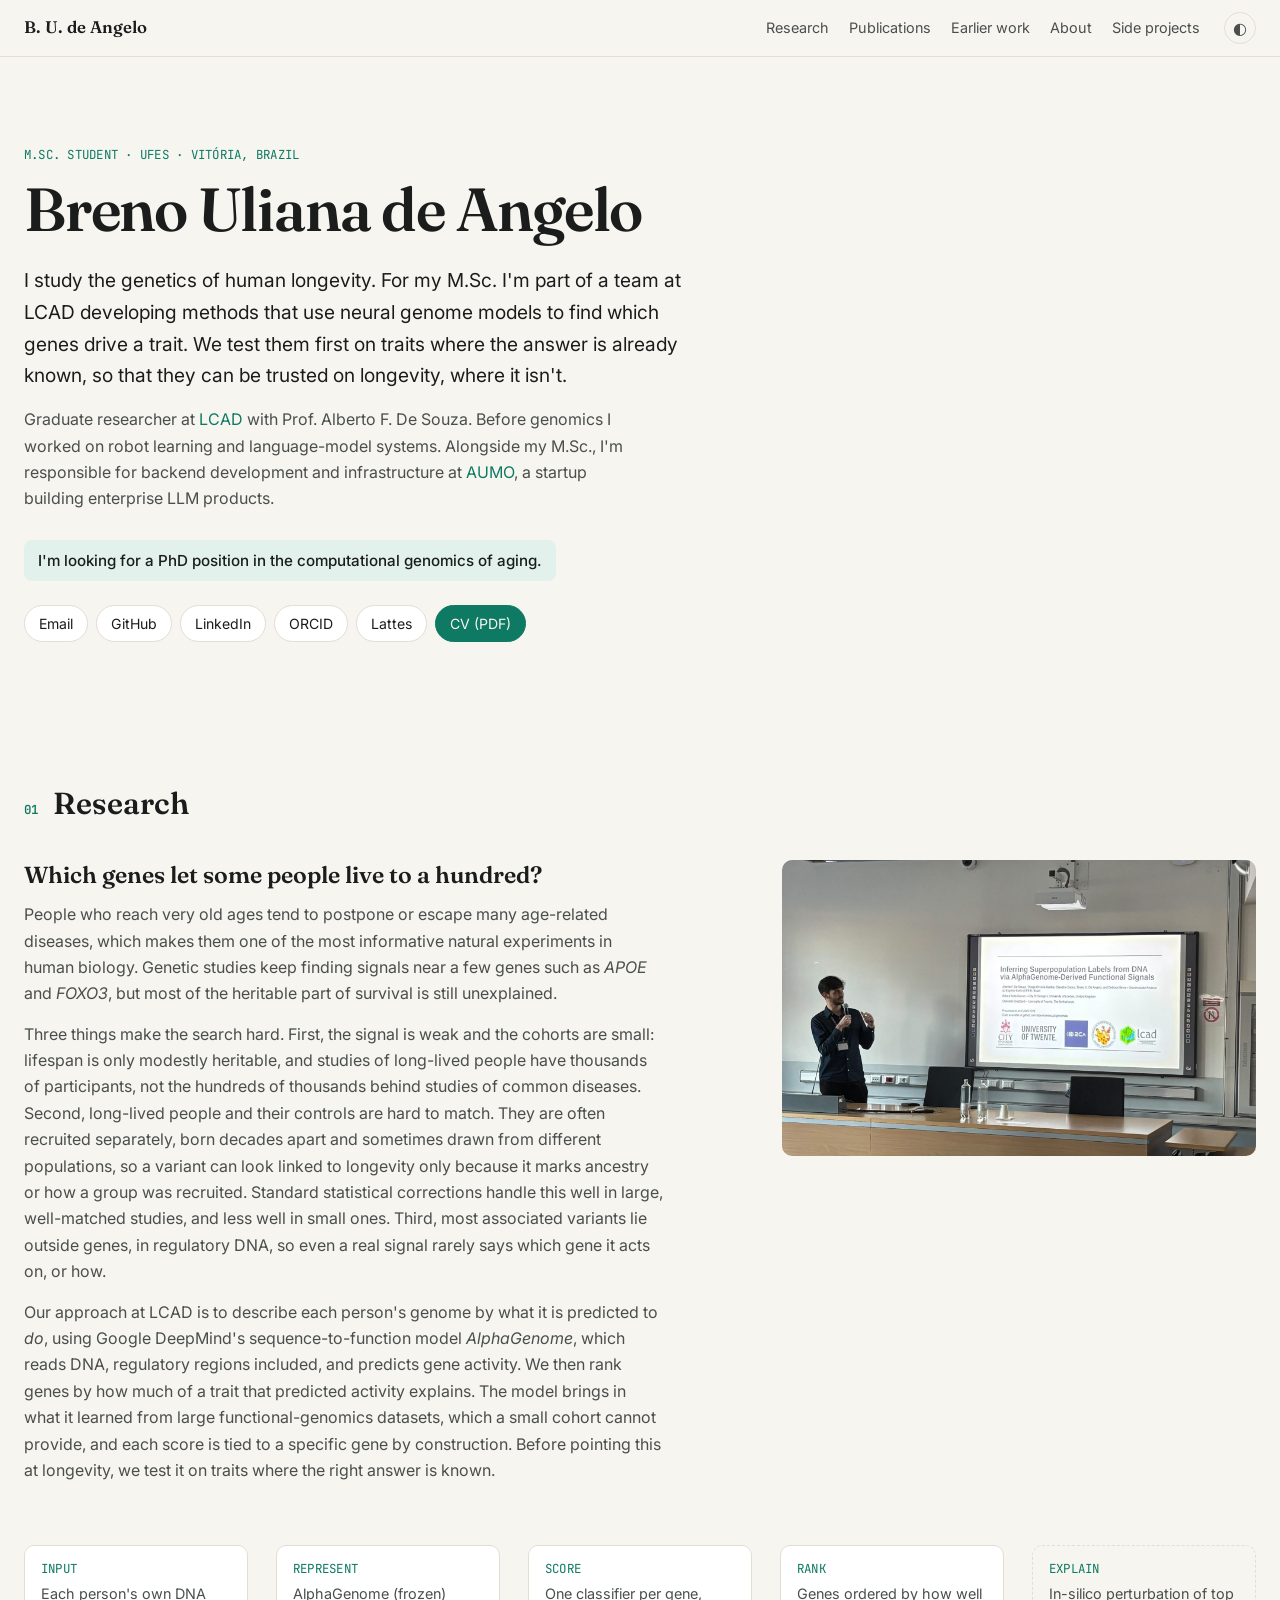
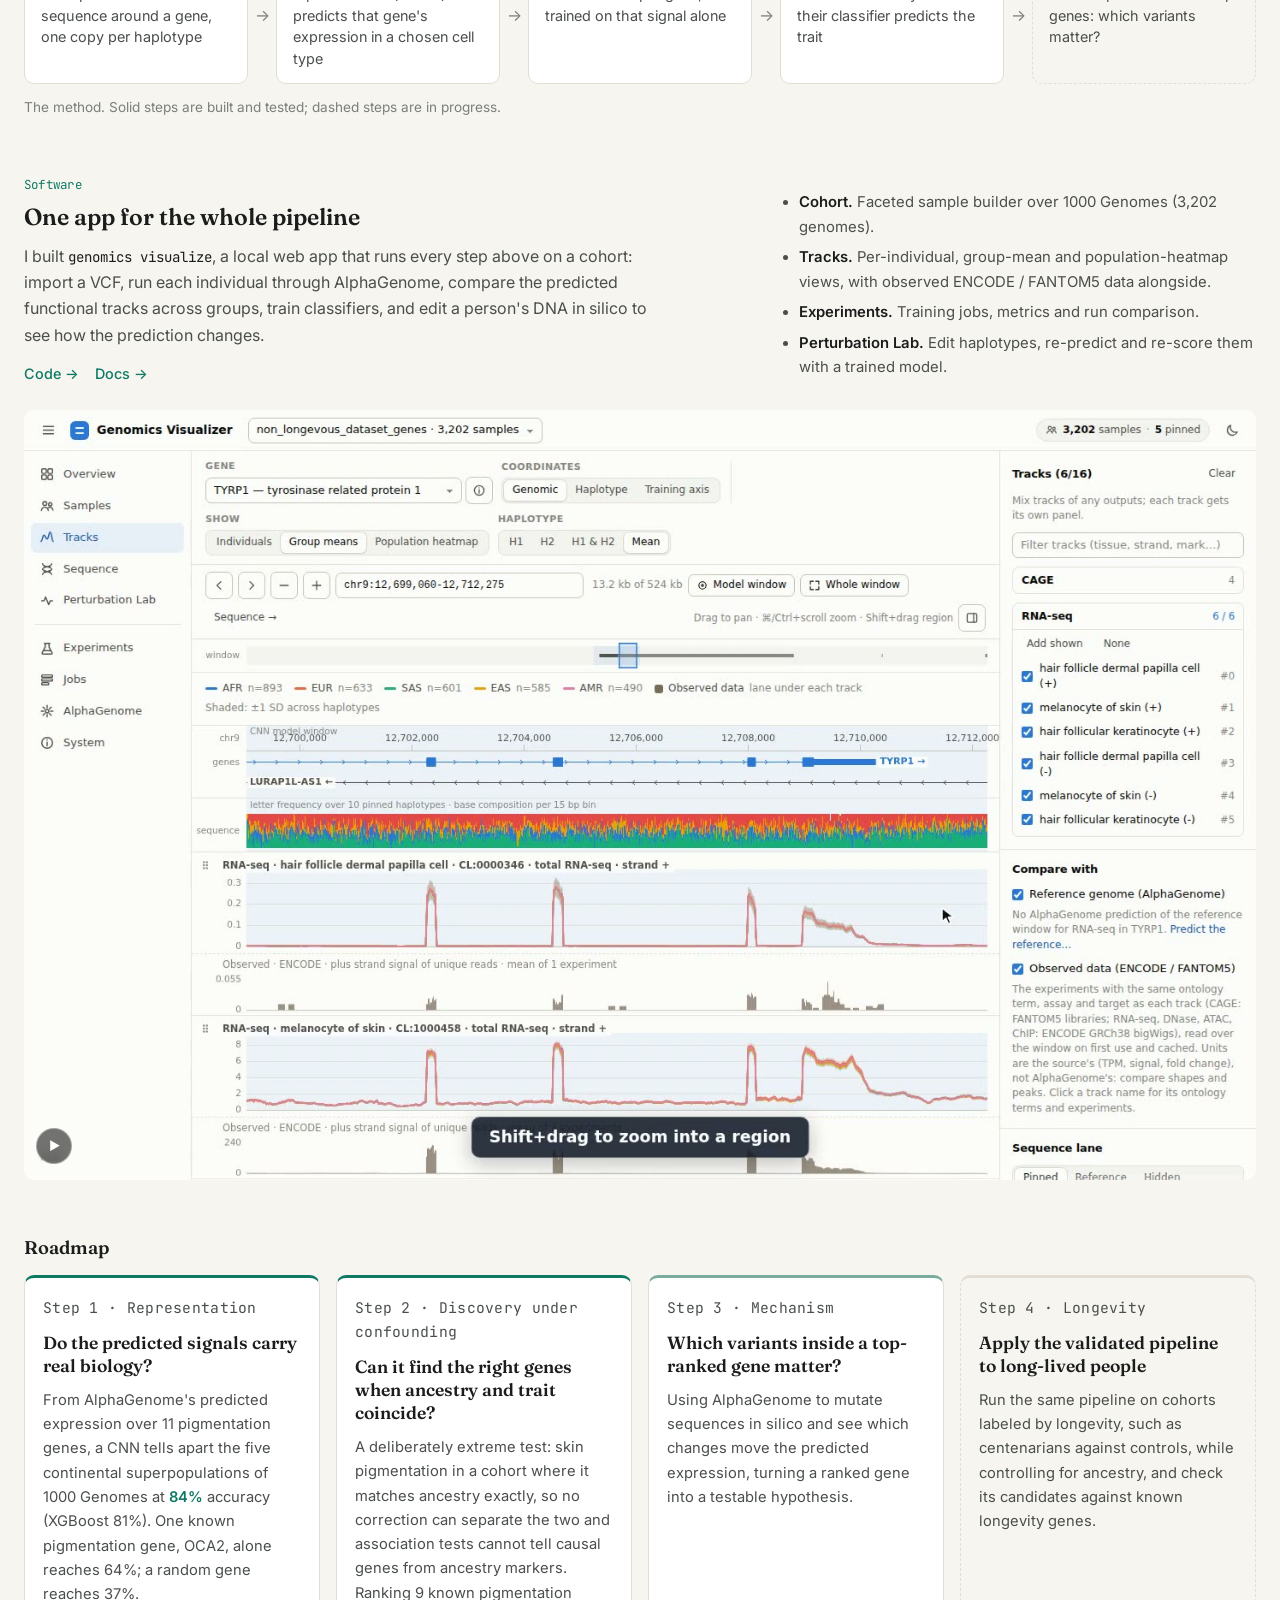
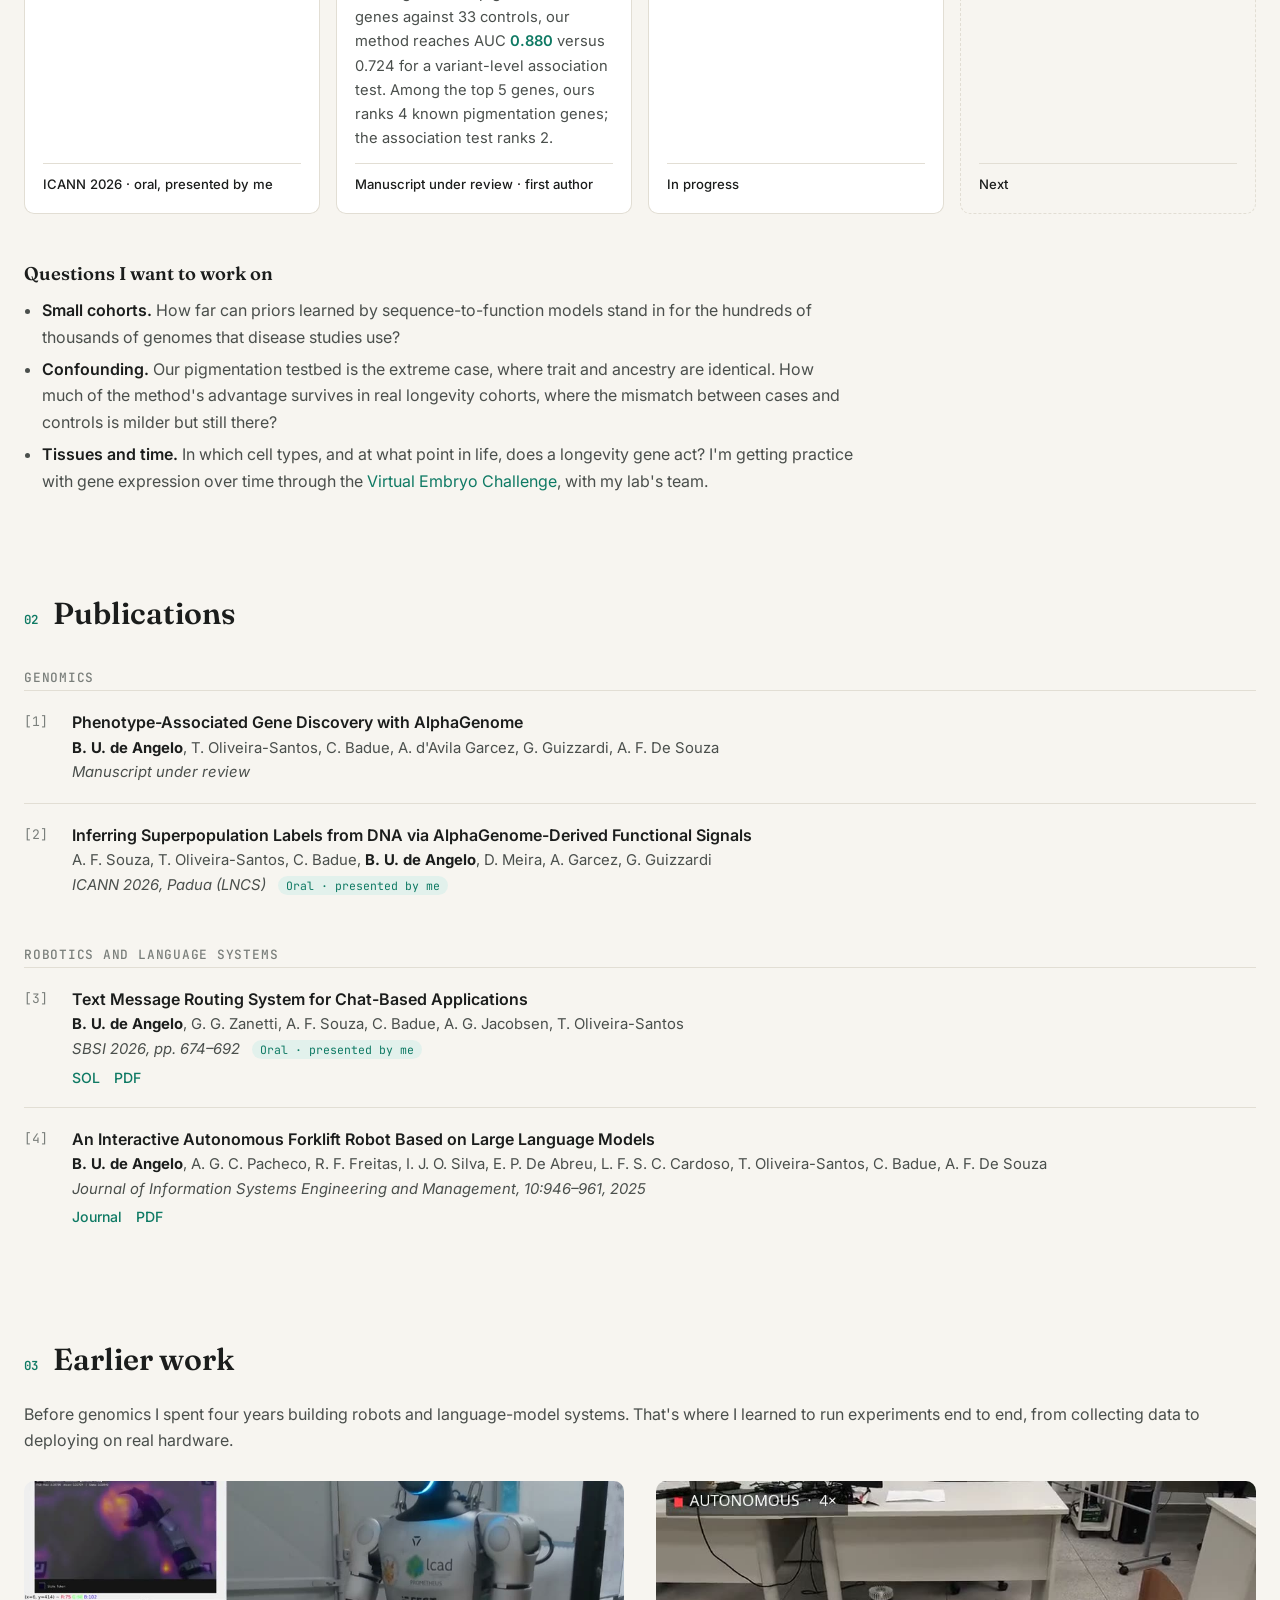
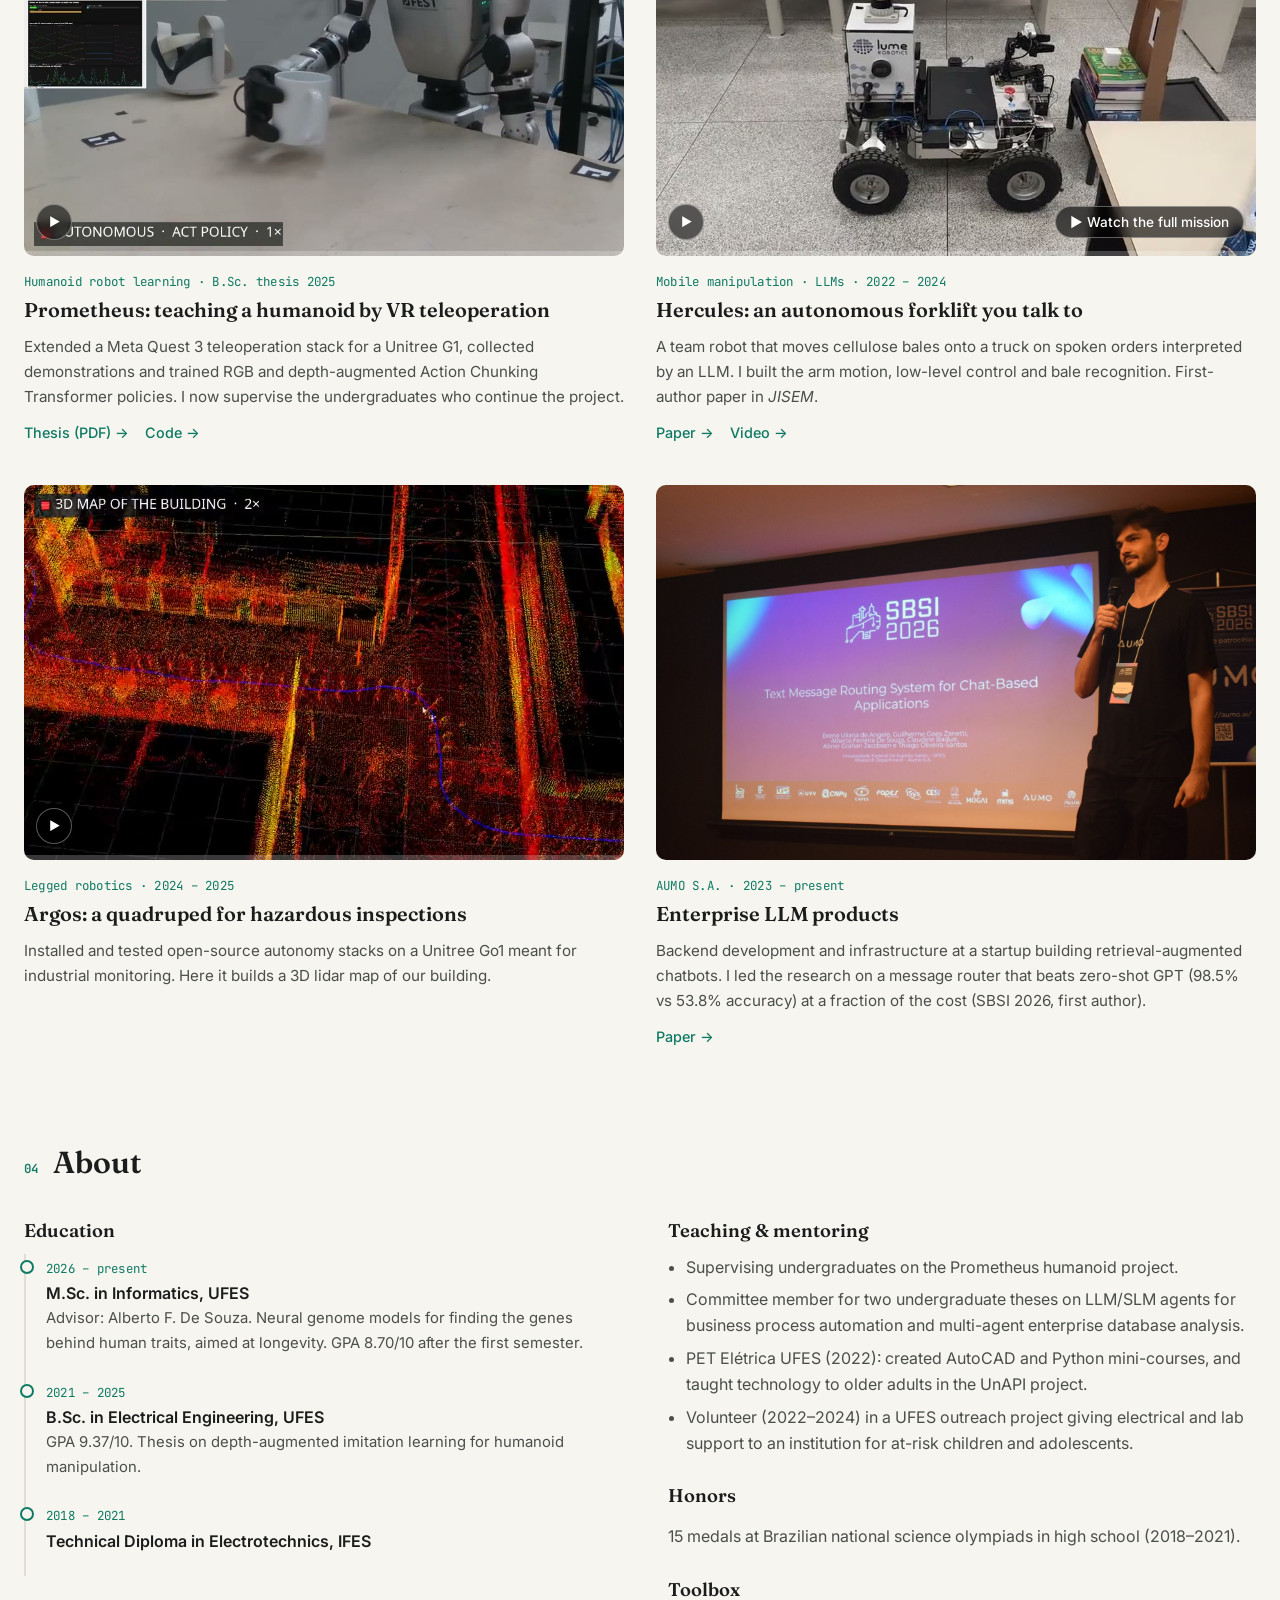
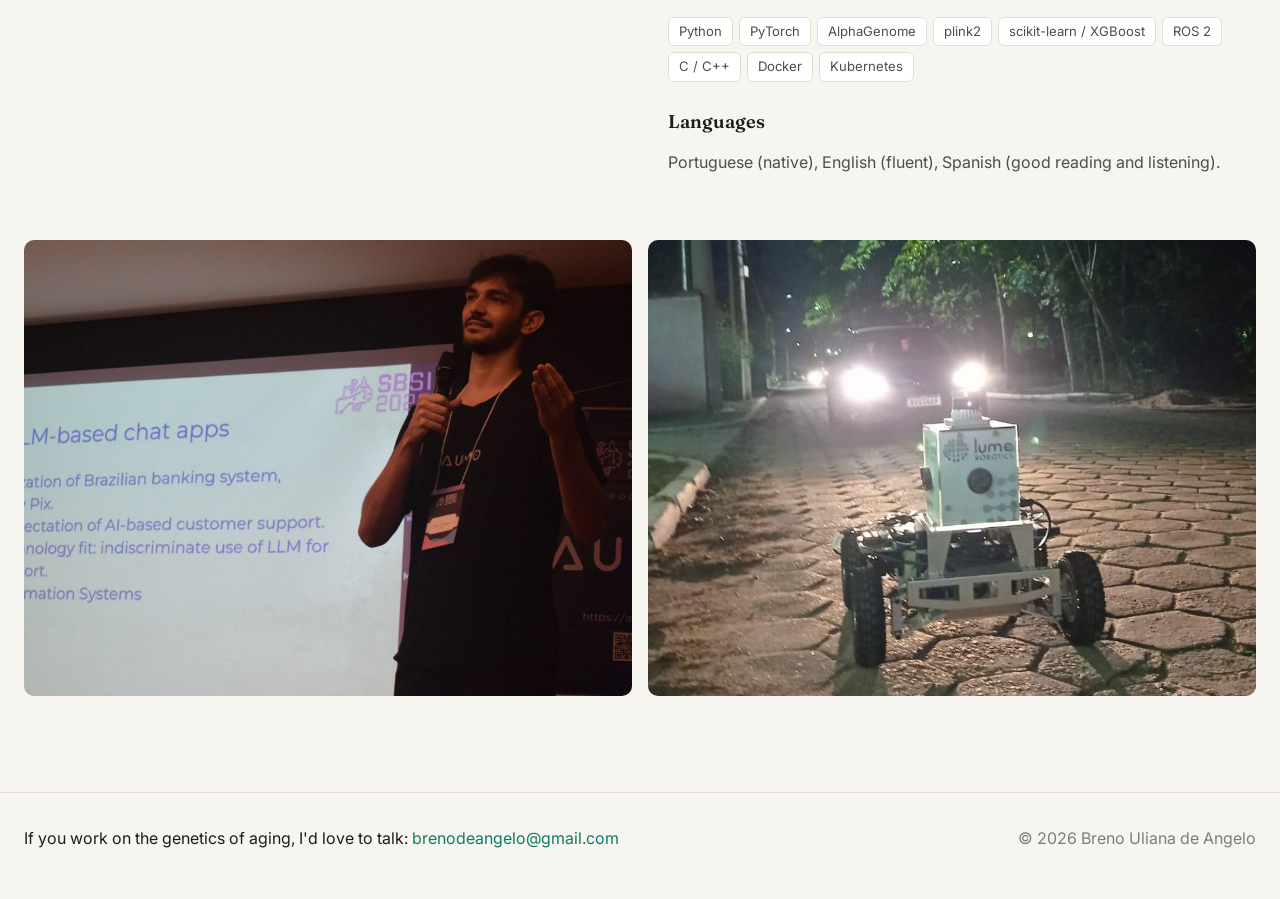
==== commit da77090c: "Add genomics visualizer demo to the research section A Software block after the method pipeline desc" ====
--- a/index.html
+++ b/index.html
@@ -8,7 +8,7 @@
   <link rel="preconnect" href="https://fonts.googleapis.com">
   <link rel="preconnect" href="https://fonts.gstatic.com" crossorigin>
   <link href="https://fonts.googleapis.com/css2?family=Fraunces:opsz,wght@9..144,400;9..144,600&family=Inter:wght@400;500;600&family=JetBrains+Mono:wght@400;500&display=swap" rel="stylesheet">
-  <link rel="stylesheet" href="style.css?v=6">
+  <link rel="stylesheet" href="style.css?v=7">
 </head>
 <body>
 
@@ -100,6 +100,31 @@
       <figcaption>The method. Solid steps are built and tested; dashed steps are in progress.</figcaption>
     </figure>
 
+    <div class="tool">
+      <div class="tool-text">
+        <div>
+          <p class="step-k">Software</p>
+          <h3>One app for the whole pipeline</h3>
+          <p>
+            I built <code>genomics visualize</code>, a local web app that runs every step above on a cohort: import a VCF,
+            run each individual through AlphaGenome, compare the predicted functional tracks across groups, train classifiers,
+            and edit a person's DNA in silico to see how the prediction changes.
+          </p>
+          <p class="actions">
+            <a href="https://github.com/albertodesouza/genomics">Code</a>
+            <a href="https://github.com/albertodesouza/genomics/blob/main/docs/components/visualizer.md">Docs</a>
+          </p>
+        </div>
+        <ul class="plain">
+          <li><strong>Cohort.</strong> Faceted sample builder over 1000 Genomes (3,202 genomes).</li>
+          <li><strong>Tracks.</strong> Per-individual, group-mean and population-heatmap views, with observed ENCODE / FANTOM5 data alongside.</li>
+          <li><strong>Experiments.</strong> Training jobs, metrics and run comparison.</li>
+          <li><strong>Perturbation Lab.</strong> Edit haplotypes, re-predict and re-score them with a trained model.</li>
+        </ul>
+      </div>
+      <figure class="slot" data-media="media/visualizer" data-label="genomics visualize: cohort builder, AlphaGenome tracks with group means and observed data, haplotype sequences and experiment runs (1000 Genomes, TYRP1)"></figure>
+    </div>
+
     <h3 class="sub roadmap-title">Roadmap</h3>
     <ol class="roadmap">
       <li class="done">
--- a/style.css
+++ b/style.css
@@ -132,6 +132,18 @@
   .pipeline li + li::before { content: "↓"; left: 50%; top: -20px; transform: translateX(-50%); }
 }
 
+.tool { margin-top: 56px; }
+.tool-text {
+  display: grid; grid-template-columns: minmax(0, 3fr) minmax(0, 2fr); gap: 48px; align-items: end;
+  margin-bottom: 24px;
+}
+.tool-text h3 { margin-top: 0; }
+.tool-text p:not(.step-k):not(.actions), .tool-text .plain { color: var(--ink-2); margin: 0 0 14px; max-width: 40em; }
+.tool-text .plain { font-size: .93rem; margin: 0; }
+.tool-text strong { color: var(--ink); font-weight: 600; }
+.tool-text code { font: .88em var(--mono); color: var(--ink); }
+@media (max-width: 900px) { .tool-text { grid-template-columns: 1fr; gap: 16px; } }
+
 .roadmap-title { margin: 56px 0 16px !important; }
 .roadmap {
   list-style: none; margin: 0; padding: 0;
